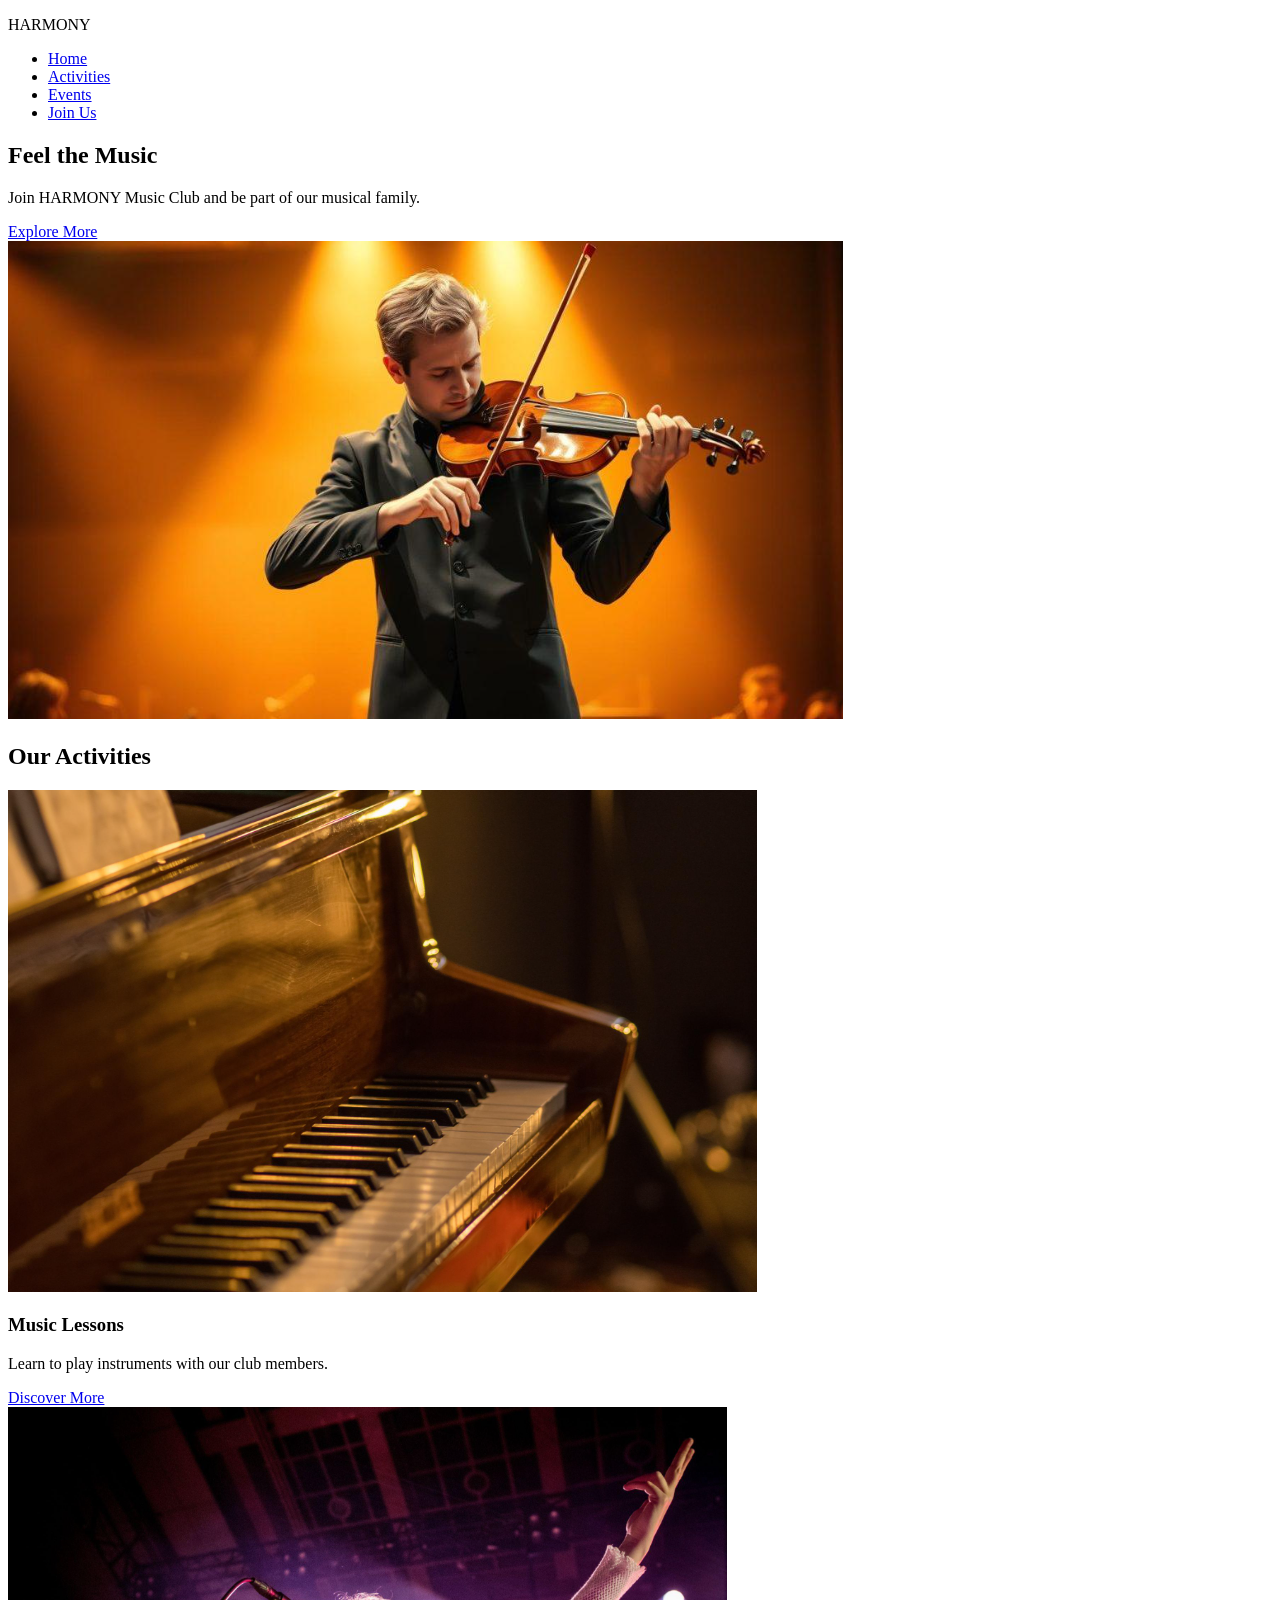
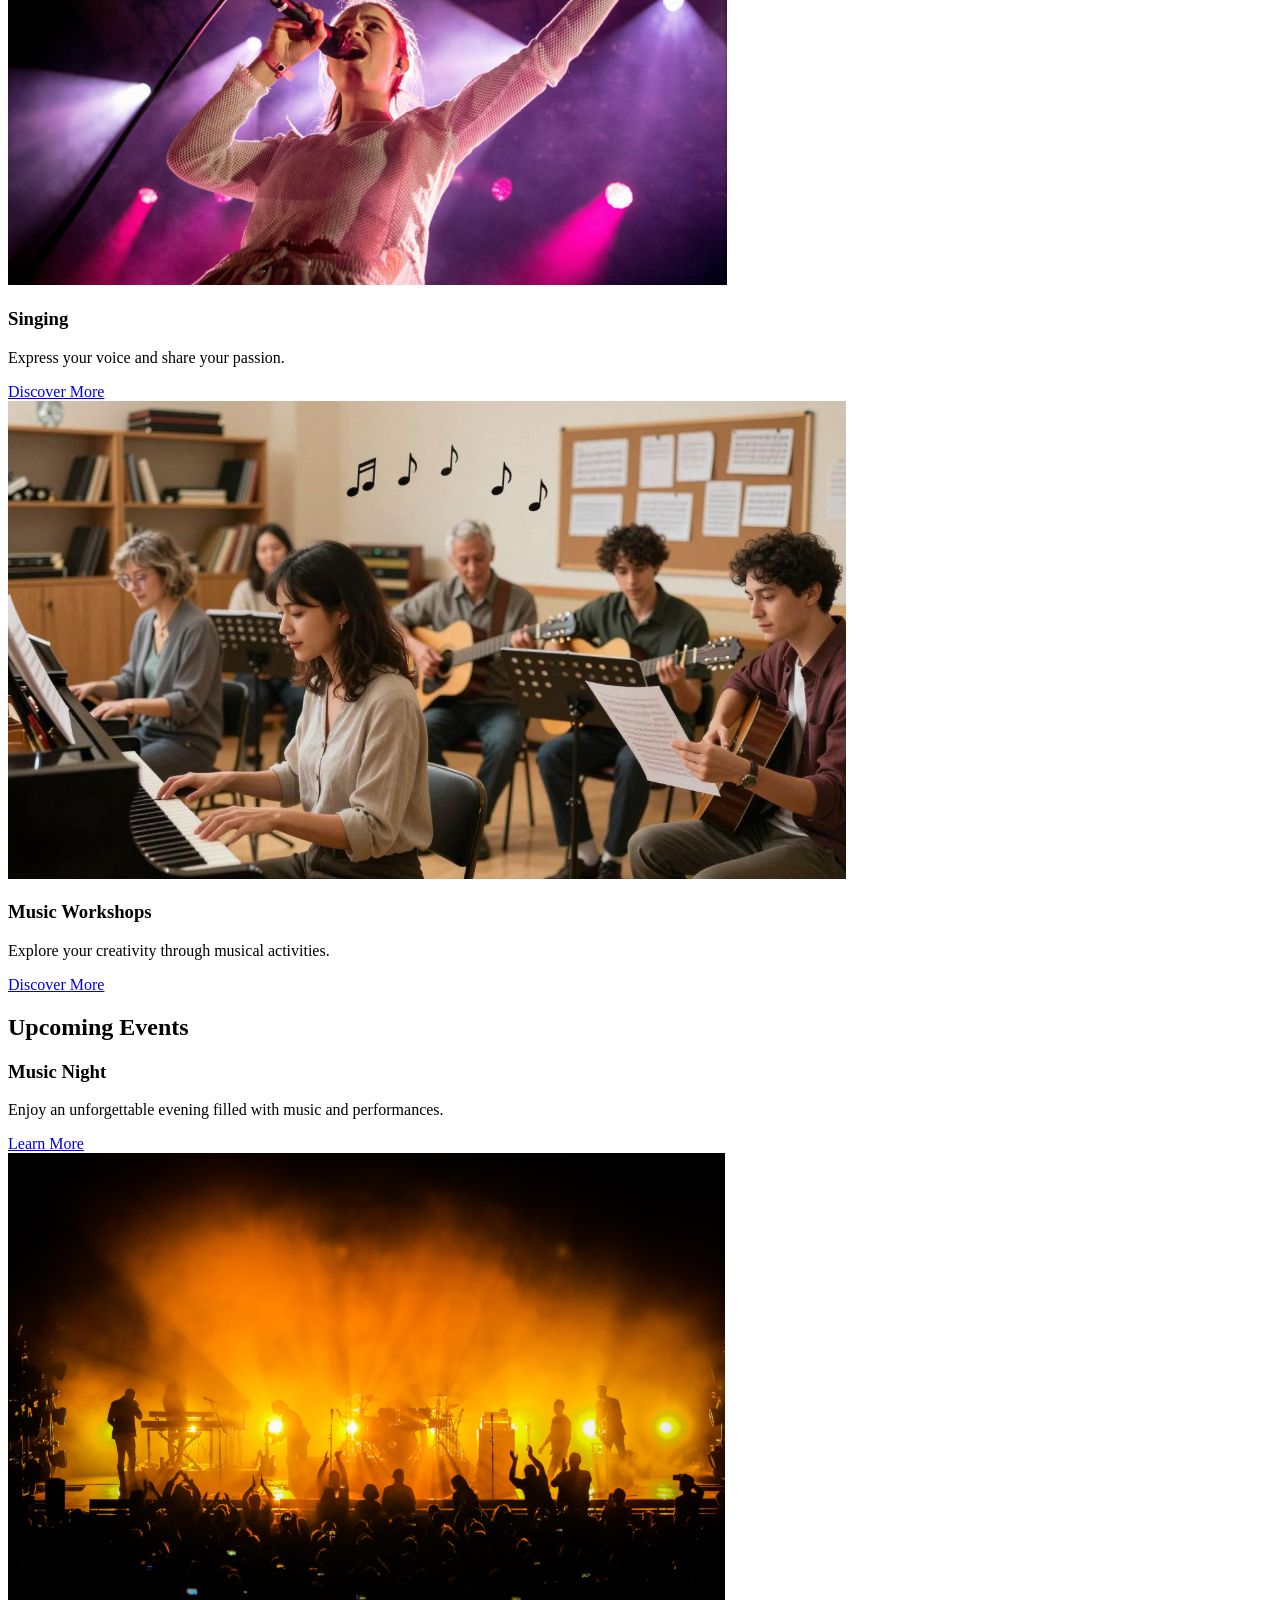
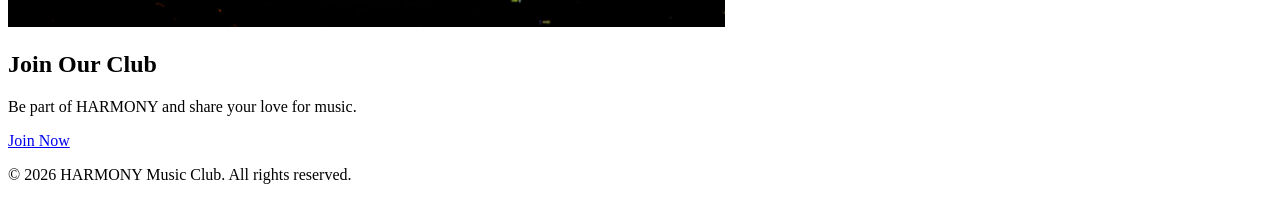
==== index.html @ a4b3fa5c "Add homepage" ====
<!DOCTYPE html>
<html lang="en">
<head>
    <meta charset="UTF-8">
    <meta name="viewport" content="width=device-width, initial-scale=1.0">
    <title>HARMONY - Music Club</title>
    <link rel="stylesheet" href="css/style.css">
</head>
<body>
    <header>
        <p>HARMONY</p>
        <nav>
            <ul>
                <li><a href="index.html">Home</a></li>
                <li><a href="activities.html">Activities</a></li>
                <li><a href="events.html">Events</a></li>
                <li><a href="join.html">Join Us</a></li>
            </ul>
        </nav>
    </header>
    <main>
        <section id="hero">
            <div class="hero-content">
                <h1>Feel the Music</h1>
                <p>
                    Join HARMONY Music Club and be part
                    of our musical family.
                </p>
                <a href="activities.html">Explore More</a>
            </div>
            <img src="images/hero.jpg" alt="Musician playing violin on stage">
        </section>
        <section id="home-activities">
            <h2>Our Activities</h2>
            <div class="activities-container">
                <article>
                    <img src="images/piano.jpg" alt="Piano">
                    <h3>Music Lessons</h3>
                    <p>
                        Learn to play instruments
                        with our club members.
                    </p>
                    <a href="activities.html">Discover More</a>
                </article>
                <article>
                    <img src="images/singing.jpg" alt="Singer performing">
                    <h3>Singing</h3>
                    <p>
                        Express your voice
                        and share your passion.
                    </p>
                    <a href="activities.html">Discover More</a>
                </article>
                <article>
                    <img src="images/workshop.jpg" alt="Music workshop">
                    <h3>Music Workshops</h3>
                    <p>
                        Explore your creativity
                        through musical activities.
                    </p>
                    <a href="activities.html">Discover More</a>
                </article>
            </div>
        </section>
        <section id="home-events">
            <div>
                <h2>Upcoming Events</h2>
                <h3>Music Night</h3>
                <p>
                    Enjoy an unforgettable evening
                    filled with music and performances.
                </p>
                <a href="events.html">Learn More</a>
            </div>
            <img src="images/concert.jpg" alt="Music concert">
        </section>
        <section id="home-join">
            <h2>Join Our Club</h2>
            <p>
                Be part of HARMONY and share
                your love for music.
            </p>
            <a href="join.html">Join Now</a>
        </section>
    </main>
    <footer>
        <p>&copy; 2026 HARMONY Music Club. All rights reserved.</p>
    </footer>
</body>
</html>
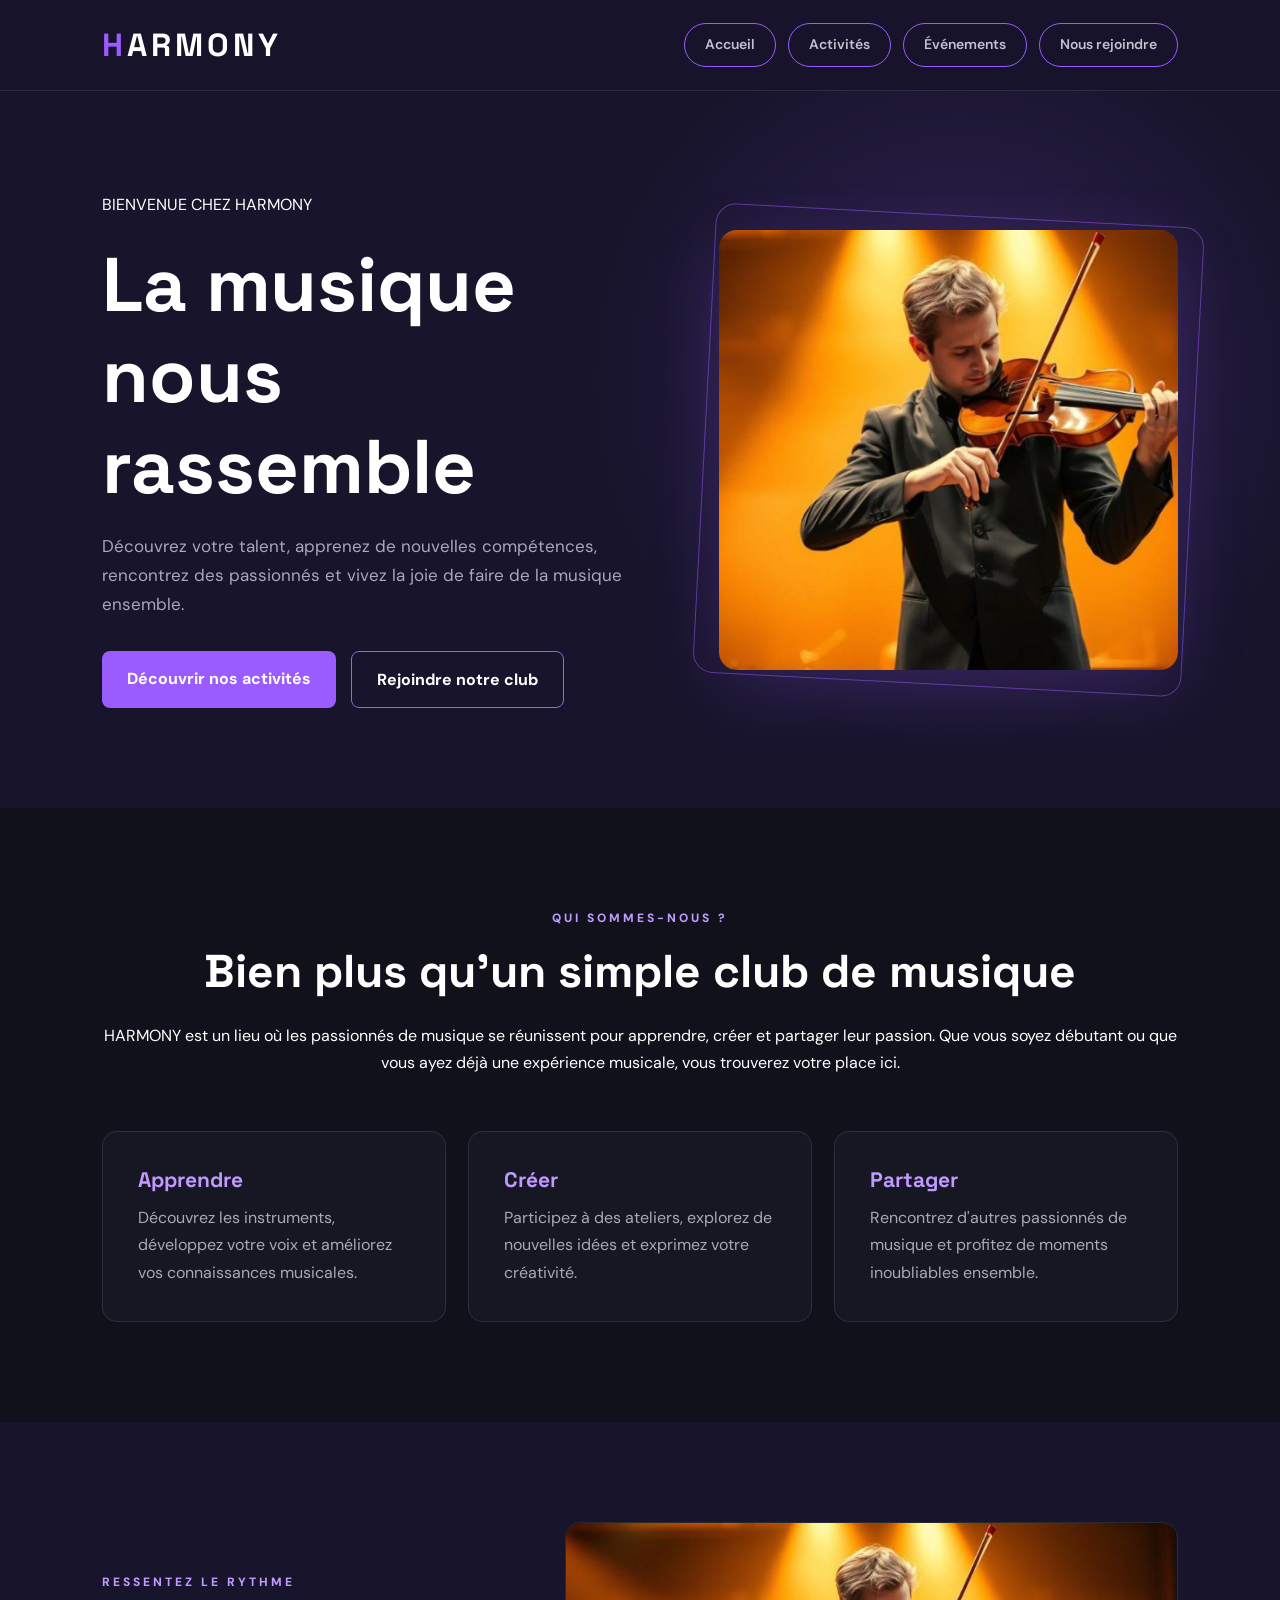
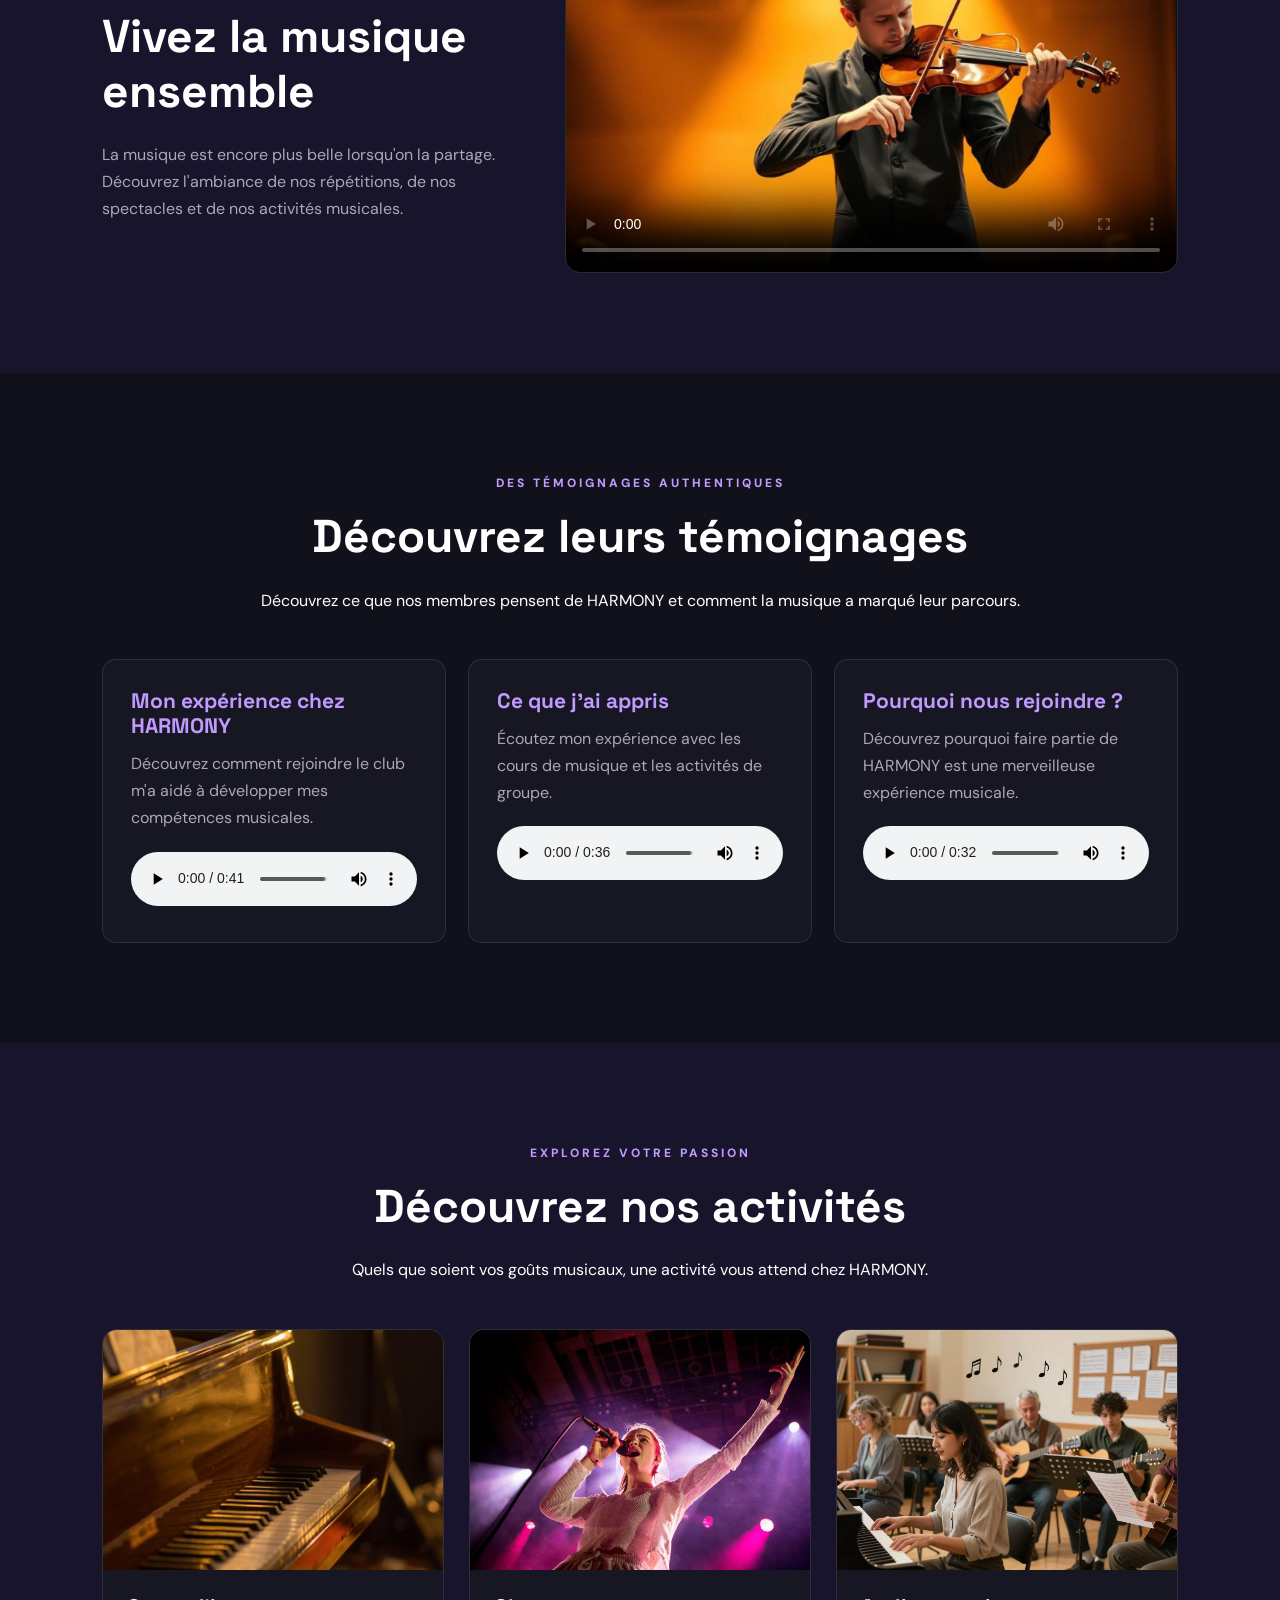
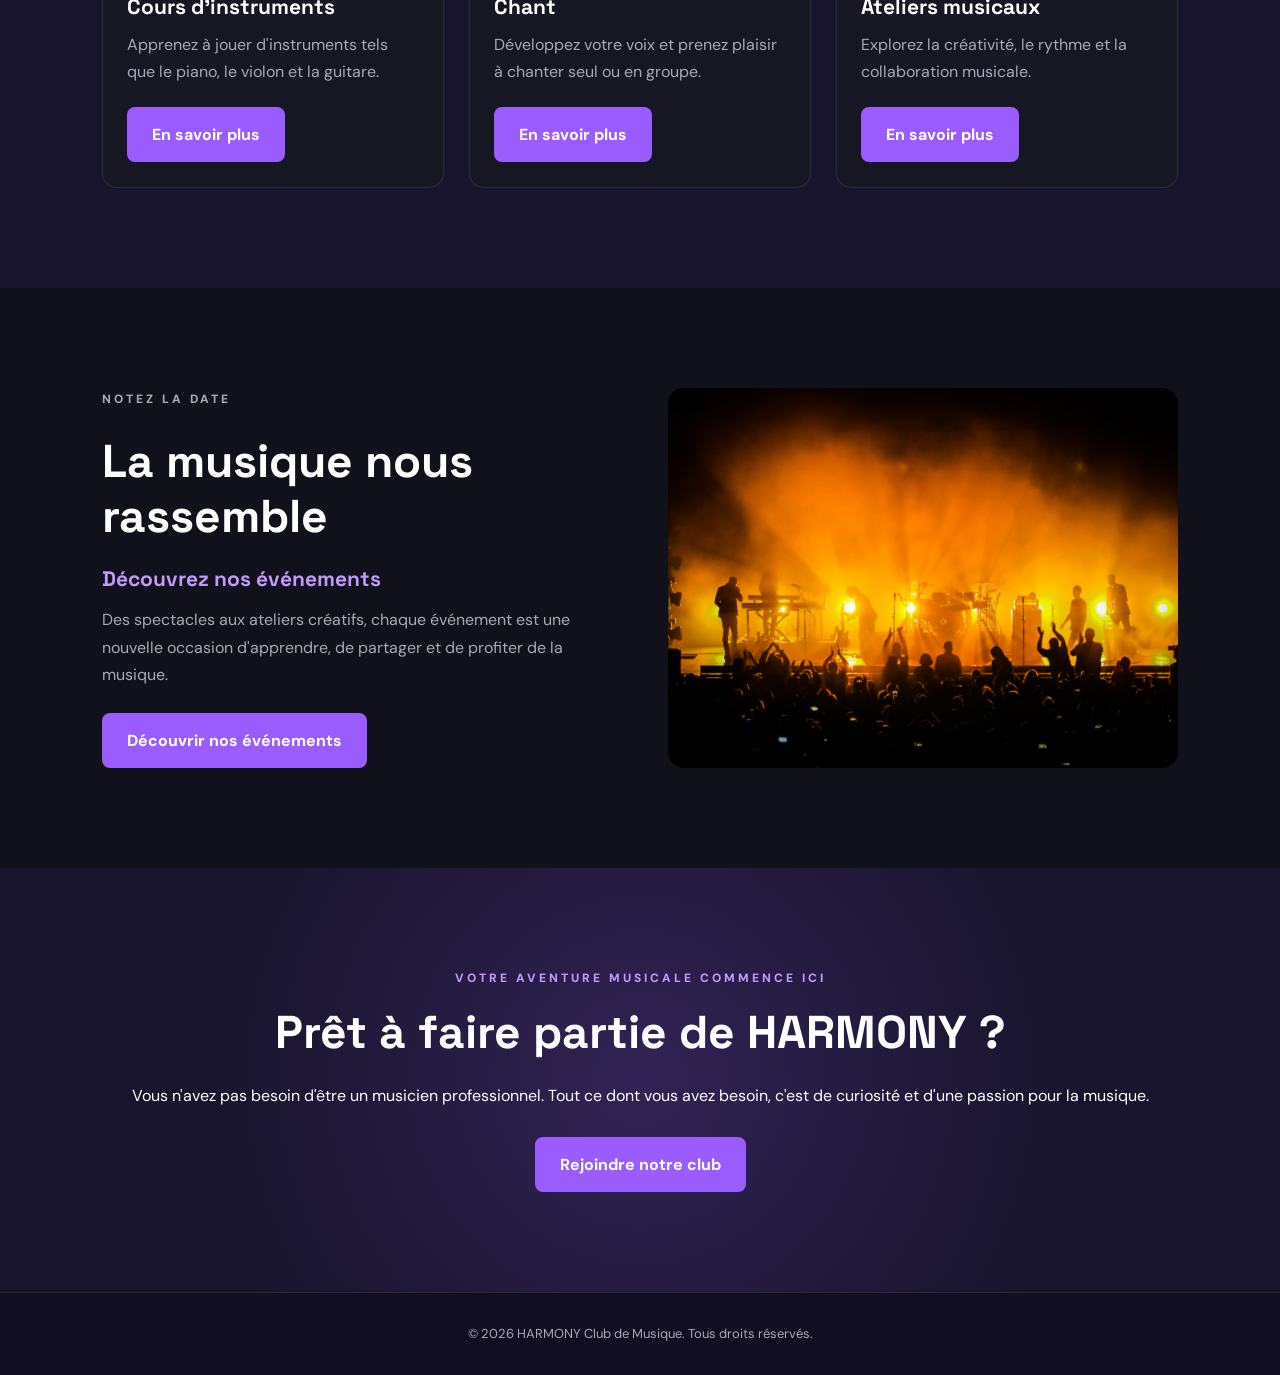
==== commit 99d8d3b8: "Add homepage" ====
--- a/index.html
+++ b/index.html
@@ -1,90 +1,201 @@
 <!DOCTYPE html>
-<html lang="en">
+<html lang="fr">
 <head>
     <meta charset="UTF-8">
     <meta name="viewport" content="width=device-width, initial-scale=1.0">
-    <title>HARMONY - Music Club</title>
+    <title>HARMONY - Club de Musique</title>
     <link rel="stylesheet" href="css/style.css">
 </head>
 <body>
     <header>
-        <p>HARMONY</p>
+        <a href="index.html" class="logo">HARMONY</a>
         <nav>
             <ul>
-                <li><a href="index.html">Home</a></li>
-                <li><a href="activities.html">Activities</a></li>
-                <li><a href="events.html">Events</a></li>
-                <li><a href="join.html">Join Us</a></li>
+                <li><a href="index.html">Accueil</a></li>
+                <li><a href="activities.html">Activités</a></li>
+                <li><a href="events.html">Événements</a></li>
+                <li><a href="join.html">Nous rejoindre</a></li>
             </ul>
         </nav>
     </header>
     <main>
         <section id="hero">
             <div class="hero-content">
-                <h1>Feel the Music</h1>
+                <p class="hero-label">BIENVENUE CHEZ HARMONY</p>
+                <h1>La musique nous rassemble</h1>
                 <p>
-                    Join HARMONY Music Club and be part
-                    of our musical family.
+                    Découvrez votre talent, apprenez de nouvelles compétences,
+                    rencontrez des passionnés et vivez
+                    la joie de faire de la musique ensemble.
                 </p>
-                <a href="activities.html">Explore More</a>
-            </div>
-            <img src="images/hero.jpg" alt="Musician playing violin on stage">
+                <div class="hero-buttons">
+                    <a href="activities.html">Découvrir nos activités</a>
+                    <a href="join.html">Rejoindre notre club</a>
+                </div>
+            </div>
+            <div class="hero-image">
+                <img src="images/hero.jpg"
+                     alt="Musicien jouant du violon sur scène">
+            </div>
+        </section>
+        <section id="about">
+            <p class="section-label">QUI SOMMES-NOUS ?</p>
+            <h2>Bien plus qu'un simple club de musique</h2>
+            <p>
+                HARMONY est un lieu où les passionnés de musique
+                se réunissent pour apprendre, créer et partager leur passion.
+                Que vous soyez débutant ou que vous ayez déjà
+                une expérience musicale, vous trouverez votre place ici.
+            </p>
+            <div class="about-cards">
+                <article>
+                    <h3>Apprendre</h3>
+                    <p>
+                        Découvrez les instruments, développez votre voix
+                        et améliorez vos connaissances musicales.
+                    </p>
+                </article>
+                <article>
+                    <h3>Créer</h3>
+                    <p>
+                        Participez à des ateliers, explorez de nouvelles idées
+                        et exprimez votre créativité.
+                    </p>
+                </article>
+                <article>
+                    <h3>Partager</h3>
+                    <p>
+                        Rencontrez d'autres passionnés de musique
+                        et profitez de moments inoubliables ensemble.
+                    </p>
+                </article>
+            </div>
+        </section>
+        <section id="music-video">
+            <div class="video-content">
+                <p class="section-label">RESSENTEZ LE RYTHME</p>
+                <h2>Vivez la musique ensemble</h2>
+                <p>
+                    La musique est encore plus belle lorsqu'on la partage.
+                    Découvrez l'ambiance de nos répétitions,
+                    de nos spectacles et de nos activités musicales.
+                </p>
+            </div>
+            <video controls poster="images/hero.jpg">
+                <source src="videos/harmony-performance.mp4"
+                        type="video/mp4">
+                Votre navigateur ne prend pas en charge la lecture vidéo.
+            </video>
+        </section>
+        <section id="audio-testimonials">
+            <p class="section-label">DES TÉMOIGNAGES AUTHENTIQUES</p>
+            <h2>Découvrez leurs témoignages</h2>
+            <p>
+                Découvrez ce que nos membres pensent de HARMONY
+                et comment la musique a marqué leur parcours.
+            </p>
+            <div class="audio-container">
+                <article>
+                    <h3>Mon expérience chez HARMONY</h3>
+                    <p>
+                        Découvrez comment rejoindre le club m'a aidé
+                        à développer mes compétences musicales.
+                    </p>
+                    <audio controls>
+                        <source src="audio/member1.mp3" type="audio/mpeg">
+                        Votre navigateur ne prend pas en charge la lecture audio.
+                    </audio>
+                </article>
+                <article>
+                    <h3>Ce que j'ai appris</h3>
+                    <p>
+                        Écoutez mon expérience avec les cours de musique
+                        et les activités de groupe.
+                    </p>
+                    <audio controls>
+                        <source src="audio/member2.mp3" type="audio/mpeg">
+                        Votre navigateur ne prend pas en charge la lecture audio.
+                    </audio>
+                </article>
+                <article>
+                    <h3>Pourquoi nous rejoindre ?</h3>
+                    <p>
+                        Découvrez pourquoi faire partie de HARMONY
+                        est une merveilleuse expérience musicale.
+                    </p>
+                    <audio controls>
+                        <source src="audio/member3.mp3" type="audio/mpeg">
+                        Votre navigateur ne prend pas en charge la lecture audio.
+                    </audio>
+                </article>
+            </div>
         </section>
         <section id="home-activities">
-            <h2>Our Activities</h2>
+            <p class="section-label">EXPLOREZ VOTRE PASSION</p>
+            <h2>Découvrez nos activités</h2>
+            <p>
+                Quels que soient vos goûts musicaux,
+                une activité vous attend chez HARMONY.
+            </p>
             <div class="activities-container">
                 <article>
-                    <img src="images/piano.jpg" alt="Piano">
-                    <h3>Music Lessons</h3>
-                    <p>
-                        Learn to play instruments
-                        with our club members.
-                    </p>
-                    <a href="activities.html">Discover More</a>
-                </article>
-                <article>
-                    <img src="images/singing.jpg" alt="Singer performing">
-                    <h3>Singing</h3>
-                    <p>
-                        Express your voice
-                        and share your passion.
-                    </p>
-                    <a href="activities.html">Discover More</a>
-                </article>
-                <article>
-                    <img src="images/workshop.jpg" alt="Music workshop">
-                    <h3>Music Workshops</h3>
-                    <p>
-                        Explore your creativity
-                        through musical activities.
-                    </p>
-                    <a href="activities.html">Discover More</a>
+                    <img src="images/piano.jpg" alt="Cours de piano">
+                    <h3>Cours d'instruments</h3>
+                    <p>
+                        Apprenez à jouer d'instruments tels que le piano,
+                        le violon et la guitare.
+                    </p>
+                    <a href="activities.html">En savoir plus</a>
+                </article>
+                <article>
+                    <img src="images/singing.jpg" alt="Chanteur en pleine prestation">
+                    <h3>Chant</h3>
+                    <p>
+                        Développez votre voix et prenez plaisir à chanter
+                        seul ou en groupe.
+                    </p>
+                    <a href="activities.html">En savoir plus</a>
+                </article>
+                <article>
+                    <img src="images/workshop.jpg" alt="Atelier de musique">
+                    <h3>Ateliers musicaux</h3>
+                    <p>
+                        Explorez la créativité, le rythme
+                        et la collaboration musicale.
+                    </p>
+                    <a href="activities.html">En savoir plus</a>
                 </article>
             </div>
         </section>
         <section id="home-events">
             <div>
-                <h2>Upcoming Events</h2>
-                <h3>Music Night</h3>
+                <p class="section-label">NOTEZ LA DATE</p>
+                <h2>La musique nous rassemble</h2>
+                <h3>Découvrez nos événements</h3>
                 <p>
-                    Enjoy an unforgettable evening
-                    filled with music and performances.
+                    Des spectacles aux ateliers créatifs,
+                    chaque événement est une nouvelle occasion d'apprendre,
+                    de partager et de profiter de la musique.
                 </p>
-                <a href="events.html">Learn More</a>
-            </div>
-            <img src="images/concert.jpg" alt="Music concert">
+                <a href="events.html">Découvrir nos événements</a>
+            </div>
+            <img src="images/concert.jpg"
+                 alt="Musiciens en concert">
+
         </section>
         <section id="home-join">
-            <h2>Join Our Club</h2>
-            <p>
-                Be part of HARMONY and share
-                your love for music.
-            </p>
-            <a href="join.html">Join Now</a>
+            <p class="section-label">VOTRE AVENTURE MUSICALE COMMENCE ICI</p>
+            <h2>Prêt à faire partie de HARMONY ?</h2>
+            <p>
+                Vous n'avez pas besoin d'être un musicien professionnel.
+                Tout ce dont vous avez besoin, c'est de curiosité
+                et d'une passion pour la musique.
+            </p>
+            <a href="join.html">Rejoindre notre club</a>
         </section>
     </main>
     <footer>
-        <p>&copy; 2026 HARMONY Music Club. All rights reserved.</p>
+        <p>&copy; 2026 HARMONY Club de Musique. Tous droits réservés.</p>
     </footer>
 </body>
 </html>
--- a/css/style.css
+++ b/css/style.css
@@ -0,0 +1,607 @@
+@import url('https://fonts.googleapis.com/css2?family=DM+Sans:wght@400;500;600;700;800&family=Space+Grotesk:wght@400;500;600;700&display=swap');
+:root {
+    --black: #17142B;
+    --dark: #11111b;
+    --card: #171724;
+    --purple: #9b5cff;
+    --purple-light: #c19aff;
+    --white: #ffffff;
+    --gray: #aaa8b8;
+    --border: rgba(255, 255, 255, 0.1);
+}
+* {
+    margin: 0;
+    padding: 0;
+    box-sizing: border-box;
+}
+html {
+    scroll-behavior: smooth;
+}
+body {
+    background: var(--black);
+    color: var(--white);
+    font-family: 'DM Sans', sans-serif;
+    line-height: 1.7;
+}
+a {
+    color: inherit;
+    text-decoration: none;
+}
+img {
+    display: block;
+    max-width: 100%;
+    object-fit: cover;
+}
+button,
+input,
+select,
+textarea {
+    font: inherit;
+}
+header {
+    width: 100%;
+    min-height: 85px;
+    padding: 18px 8%;
+    display: flex;
+    align-items: center;
+    justify-content: space-between;
+    background: rgba(23, 20, 43, 0.92);
+    border-bottom: 1px solid var(--border);
+    position: sticky;
+    top: 0;
+    z-index: 100;
+    backdrop-filter: blur(15px);
+}
+.logo {
+    display: inline-block;
+    font-family: 'Space Grotesk', sans-serif;
+    font-size: 32px;
+    font-weight: 800;
+    letter-spacing: 4px;
+    color: var(--white);
+    transition: 0.3s;
+}
+.logo::first-letter {
+    color: var(--purple);
+}
+.logo:hover {
+    color: var(--purple-light);
+    transform: scale(1.05);
+}
+nav ul {
+    display: flex;
+    align-items: center;
+    gap: 12px;
+    list-style: none;
+}
+nav a {
+    display: inline-block;
+    color: #c4c1d0;
+    font-size: 14px;
+    font-weight: 600;
+    padding: 9px 20px;
+    border: 1px solid var(--purple);
+    border-radius: 30px;
+    transition: 0.3s;
+}
+nav a:hover {
+    background: var(--purple);
+    color: var(--white);
+    transform: translateY(-3px);
+}
+section {
+    padding: 100px 8%;
+}
+.section-label {
+    color: var(--purple-light);
+    font-size: 12px;
+    font-weight: 800;
+    letter-spacing: 3px;
+    text-transform: uppercase;
+    margin-bottom: 16px;
+}
+h1,
+h2,
+h3 {
+    font-family: 'Space Grotesk', sans-serif;
+    line-height: 1.2;
+}
+h1 {
+    font-size: clamp(42px, 6vw, 76px);
+    font-weight: 700;
+}
+h2 {
+    font-size: clamp(30px, 4vw, 46px);
+    margin-bottom: 22px;
+}
+h3 {
+    font-size: 21px;
+    margin-bottom: 12px;
+}
+.hero-buttons a,
+#home-events a,
+#home-join a,
+#join a,
+.events-container article a,
+.activities-container article a {
+    display: inline-block;
+    padding: 14px 25px;
+    background: var(--purple);
+    color: var(--white);
+    border-radius: 8px;
+    font-weight: 700;
+    transition: 0.3s;
+}
+.hero-buttons a:hover,
+#home-events a:hover,
+#home-join a:hover,
+#join a:hover,
+.events-container article a:hover,
+.activities-container article a:hover {
+    background: var(--purple-light);
+    color: var(--black);
+    transform: translateY(-4px);
+}
+#hero {
+    min-height: 680px;
+    display: grid;
+    grid-template-columns: 1.1fr 0.9fr;
+    align-items: center;
+    gap: 55px;
+    background:
+        radial-gradient(circle at 75% 40%, rgba(155, 92, 255, 0.2), transparent 35%),
+        var(--black);
+}
+.hero-content {
+    max-width: 650px;
+}
+.hero-content h1 {
+    margin: 20px 0;
+}
+.hero-content h1 span {
+    color: var(--purple);
+}
+.hero-content > p:not(.hero-label) {
+    color: var(--gray);
+    max-width: 520px;
+    font-size: 17px;
+    margin-bottom: 32px;
+}
+.hero-buttons {
+    display: flex;
+    flex-wrap: wrap;
+    gap: 15px;
+}
+.hero-buttons a:last-child {
+    background: transparent;
+    border: 1px solid var(--purple);
+}
+.hero-buttons a:last-child:hover {
+    background: var(--purple);
+    color: var(--white);
+}
+.hero-image {
+    position: relative;
+}
+.hero-image::before {
+    content: "";
+    position: absolute;
+    inset: -15px;
+    border: 1px solid rgba(155, 92, 255, 0.5);
+    border-radius: 20px;
+    transform: rotate(3deg);
+}
+.hero-image img {
+    width: 100%;
+    height: 440px;
+    border-radius: 18px;
+    position: relative;
+    box-shadow: 0 20px 70px rgba(155, 92, 255, 0.2);
+}
+#about {
+    text-align: center;
+    background: var(--dark);
+}
+#about > p:not(.section-label) {
+    margin: 0 auto;
+}
+.about-cards {
+    display: grid;
+    grid-template-columns: repeat(3, 1fr);
+    gap: 22px;
+    margin-top: 55px;
+    text-align: left;
+}
+.about-cards article {
+    background: var(--card);
+    border: 1px solid var(--border);
+    padding: 35px;
+    border-radius: 15px;
+    transition: 0.3s;
+}
+.about-cards article:hover {
+    transform: translateY(-9px);
+    border-color: var(--purple);
+    box-shadow: 0 15px 40px rgba(155, 92, 255, 0.12);
+}
+.about-cards h3 {
+    color: var(--purple-light);
+}
+.about-cards p {
+    color: var(--gray);
+}
+#music-video {
+    display: grid;
+    grid-template-columns: 0.8fr 1.2fr;
+    gap: 55px;
+    align-items: center;
+}
+.video-content p:not(.section-label) {
+    color: var(--gray);
+}
+#music-video video {
+    width: 100%;
+    max-height: 420px;
+    border-radius: 16px;
+    background: var(--dark);
+    border: 1px solid var(--border);
+}
+#audio-testimonials {
+    background: var(--dark);
+    text-align: center;
+}
+#audio-testimonials > p:not(.section-label) {
+    margin: 0 auto;
+}
+.audio-container {
+    display: grid;
+    grid-template-columns: repeat(3, 1fr);
+    gap: 22px;
+    margin-top: 45px;
+    text-align: left;
+}
+.audio-container article {
+    padding: 28px;
+    background: var(--card);
+    border: 1px solid var(--border);
+    border-radius: 14px;
+}
+.audio-container h3 {
+    color: var(--purple-light);
+}
+.audio-container p {
+    color: var(--gray);
+    margin-bottom: 20px;
+}
+.audio-container audio {
+    width: 100%;
+}
+#home-activities,
+#lessons,
+#singing,
+#workshops {
+    text-align: center;
+}
+#home-activities > p:not(.section-label),
+#lessons > p:not(.section-label),
+#singing > p:not(.section-label),
+#workshops > p:not(.section-label) {
+    margin: 0 auto;
+}
+.activities-container {
+    display: grid;
+    grid-template-columns: repeat(3, 1fr);
+    gap: 25px;
+    margin-top: 45px;
+    text-align: left;
+}
+#lessons .activities-container,
+#singing .activities-container,
+#workshops .activities-container {
+    grid-template-columns: repeat(2, 1fr);
+}
+.activities-container article {
+    overflow: hidden;
+    background: var(--card);
+    border: 1px solid var(--border);
+    border-radius: 15px;
+    transition: 0.35s;
+}
+.activities-container article:hover {
+    transform: translateY(-8px);
+    border-color: var(--purple);
+    box-shadow: 0 15px 35px rgba(155, 92, 255, 0.13);
+}
+.activities-container img {
+    width: 100%;
+    height: 240px;
+    transition: 0.5s;
+}
+.activities-container article:hover img {
+    transform: scale(1.04);
+}
+.activities-container h3,
+.activities-container article p,
+.activities-container article a {
+    margin-left: 24px;
+    margin-right: 24px;
+}
+.activities-container h3 {
+    margin-top: 24px;
+}
+.activities-container article p {
+    color: var(--gray);
+    margin-bottom: 22px;
+}
+.activities-container article a {
+    margin-bottom: 25px;
+}
+#home-events {
+    background: var(--dark);
+    display: grid;
+    grid-template-columns: 1fr 1fr;
+    align-items: center;
+    gap: 55px;
+}
+#home-events p {
+    color: var(--gray);
+    margin-bottom: 25px;
+}
+#home-events img {
+    width: 100%;
+    height: 380px;
+    border-radius: 16px;
+}
+#home-events h3 {
+    color: var(--purple-light);
+    margin-bottom: 15px;
+}
+#upcoming-events {
+    text-align: center;
+}
+.events-container {
+    display: grid;
+    grid-template-columns: repeat(3, 1fr);
+    gap: 25px;
+    margin-top: 45px;
+    text-align: left;
+}
+.events-container article {
+    background: var(--card);
+    border: 1px solid var(--border);
+    border-radius: 15px;
+    overflow: hidden;
+    padding-bottom: 28px;
+    transition: 0.3s;
+}
+.events-container article:hover {
+    transform: translateY(-8px);
+    border-color: var(--purple);
+}
+.events-container img {
+    width: 100%;
+    height: 220px;
+}
+.events-container h3,
+.events-container article p {
+    margin-left: 23px;
+    margin-right: 23px;
+}
+.events-container h3 {
+    margin-top: 23px;
+}
+.events-container article p {
+    color: var(--gray);
+    margin-bottom: 10px;
+}
+.events-container article a {
+    margin: 15px 23px 0;
+}
+#past-events {
+    background: var(--dark);
+    text-align: center;
+}
+#past-events > p:not(.section-label) {
+    margin: 0 auto 35px;
+}
+#past-events img {
+    width: 100%;
+    max-height: 450px;
+    border-radius: 16px;
+}
+#home-join,
+#join {
+    text-align: center;
+    background:
+        radial-gradient(circle at center, rgba(155, 92, 255, 0.2), transparent 65%),
+        var(--black);
+}
+#home-join > p:not(.section-label),
+#join > p:not(.section-label) {
+    margin: 0 auto 28px;
+}
+#intro {
+    text-align: center;
+    padding-top: 110px;
+    padding-bottom: 110px;
+    background:
+        radial-gradient(circle at 50% 0%, rgba(155, 92, 255, 0.2), transparent 60%),
+        var(--dark);
+}
+#intro p:not(.section-label) {
+    margin: 22px auto 0;
+}
+#intro img {
+    width: 100%;
+    max-height: 350px;
+    margin-top: 40px;
+    border: 2px solid rgba(155, 92, 255, 0.7);
+    border-radius: 18px;
+    box-shadow: 0 0 15px rgba(155, 92, 255, 0.15);
+}
+#join-form-section {
+    max-width: 950px;
+    margin: auto;
+}
+#join-form-section > p:not(.section-label) {
+    margin-bottom: 35px;
+}
+#join-form {
+    background: var(--card);
+    border: 1px solid var(--border);
+    border-radius: 18px;
+    padding: 40px;
+}
+#join-form h3 {
+    color: var(--purple-light);
+    margin: 35px 0 22px;
+}
+#join-form > div {
+    margin-bottom: 22px;
+}
+#join-form label {
+    display: block;
+    color: #e7e4f0;
+    font-weight: 600;
+    margin-bottom: 9px;
+}
+#join-form input:not([type="checkbox"]),
+#join-form select,
+#join-form textarea {
+    width: 100%;
+    padding: 14px;
+    border-radius: 8px;
+    border: 1px solid var(--border);
+    background: var(--dark);
+    color: var(--white);
+    outline: none;
+}
+#join-form input:focus,
+#join-form select:focus,
+#join-form textarea:focus {
+    border-color: var(--purple);
+    box-shadow: 0 0 0 3px rgba(155, 92, 255, 0.12);
+}
+#join-form textarea {
+    resize: vertical;
+}
+#join-form .choice-group {
+    display: grid;
+    grid-template-columns: repeat(2, 1fr);
+    gap: 15px;
+}
+#join-form .choice-group label,
+#join-form .agreement label {
+    display: flex;
+    align-items: center;
+    gap: 10px;
+    font-weight: 400;
+}
+#join-form input[type="checkbox"] {
+    accent-color: var(--purple);
+    width: 17px;
+    height: 17px;
+}
+#join-form button {
+    width: 100%;
+    padding: 16px;
+    border: none;
+    border-radius: 8px;
+    background: var(--purple);
+    color: var(--white);
+    font-weight: 800;
+    cursor: pointer;
+    transition: 0.3s;
+}
+#join-form button:hover {
+    background: var(--purple-light);
+    color: var(--black);
+}
+#form-message {
+    margin-top: 18px;
+    color: var(--purple-light);
+}
+footer {
+    padding: 30px 8%;
+    background: #100e20;
+    border-top: 1px solid var(--border);
+    text-align: center;
+    color: var(--gray);
+    font-size: 13px;
+}
+@keyframes fadeUp {
+    from {
+        opacity: 0;
+        transform: translateY(25px);
+    }
+
+    to {
+        opacity: 1;
+        transform: translateY(0);
+    }
+}
+.hero-content,
+.hero-image {
+    animation: fadeUp 0.9s ease both;
+}
+.hero-image {
+    animation-delay: 0.2s;
+}
+@media (max-width: 900px) {
+    #hero,
+    #music-video,
+    #home-events {
+        grid-template-columns: 1fr;
+    }
+    .hero-image img {
+        height: 350px;
+    }
+    .about-cards,
+    .audio-container,
+    .events-container {
+        grid-template-columns: repeat(2, 1fr);
+    }
+    .activities-container {
+        grid-template-columns: repeat(2, 1fr);
+    }
+}
+@media (max-width: 600px) {
+    header {
+        padding: 18px 5%;
+        flex-direction: column;
+        gap: 15px;
+    }
+    nav ul {
+        gap: 10px;
+        flex-wrap: wrap;
+        justify-content: center;
+    }
+    nav a {
+        font-size: 12px;
+        padding: 7px 14px;
+    }
+    section {
+        padding: 65px 6%;
+    }
+    .about-cards,
+    .audio-container,
+    .activities-container,
+    .events-container,
+    #lessons .activities-container,
+    #singing .activities-container,
+    #workshops .activities-container {
+        grid-template-columns: 1fr;
+    }
+    #join-form {
+        padding: 22px;
+    }
+    #join-form .choice-group {
+        grid-template-columns: 1fr;
+    }
+    .hero-buttons {
+        flex-direction: column;
+    }
+    .hero-buttons a {
+        text-align: center;
+    }
+}
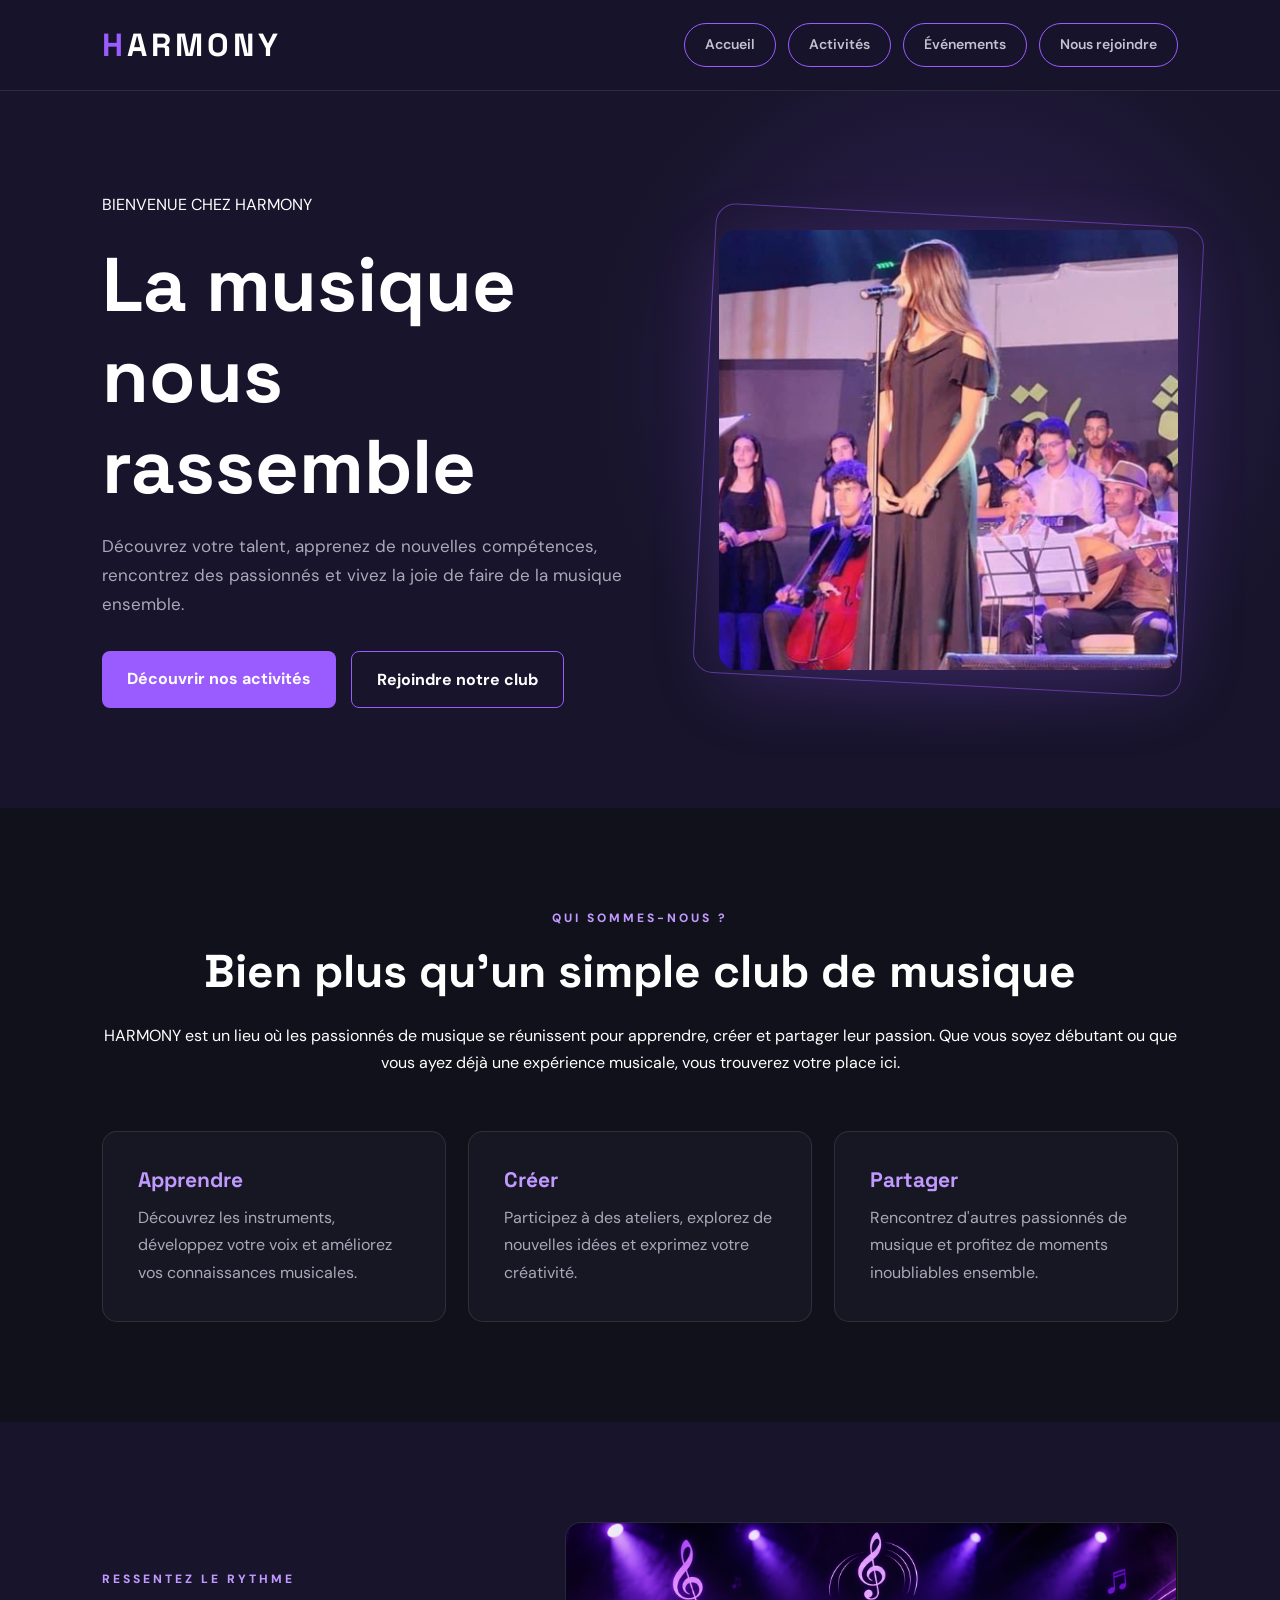
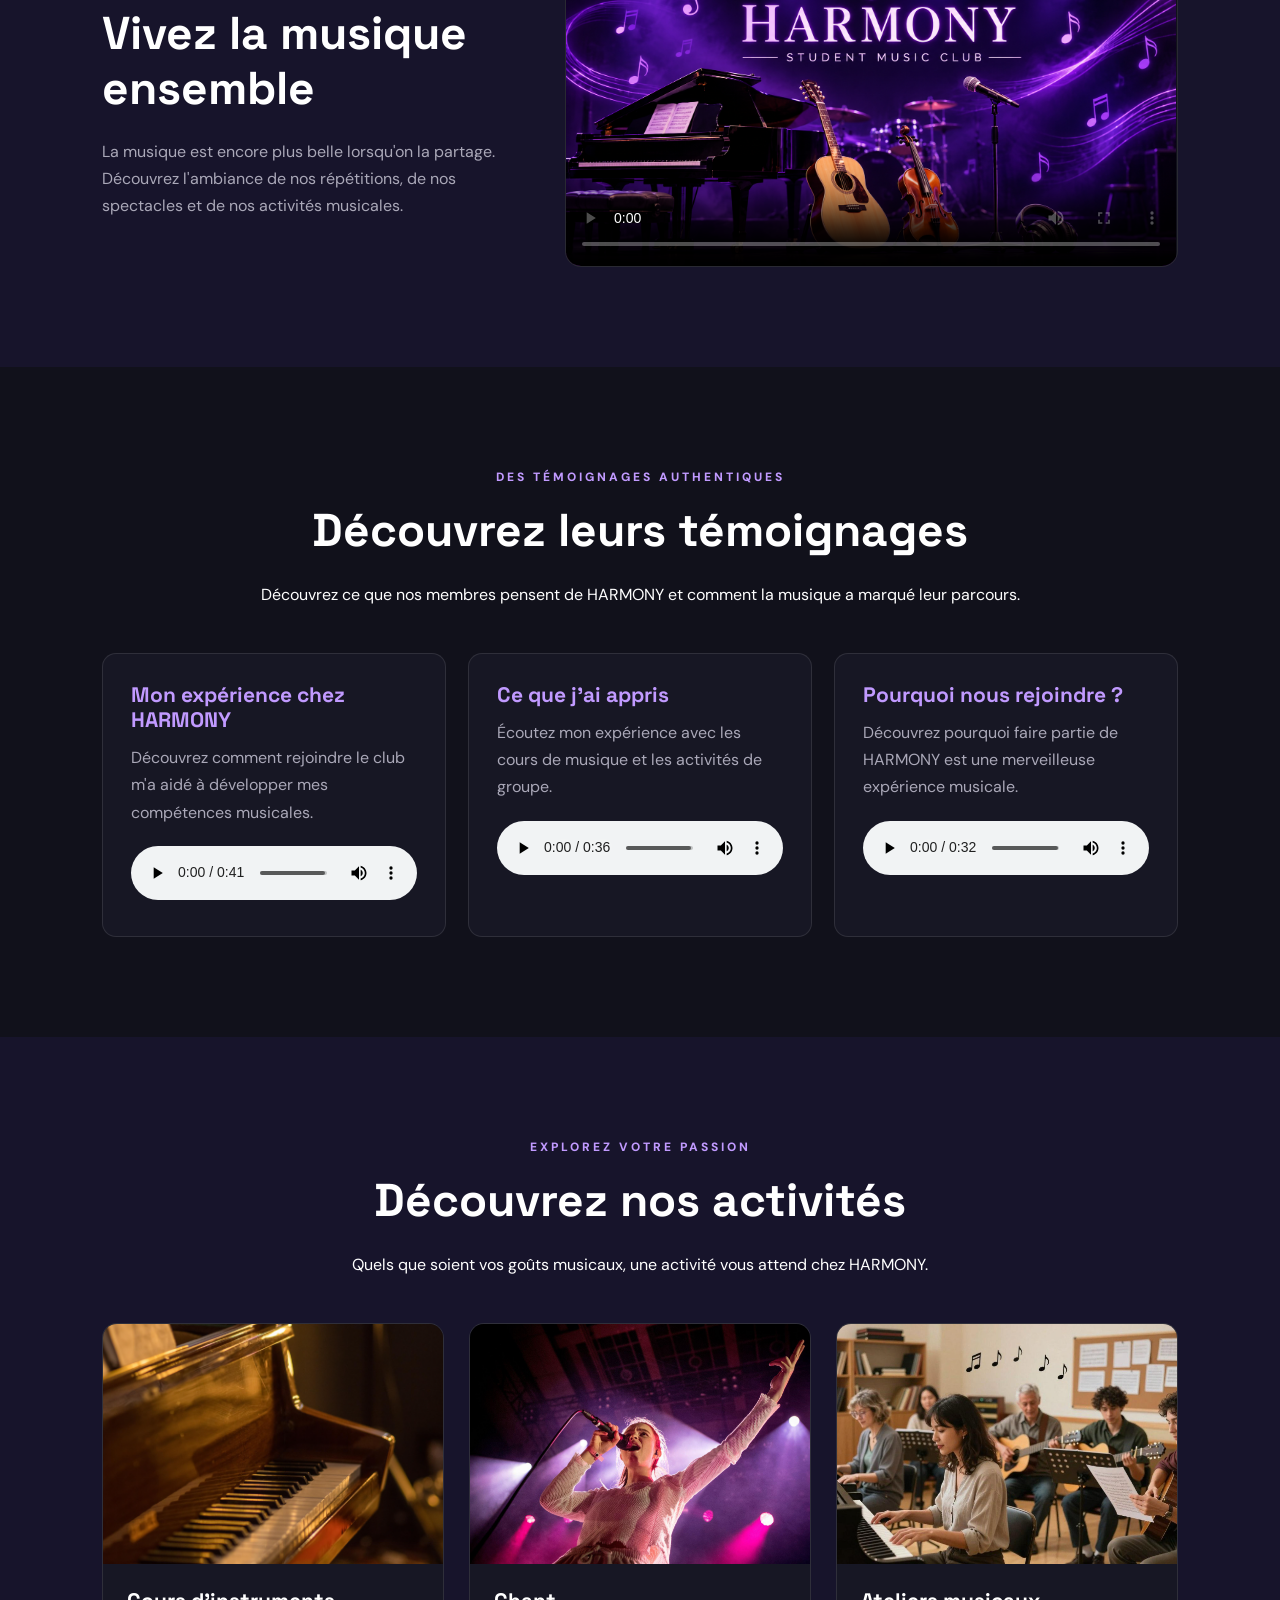
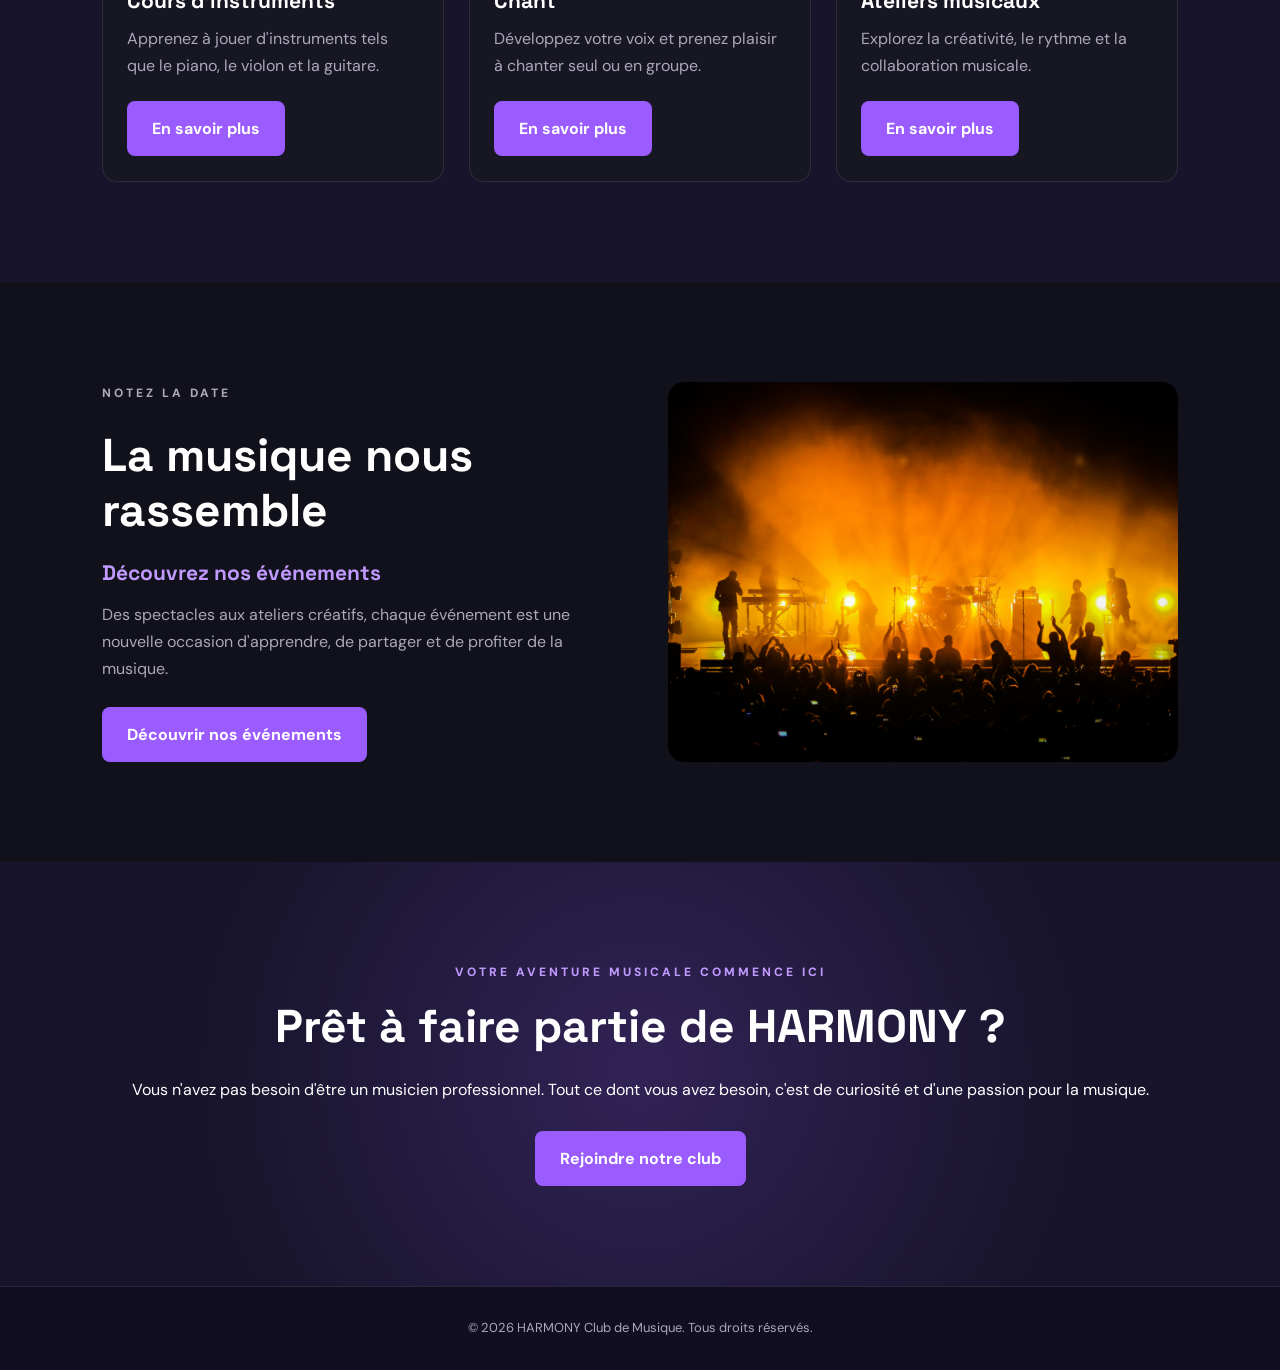
==== commit 3a03710a: "Update HARMONY website" ====
--- a/index.html
+++ b/index.html
@@ -35,7 +35,7 @@
             </div>
             <div class="hero-image">
                 <img src="images/hero.jpg"
-                     alt="Musicien jouant du violon sur scène">
+                     alt="Une chanteuse interprétant une chanson sur scène">
             </div>
         </section>
         <section id="about">
@@ -81,7 +81,7 @@
                     de nos spectacles et de nos activités musicales.
                 </p>
             </div>
-            <video controls poster="images/hero.jpg">
+            <video controls poster="images/harmony-music.jpg">
                 <source src="videos/harmony-performance.mp4"
                         type="video/mp4">
                 Votre navigateur ne prend pas en charge la lecture vidéo.
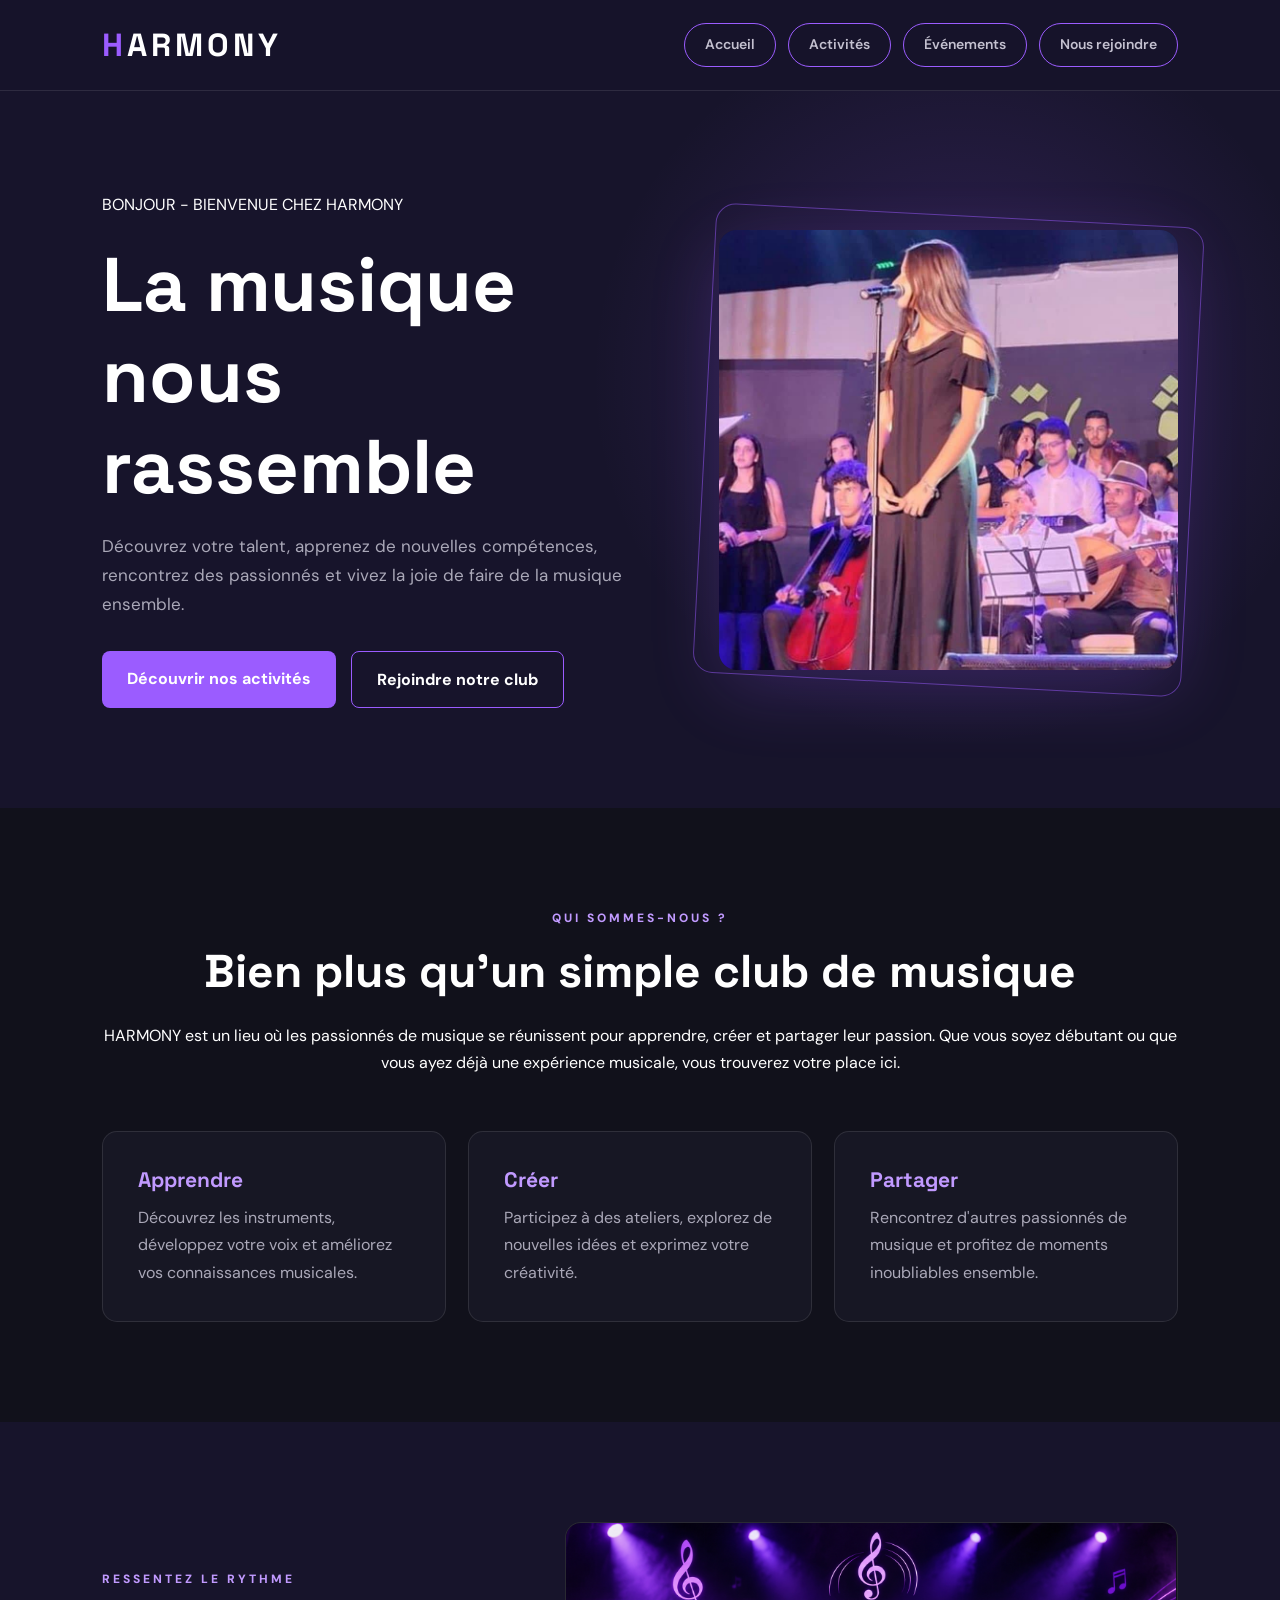
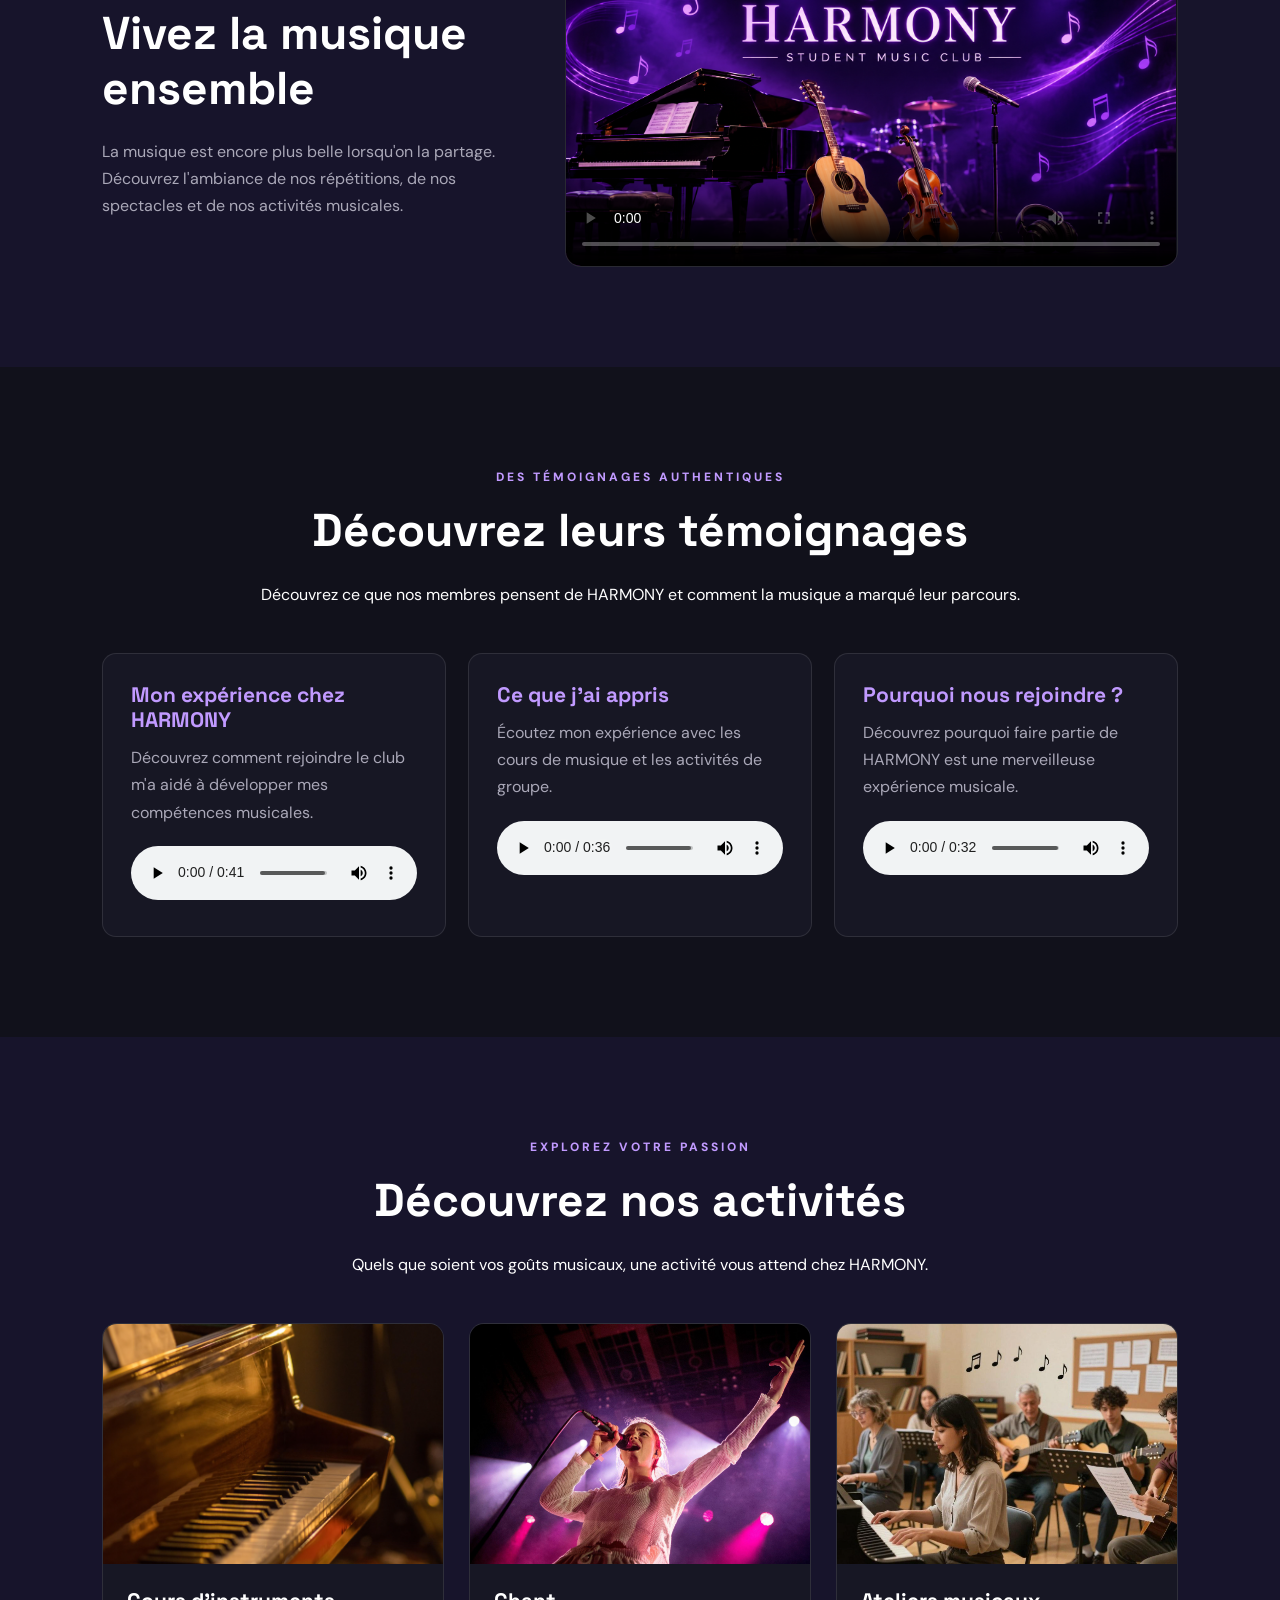
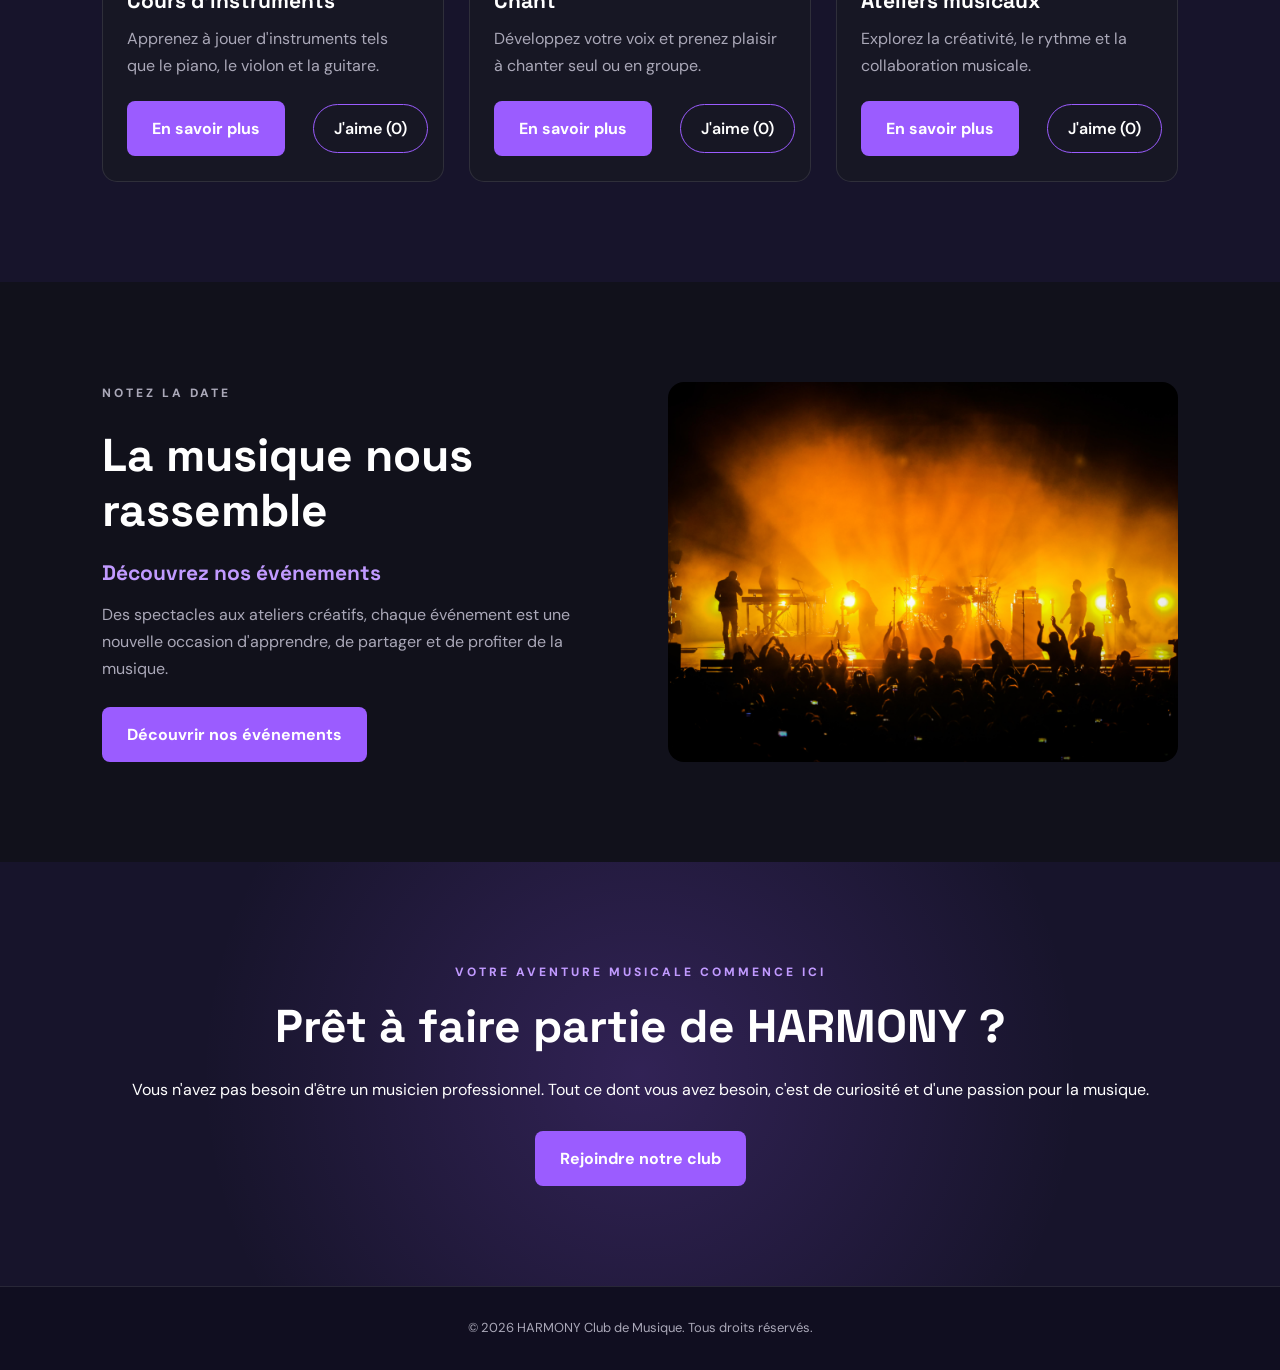
==== commit c80484d5: "Premiere version de HARMONY" ====
--- a/index.html
+++ b/index.html
@@ -146,6 +146,7 @@
                         le violon et la guitare.
                     </p>
                     <a href="activities.html">En savoir plus</a>
+                    <button class="btn-jaime" type="button">J'aime (0)</button>
                 </article>
                 <article>
                     <img src="images/singing.jpg" alt="Chanteur en pleine prestation">
@@ -155,6 +156,7 @@
                         seul ou en groupe.
                     </p>
                     <a href="activities.html">En savoir plus</a>
+                    <button class="btn-jaime" type="button">J'aime (0)</button>
                 </article>
                 <article>
                     <img src="images/workshop.jpg" alt="Atelier de musique">
@@ -164,6 +166,7 @@
                         et la collaboration musicale.
                     </p>
                     <a href="activities.html">En savoir plus</a>
+                    <button class="btn-jaime" type="button">J'aime (0)</button>
                 </article>
             </div>
         </section>
@@ -197,5 +200,6 @@
     <footer>
         <p>&copy; 2026 HARMONY Club de Musique. Tous droits réservés.</p>
     </footer>
+    <script src="js/script.js" defer></script>
 </body>
 </html>
--- a/css/style.css
+++ b/css/style.css
@@ -605,3 +605,45 @@
         text-align: center;
     }
 }
+.filtres {
+    margin: 20px 0;
+    display: flex;
+    gap: 10px;
+    justify-content: center;
+    flex-wrap: wrap;
+}
+
+#countdown {
+    color: var(--purple-light);
+    font-weight: 700;
+    margin-top: 10px;
+}
+
+.filtre-btn,
+.btn-jaime {
+    padding: 10px 20px;
+    border: 1px solid var(--purple);
+    background: transparent;
+    color: white;
+    border-radius: 30px;
+    cursor: pointer;
+    font-weight: 600;
+}
+
+.filtre-btn.actif,
+.btn-jaime.actif {
+    background: var(--purple);
+    color: white;
+}
+#join-form input.invalide,
+#join-form select.invalide,
+#join-form textarea.invalide {
+    border: 2px solid #ff6b6b;
+    background: rgba(255, 107, 107, 0.08);
+}
+
+#join-form input.valide,
+#join-form select.valide,
+#join-form textarea.valide {
+    border: 2px solid #4ecb71;
+}
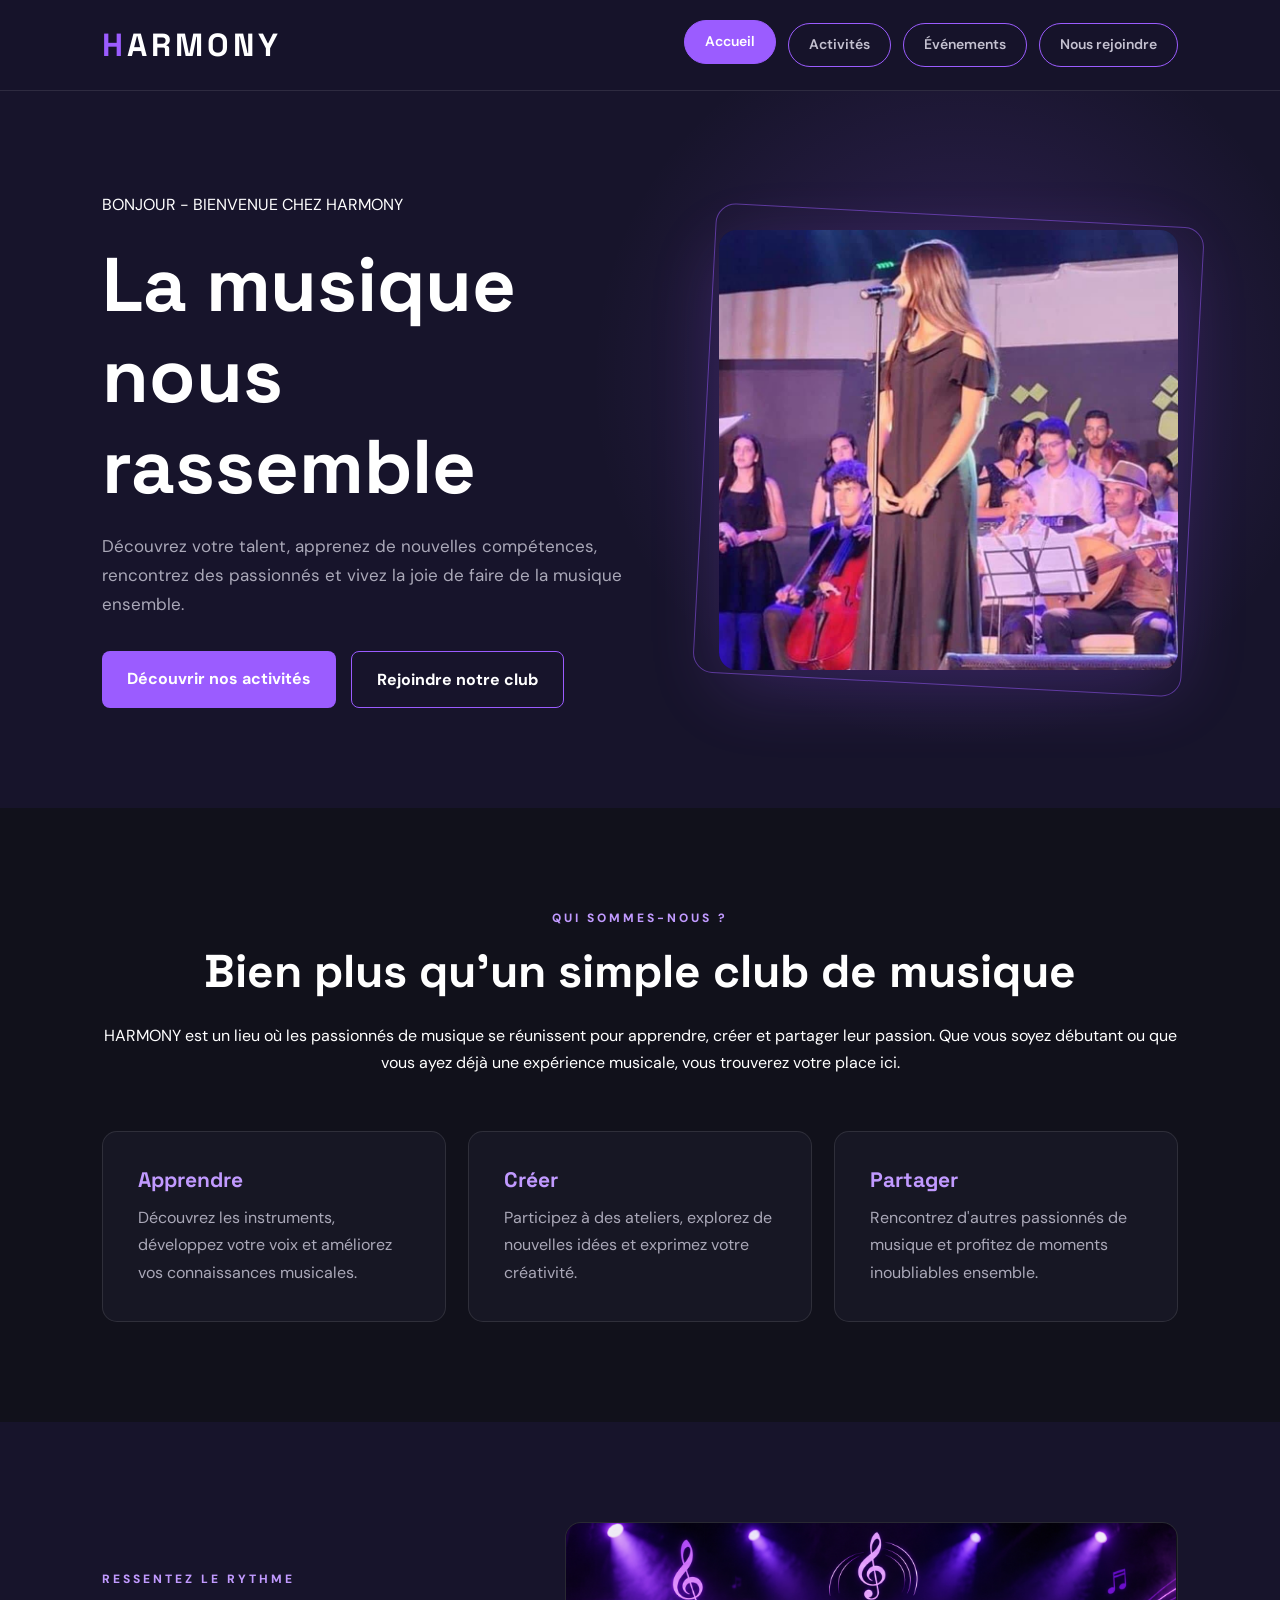
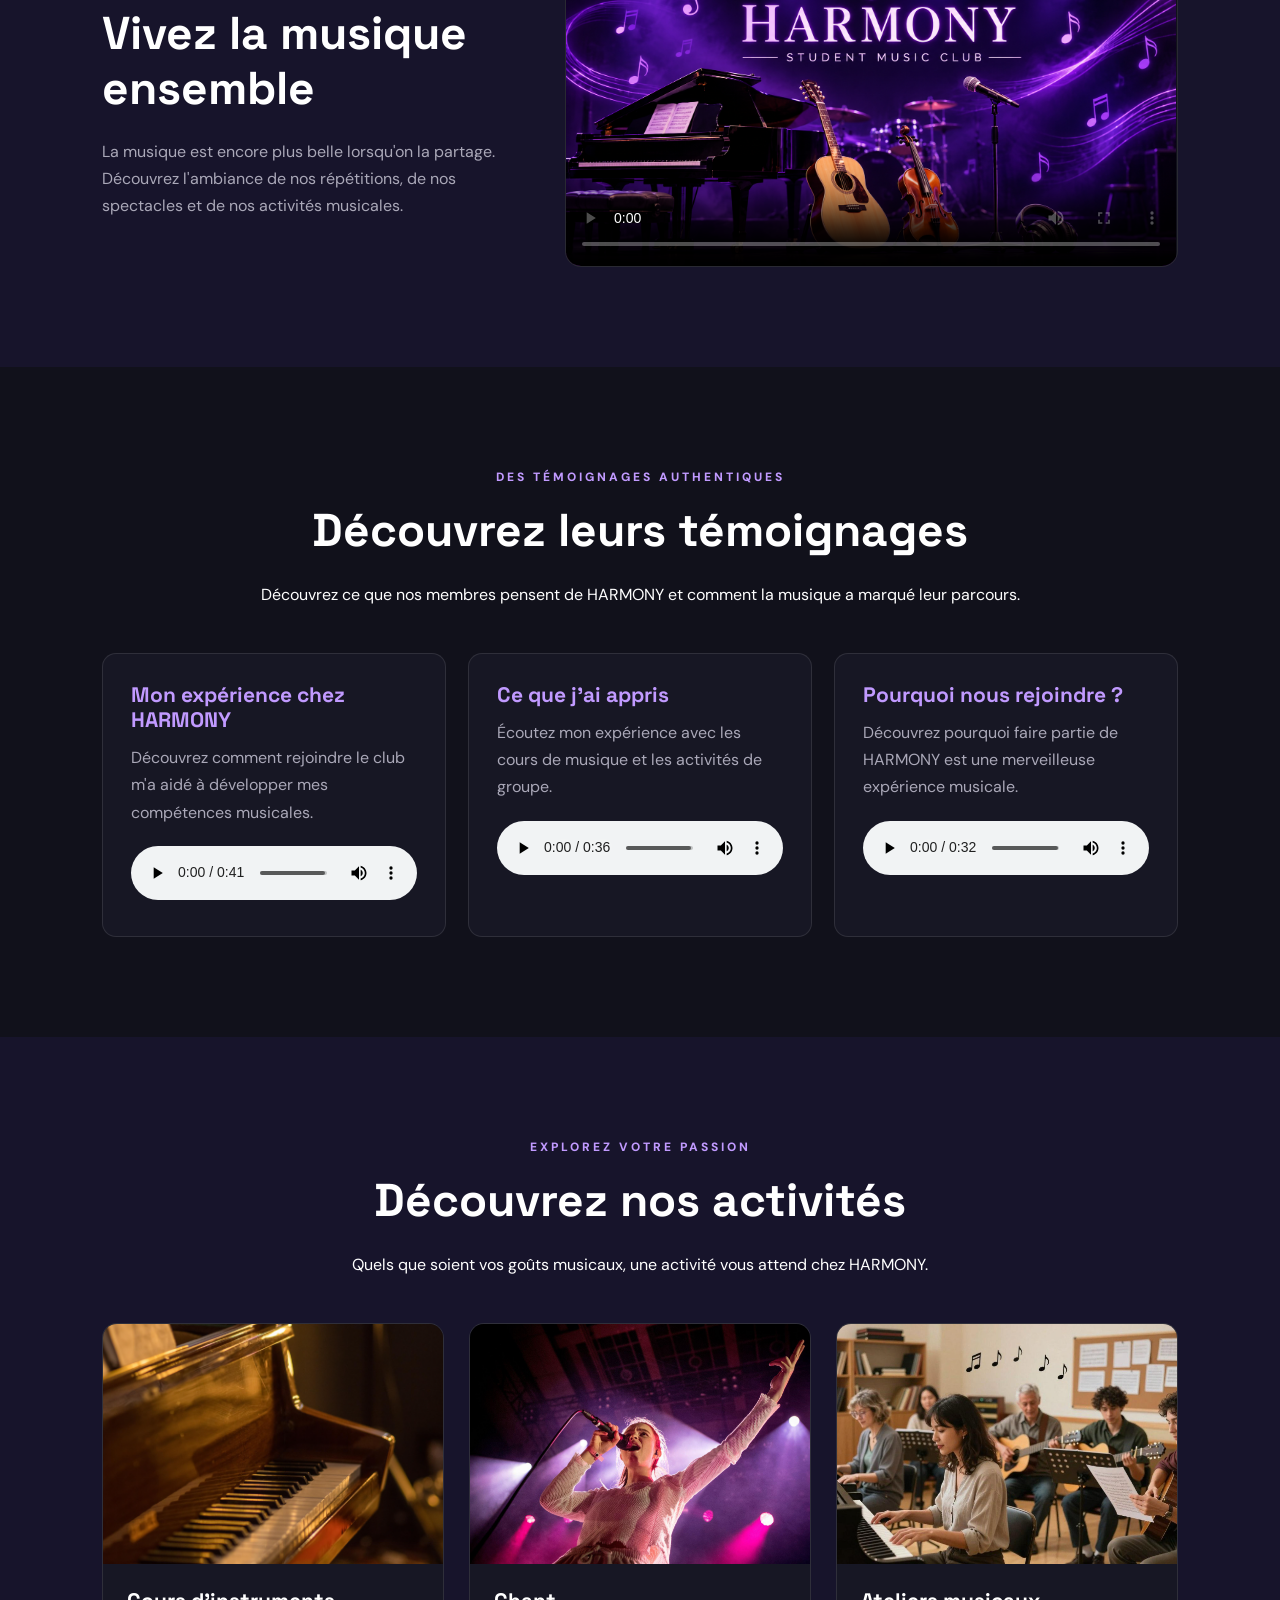
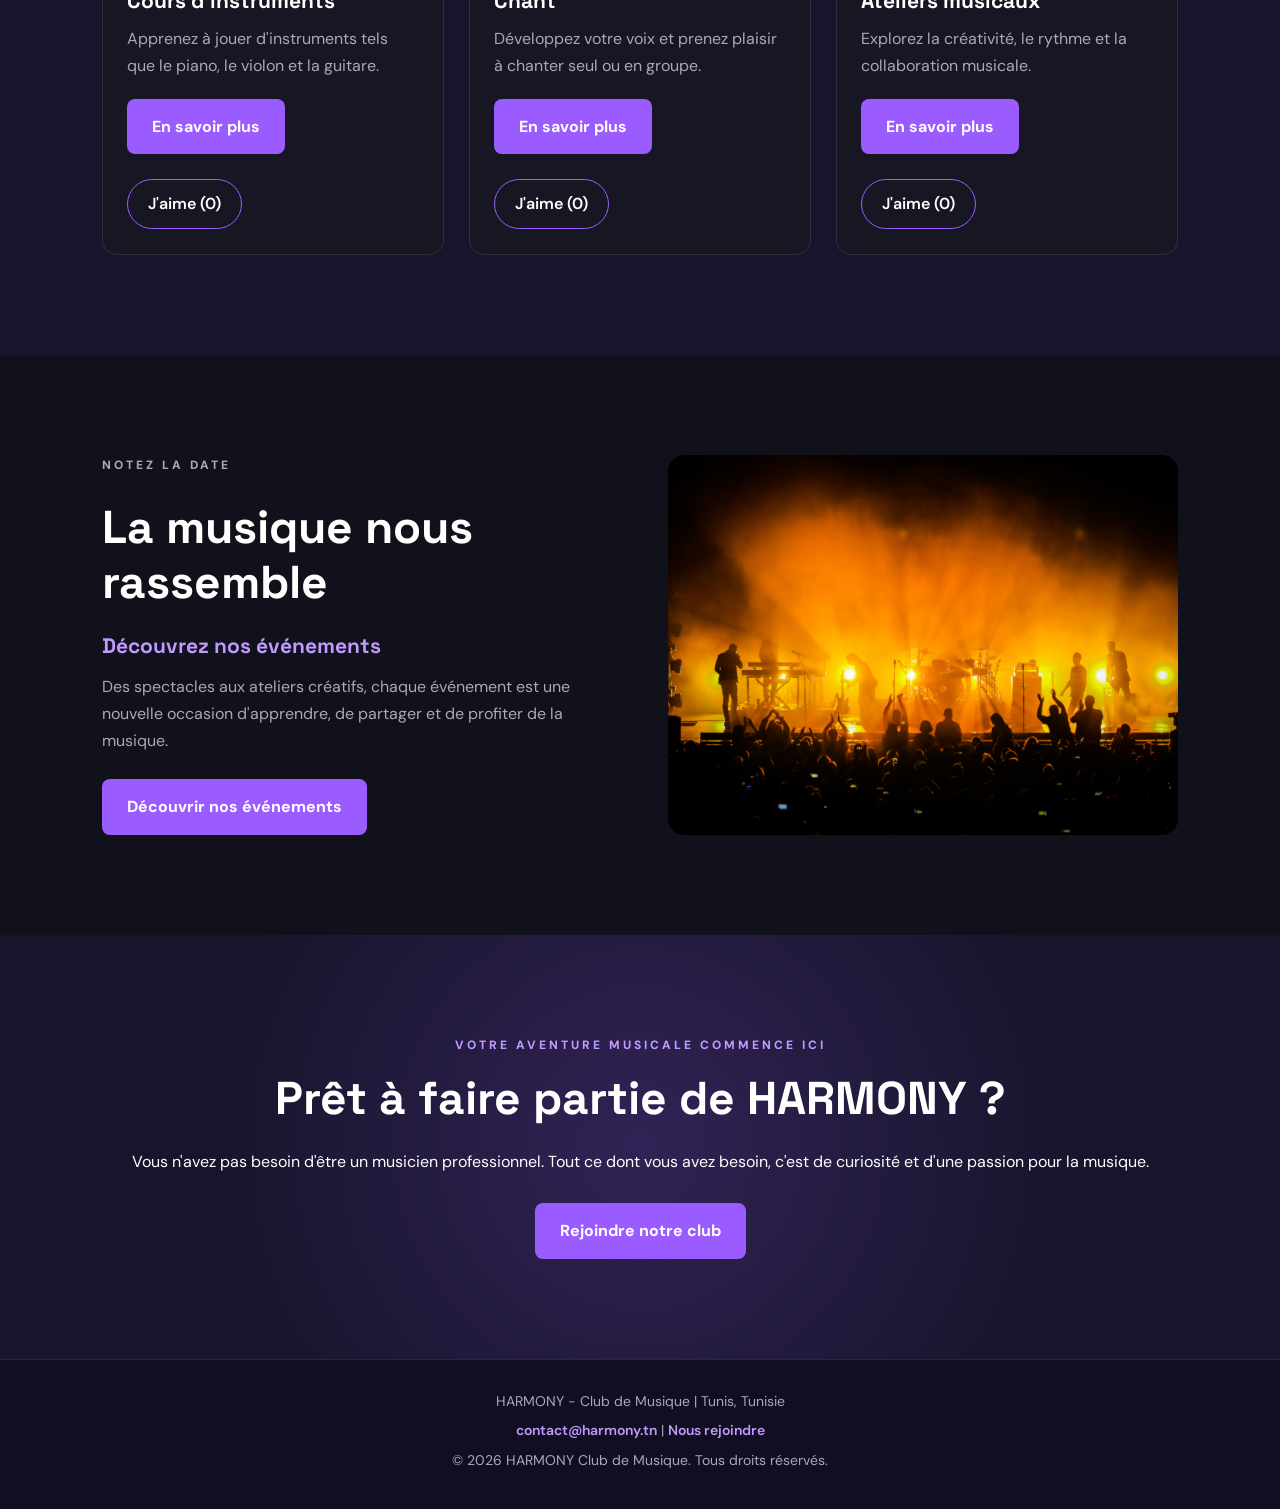
==== commit 3ef1e565: "Ajout structure HTML" ====
--- a/index.html
+++ b/index.html
@@ -1,205 +1,97 @@
 <!DOCTYPE html>
 <html lang="fr">
 <head>
-    <meta charset="UTF-8">
-    <meta name="viewport" content="width=device-width, initial-scale=1.0">
-    <title>HARMONY - Club de Musique</title>
-    <link rel="stylesheet" href="css/style.css">
+<meta charset="UTF-8">
+<meta name="viewport" content="width=device-width, initial-scale=1.0">
+<meta name="description" content="HARMONY - Club de Musique pour apprendre, créer et partager la musique ensemble.">
+<link rel="icon" href="data:image/svg+xml,[STRIPPED]">
+<title>HARMONY - Club de Musique</title>
+<link rel="stylesheet" href="css/style.css">
 </head>
 <body>
-    <header>
-        <a href="index.html" class="logo">HARMONY</a>
-        <nav>
-            <ul>
-                <li><a href="index.html">Accueil</a></li>
-                <li><a href="activities.html">Activités</a></li>
-                <li><a href="events.html">Événements</a></li>
-                <li><a href="join.html">Nous rejoindre</a></li>
-            </ul>
-        </nav>
-    </header>
-    <main>
-        <section id="hero">
-            <div class="hero-content">
-                <p class="hero-label">BIENVENUE CHEZ HARMONY</p>
-                <h1>La musique nous rassemble</h1>
-                <p>
-                    Découvrez votre talent, apprenez de nouvelles compétences,
-                    rencontrez des passionnés et vivez
-                    la joie de faire de la musique ensemble.
-                </p>
-                <div class="hero-buttons">
-                    <a href="activities.html">Découvrir nos activités</a>
-                    <a href="join.html">Rejoindre notre club</a>
-                </div>
-            </div>
-            <div class="hero-image">
-                <img src="images/hero.jpg"
-                     alt="Une chanteuse interprétant une chanson sur scène">
-            </div>
-        </section>
-        <section id="about">
-            <p class="section-label">QUI SOMMES-NOUS ?</p>
-            <h2>Bien plus qu'un simple club de musique</h2>
-            <p>
-                HARMONY est un lieu où les passionnés de musique
-                se réunissent pour apprendre, créer et partager leur passion.
-                Que vous soyez débutant ou que vous ayez déjà
-                une expérience musicale, vous trouverez votre place ici.
-            </p>
-            <div class="about-cards">
-                <article>
-                    <h3>Apprendre</h3>
-                    <p>
-                        Découvrez les instruments, développez votre voix
-                        et améliorez vos connaissances musicales.
-                    </p>
-                </article>
-                <article>
-                    <h3>Créer</h3>
-                    <p>
-                        Participez à des ateliers, explorez de nouvelles idées
-                        et exprimez votre créativité.
-                    </p>
-                </article>
-                <article>
-                    <h3>Partager</h3>
-                    <p>
-                        Rencontrez d'autres passionnés de musique
-                        et profitez de moments inoubliables ensemble.
-                    </p>
-                </article>
-            </div>
-        </section>
-        <section id="music-video">
-            <div class="video-content">
-                <p class="section-label">RESSENTEZ LE RYTHME</p>
-                <h2>Vivez la musique ensemble</h2>
-                <p>
-                    La musique est encore plus belle lorsqu'on la partage.
-                    Découvrez l'ambiance de nos répétitions,
-                    de nos spectacles et de nos activités musicales.
-                </p>
-            </div>
-            <video controls poster="images/harmony-music.jpg">
-                <source src="videos/harmony-performance.mp4"
-                        type="video/mp4">
-                Votre navigateur ne prend pas en charge la lecture vidéo.
-            </video>
-        </section>
-        <section id="audio-testimonials">
-            <p class="section-label">DES TÉMOIGNAGES AUTHENTIQUES</p>
-            <h2>Découvrez leurs témoignages</h2>
-            <p>
-                Découvrez ce que nos membres pensent de HARMONY
-                et comment la musique a marqué leur parcours.
-            </p>
-            <div class="audio-container">
-                <article>
-                    <h3>Mon expérience chez HARMONY</h3>
-                    <p>
-                        Découvrez comment rejoindre le club m'a aidé
-                        à développer mes compétences musicales.
-                    </p>
-                    <audio controls>
-                        <source src="audio/member1.mp3" type="audio/mpeg">
-                        Votre navigateur ne prend pas en charge la lecture audio.
-                    </audio>
-                </article>
-                <article>
-                    <h3>Ce que j'ai appris</h3>
-                    <p>
-                        Écoutez mon expérience avec les cours de musique
-                        et les activités de groupe.
-                    </p>
-                    <audio controls>
-                        <source src="audio/member2.mp3" type="audio/mpeg">
-                        Votre navigateur ne prend pas en charge la lecture audio.
-                    </audio>
-                </article>
-                <article>
-                    <h3>Pourquoi nous rejoindre ?</h3>
-                    <p>
-                        Découvrez pourquoi faire partie de HARMONY
-                        est une merveilleuse expérience musicale.
-                    </p>
-                    <audio controls>
-                        <source src="audio/member3.mp3" type="audio/mpeg">
-                        Votre navigateur ne prend pas en charge la lecture audio.
-                    </audio>
-                </article>
-            </div>
-        </section>
-        <section id="home-activities">
-            <p class="section-label">EXPLOREZ VOTRE PASSION</p>
-            <h2>Découvrez nos activités</h2>
-            <p>
-                Quels que soient vos goûts musicaux,
-                une activité vous attend chez HARMONY.
-            </p>
-            <div class="activities-container">
-                <article>
-                    <img src="images/piano.jpg" alt="Cours de piano">
-                    <h3>Cours d'instruments</h3>
-                    <p>
-                        Apprenez à jouer d'instruments tels que le piano,
-                        le violon et la guitare.
-                    </p>
-                    <a href="activities.html">En savoir plus</a>
-                    <button class="btn-jaime" type="button">J'aime (0)</button>
-                </article>
-                <article>
-                    <img src="images/singing.jpg" alt="Chanteur en pleine prestation">
-                    <h3>Chant</h3>
-                    <p>
-                        Développez votre voix et prenez plaisir à chanter
-                        seul ou en groupe.
-                    </p>
-                    <a href="activities.html">En savoir plus</a>
-                    <button class="btn-jaime" type="button">J'aime (0)</button>
-                </article>
-                <article>
-                    <img src="images/workshop.jpg" alt="Atelier de musique">
-                    <h3>Ateliers musicaux</h3>
-                    <p>
-                        Explorez la créativité, le rythme
-                        et la collaboration musicale.
-                    </p>
-                    <a href="activities.html">En savoir plus</a>
-                    <button class="btn-jaime" type="button">J'aime (0)</button>
-                </article>
-            </div>
-        </section>
-        <section id="home-events">
-            <div>
-                <p class="section-label">NOTEZ LA DATE</p>
-                <h2>La musique nous rassemble</h2>
-                <h3>Découvrez nos événements</h3>
-                <p>
-                    Des spectacles aux ateliers créatifs,
-                    chaque événement est une nouvelle occasion d'apprendre,
-                    de partager et de profiter de la musique.
-                </p>
-                <a href="events.html">Découvrir nos événements</a>
-            </div>
-            <img src="images/concert.jpg"
-                 alt="Musiciens en concert">
-
-        </section>
-        <section id="home-join">
-            <p class="section-label">VOTRE AVENTURE MUSICALE COMMENCE ICI</p>
-            <h2>Prêt à faire partie de HARMONY ?</h2>
-            <p>
-                Vous n'avez pas besoin d'être un musicien professionnel.
-                Tout ce dont vous avez besoin, c'est de curiosité
-                et d'une passion pour la musique.
-            </p>
-            <a href="join.html">Rejoindre notre club</a>
-        </section>
-    </main>
-    <footer>
-        <p>&copy; 2026 HARMONY Club de Musique. Tous droits réservés.</p>
-    </footer>
-    <script src="js/script.js" defer></script>
+<header>
+<a href="index.html" class="logo">HARMONY</a>
+<button class="burger" type="button" aria-label="Ouvrir le menu" aria-expanded="false" aria-controls="main-nav">☰</button>
+<nav id="main-nav"><ul>
+<li><a href="index.html" class="active">Accueil</a></li>
+<li><a href="activities.html">Activités</a></li>
+<li><a href="events.html">Événements</a></li>
+<li><a href="join.html">Nous rejoindre</a></li>
+</ul></nav>
+</header>
+<main>
+<section id="hero">
+<div class="hero-content">
+<p class="hero-label">BIENVENUE CHEZ HARMONY</p>
+<h1>La musique nous rassemble</h1>
+<p>Découvrez votre talent, apprenez de nouvelles compétences, rencontrez des passionnés et vivez la joie de faire de la musique ensemble.</p>
+<div class="hero-buttons">
+<a href="activities.html">Découvrir nos activités</a>
+<a href="join.html">Rejoindre notre club</a>
+</div>
+</div>
+<div class="hero-image"><img src="images/hero.jpg" alt="Une chanteuse interprétant une chanson sur scène"></div>
+</section>
+<section id="about">
+<p class="section-label">QUI SOMMES-NOUS ?</p>
+<h2>Bien plus qu'un simple club de musique</h2>
+<p>HARMONY est un lieu où les passionnés de musique se réunissent pour apprendre, créer et partager leur passion. Que vous soyez débutant ou que vous ayez déjà une expérience musicale, vous trouverez votre place ici.</p>
+<div class="about-cards">
+<article><h3>Apprendre</h3><p>Découvrez les instruments, développez votre voix et améliorez vos connaissances musicales.</p></article>
+<article><h3>Créer</h3><p>Participez à des ateliers, explorez de nouvelles idées et exprimez votre créativité.</p></article>
+<article><h3>Partager</h3><p>Rencontrez d'autres passionnés de musique et profitez de moments inoubliables ensemble.</p></article>
+</div>
+</section>
+<section id="music-video">
+<div class="video-content">
+<p class="section-label">RESSENTEZ LE RYTHME</p>
+<h2>Vivez la musique ensemble</h2>
+<p>La musique est encore plus belle lorsqu'on la partage. Découvrez l'ambiance de nos répétitions, de nos spectacles et de nos activités musicales.</p>
+</div>
+<video controls poster="images/harmony-music.jpg"><source src="videos/harmony-performance.mp4" type="video/mp4">Votre navigateur ne prend pas en charge la lecture vidéo.</video>
+</section>
+<section id="audio-testimonials">
+<p class="section-label">DES TÉMOIGNAGES AUTHENTIQUES</p>
+<h2>Découvrez leurs témoignages</h2>
+<p>Découvrez ce que nos membres pensent de HARMONY et comment la musique a marqué leur parcours.</p>
+<div class="audio-container">
+<article><h3>Mon expérience chez HARMONY</h3><p>Découvrez comment rejoindre le club m'a aidé à développer mes compétences musicales.</p><audio controls><source src="audio/member1.mp3" type="audio/mpeg">Votre navigateur ne prend pas en charge la lecture audio.</audio></article>
+<article><h3>Ce que j'ai appris</h3><p>Écoutez mon expérience avec les cours de musique et les activités de groupe.</p><audio controls><source src="audio/member2.mp3" type="audio/mpeg">Votre navigateur ne prend pas en charge la lecture audio.</audio></article>
+<article><h3>Pourquoi nous rejoindre ?</h3><p>Découvrez pourquoi faire partie de HARMONY est une merveilleuse expérience musicale.</p><audio controls><source src="audio/member3.mp3" type="audio/mpeg">Votre navigateur ne prend pas en charge la lecture audio.</audio></article>
+</div>
+</section>
+<section id="home-activities">
+<p class="section-label">EXPLOREZ VOTRE PASSION</p>
+<h2>Découvrez nos activités</h2>
+<p>Quels que soient vos goûts musicaux, une activité vous attend chez HARMONY.</p>
+<div class="activities-container">
+<article><img src="images/piano.jpg" alt="Cours de piano" loading="lazy"><h3>Cours d'instruments</h3><p>Apprenez à jouer d'instruments tels que le piano, le violon et la guitare.</p><a href="activities.html">En savoir plus</a><button class="btn-jaime" type="button">J'aime (0)</button></article>
+<article><img src="images/singing.jpg" alt="Chanteur en pleine prestation" loading="lazy"><h3>Chant</h3><p>Développez votre voix et prenez plaisir à chanter seul ou en groupe.</p><a href="activities.html">En savoir plus</a><button class="btn-jaime" type="button">J'aime (0)</button></article>
+<article><img src="images/workshop.jpg" alt="Atelier de musique" loading="lazy"><h3>Ateliers musicaux</h3><p>Explorez la créativité, le rythme et la collaboration musicale.</p><a href="activities.html">En savoir plus</a><button class="btn-jaime" type="button">J'aime (0)</button></article>
+</div>
+</section>
+<section id="home-events">
+<div>
+<p class="section-label">NOTEZ LA DATE</p>
+<h2>La musique nous rassemble</h2>
+<h3>Découvrez nos événements</h3>
+<p>Des spectacles aux ateliers créatifs, chaque événement est une nouvelle occasion d'apprendre, de partager et de profiter de la musique.</p>
+<a href="events.html">Découvrir nos événements</a>
+</div>
+<img src="images/concert.jpg" alt="Musiciens en concert" loading="lazy">
+</section>
+<section id="home-join">
+<p class="section-label">VOTRE AVENTURE MUSICALE COMMENCE ICI</p>
+<h2>Prêt à faire partie de HARMONY ?</h2>
+<p>Vous n'avez pas besoin d'être un musicien professionnel. Tout ce dont vous avez besoin, c'est de curiosité et d'une passion pour la musique.</p>
+<a href="join.html">Rejoindre notre club</a>
+</section>
+</main>
+<footer>
+<p>HARMONY - Club de Musique | Tunis, Tunisie</p>
+<p><a href="mailto:contact@harmony.tn">contact@harmony.tn</a> | <a href="join.html">Nous rejoindre</a></p>
+<p>&copy; 2026 HARMONY Club de Musique. Tous droits réservés.</p>
+</footer>
+<script src="js/script.js" defer></script>
 </body>
-</html>
+</html>
--- a/css/style.css
+++ b/css/style.css
@@ -1,649 +1,131 @@
 @import url('https://fonts.googleapis.com/css2?family=DM+Sans:wght@400;500;600;700;800&family=Space+Grotesk:wght@400;500;600;700&display=swap');
-:root {
-    --black: #17142B;
-    --dark: #11111b;
-    --card: #171724;
-    --purple: #9b5cff;
-    --purple-light: #c19aff;
-    --white: #ffffff;
-    --gray: #aaa8b8;
-    --border: rgba(255, 255, 255, 0.1);
+:root{--black:#17142B;--dark:#11111b;--card:#171724;--purple:#9b5cff;--purple-light:#c19aff;--white:#fff;--gray:#aaa8b8;--border:rgba(255,255,255,.1)}
+*{margin:0;padding:0;box-sizing:border-box}
+html{scroll-behavior:smooth}
+body{background:var(--black);color:var(--white);font-family:'DM Sans',sans-serif;line-height:1.7;font-size:16px}
+a{color:inherit;text-decoration:none}
+img{display:block;max-width:100%;object-fit:cover}
+button,input,select,textarea{font:inherit}
+/* Accessibilité : focus visible au clavier */
+a:focus-visible,button:focus-visible,input:focus-visible,select:focus-visible,textarea:focus-visible{outline:3px solid var(--purple-light);outline-offset:3px}
+header{width:100%;min-height:85px;padding:18px 8%;display:flex;align-items:center;justify-content:space-between;background:rgba(23,20,43,.92);border-bottom:1px solid var(--border);position:sticky;top:0;z-index:100;-webkit-backdrop-filter:blur(15px);backdrop-filter:blur(15px)}
+.logo{display:inline-block;font-family:'Space Grotesk',sans-serif;font-size:32px;font-weight:800;letter-spacing:4px;transition:.3s}
+.logo::first-letter{color:var(--purple)}
+.logo:hover{color:var(--purple-light);transform:scale(1.05)}
+nav ul{display:flex;align-items:center;gap:12px;list-style:none}
+nav a{display:inline-block;color:#c4c1d0;font-size:14px;font-weight:600;padding:9px 20px;border:1px solid var(--purple);border-radius:30px;transition:.3s}
+nav a:hover,nav a.active{background:var(--purple);color:var(--white);transform:translateY(-3px)}
+.burger{display:none;background:transparent;border:1px solid var(--purple);color:#fff;font-size:24px;line-height:1;padding:6px 12px;border-radius:8px;cursor:pointer}
+section{padding:100px 8%}
+.section-label{color:var(--purple-light);font-size:12px;font-weight:800;letter-spacing:3px;text-transform:uppercase;margin-bottom:16px}
+h1,h2,h3{font-family:'Space Grotesk',sans-serif;line-height:1.2}
+h1{font-size:clamp(42px,6vw,76px);font-weight:700}
+h2{font-size:clamp(30px,4vw,46px);margin-bottom:22px}
+h3{font-size:21px;margin-bottom:12px}
+.hero-buttons a,#home-events a,#home-join a,#join a,.events-container article a,.activities-container article a{display:inline-block;padding:14px 25px;background:var(--purple);color:var(--white);border-radius:8px;font-weight:700;transition:.3s}
+.hero-buttons a:hover,#home-events a:hover,#home-join a:hover,#join a:hover,.events-container article a:hover,.activities-container article a:hover{background:var(--purple-light);color:var(--black);transform:translateY(-4px)}
+.filtre-btn,.btn-jaime{padding:10px 20px;border:1px solid var(--purple);background:transparent;color:#fff;border-radius:30px;cursor:pointer;font-weight:600}
+.filtre-btn.actif,.btn-jaime.actif{background:var(--purple)}
+#hero{min-height:680px;display:grid;grid-template-columns:1.1fr .9fr;align-items:center;gap:55px;background:radial-gradient(circle at 75% 40%,rgba(155,92,255,.2),transparent 35%),var(--black)}
+.hero-content{max-width:650px}
+.hero-content h1{margin:20px 0}
+.hero-content>p:not(.hero-label){color:var(--gray);max-width:520px;font-size:17px;margin-bottom:32px}
+.hero-buttons{display:flex;flex-wrap:wrap;gap:15px}
+.hero-buttons a:last-child{background:transparent;border:1px solid var(--purple)}
+.hero-buttons a:last-child:hover{background:var(--purple);color:var(--white)}
+.hero-image{position:relative}
+.hero-image::before{content:"";position:absolute;inset:-15px;border:1px solid rgba(155,92,255,.5);border-radius:20px;transform:rotate(3deg)}
+.hero-image img{width:100%;height:440px;border-radius:18px;position:relative;box-shadow:0 20px 70px rgba(155,92,255,.2)}
+#about,#audio-testimonials,#home-activities,#lessons,#singing,#workshops,#upcoming-events,#past-events,#home-join,#join{text-align:center}
+#about,#audio-testimonials,#past-events,#home-events,#home-join,#join{background:var(--dark)}
+#about>p:not(.section-label),#audio-testimonials>p:not(.section-label),#home-activities>p:not(.section-label),#lessons>p:not(.section-label),#singing>p:not(.section-label),#workshops>p:not(.section-label),#past-events>p:not(.section-label),#home-join>p:not(.section-label),#join>p:not(.section-label){margin:0 auto}
+#home-join,#join{background:radial-gradient(circle at center,rgba(155,92,255,.2),transparent 65%),var(--black)}
+#home-join>p:not(.section-label),#join>p:not(.section-label){margin-bottom:28px}
+.about-cards,.audio-container,.activities-container,.events-container{display:grid;gap:22px;margin-top:45px;text-align:left}
+.about-cards{grid-template-columns:repeat(3,1fr);margin-top:55px}
+.audio-container{grid-template-columns:repeat(3,1fr)}
+.activities-container{grid-template-columns:repeat(3,1fr);gap:25px}
+.events-container{grid-template-columns:repeat(3,1fr);gap:25px}
+#lessons .activities-container,#singing .activities-container,#workshops .activities-container{grid-template-columns:repeat(2,1fr)}
+.about-cards article,.audio-container article,.activities-container article,.events-container article{background:var(--card);border:1px solid var(--border);border-radius:15px;transition:.3s}
+.about-cards article{padding:35px}
+.audio-container article{padding:28px;border-radius:14px}
+.activities-container article,.events-container article{overflow:hidden}
+.events-container article{padding-bottom:28px}
+.about-cards article:hover,.activities-container article:hover,.events-container article:hover{transform:translateY(-8px);border-color:var(--purple);box-shadow:0 15px 35px rgba(155,92,255,.13)}
+.about-cards article:hover{transform:translateY(-9px)}
+.about-cards h3,.audio-container h3{color:var(--purple-light)}
+.about-cards p,.audio-container p,.activities-container article p,.events-container article p{color:var(--gray)}
+.audio-container p,.activities-container article p{margin-bottom:20px}
+.activities-container img{width:100%;height:240px;transition:.5s}
+.activities-container article:hover img{transform:scale(1.04)}
+.activities-container h3,.activities-container article p,.activities-container article a{margin-left:24px;margin-right:24px}
+.activities-container h3{margin-top:24px}
+.activities-container article a{margin-bottom:25px}
+.audio-container audio{width:100%}
+.events-container img{width:100%;height:220px}
+.events-container h3,.events-container article p{margin-left:23px;margin-right:23px}
+.events-container h3{margin-top:23px}
+.events-container article p{margin-bottom:10px}
+.events-container article a{margin:15px 23px 0}
+#music-video{display:grid;grid-template-columns:.8fr 1.2fr;gap:55px;align-items:center}
+.video-content p:not(.section-label){color:var(--gray)}
+#music-video video{width:100%;max-height:420px;border-radius:16px;background:var(--dark);border:1px solid var(--border)}
+#home-events{background:var(--dark);display:grid;grid-template-columns:1fr 1fr;align-items:center;gap:55px}
+#home-events p{color:var(--gray);margin-bottom:25px}
+#home-events img{width:100%;height:380px;border-radius:16px}
+#home-events h3{color:var(--purple-light);margin-bottom:15px}
+#past-events>p:not(.section-label){margin-bottom:35px}
+#past-events img{width:100%;max-height:450px;border-radius:16px}
+#countdown{color:var(--purple-light);font-weight:700;margin-top:10px}
+.filtres{margin:20px 0;display:flex;gap:10px;justify-content:center;flex-wrap:wrap}
+.btn-jaime{margin:0 24px 25px}
+#intro{text-align:center;padding:110px 8%;background:radial-gradient(circle at 50% 0%,rgba(155,92,255,.2),transparent 60%),var(--dark)}
+#intro p:not(.section-label){margin:22px auto 0}
+#intro img{width:100%;max-height:350px;margin-top:40px;border:2px solid rgba(155,92,255,.7);border-radius:18px;box-shadow:0 0 15px rgba(155,92,255,.15)}
+#join-form-section{max-width:950px;margin:auto}
+#join-form-section>p:not(.section-label){margin-bottom:35px}
+#join-form{background:var(--card);border:1px solid var(--border);border-radius:18px;padding:40px}
+#join-form h3{color:var(--purple-light);margin:35px 0 22px}
+#join-form>div{margin-bottom:22px}
+#join-form label{display:block;color:#e7e4f0;font-weight:600;margin-bottom:9px}
+#join-form input:not([type="checkbox"]),#join-form select,#join-form textarea{width:100%;padding:14px;border-radius:8px;border:1px solid var(--border);background:var(--dark);color:var(--white);outline:none}
+#join-form input:focus,#join-form select:focus,#join-form textarea:focus{border-color:var(--purple);box-shadow:0 0 0 3px rgba(155,92,255,.12)}
+#join-form textarea{resize:vertical}
+#join-form .choice-group{display:grid;grid-template-columns:repeat(2,1fr);gap:15px}
+#join-form .choice-group label,#join-form .agreement label{display:flex;align-items:center;gap:10px;font-weight:400}
+#join-form input[type="checkbox"]{accent-color:var(--purple);width:17px;height:17px}
+#join-form button{width:100%;padding:16px;border:none;border-radius:8px;background:var(--purple);color:var(--white);font-weight:800;cursor:pointer;transition:.3s}
+#join-form button:hover{background:var(--purple-light);color:var(--black)}
+#form-message{margin-top:18px;color:var(--purple-light)}
+#join-form input.invalide,#join-form select.invalide,#join-form textarea.invalide{border:2px solid #ff6b6b;background:rgba(255,107,107,.08)}
+#join-form input.valide,#join-form select.valide,#join-form textarea.valide{border:2px solid #4ecb71}
+footer{padding:30px 8%;background:#100e20;border-top:1px solid var(--border);text-align:center;color:var(--gray);font-size:14px}
+footer a{color:var(--purple-light);font-weight:600}
+footer a:hover{text-decoration:underline}
+footer p{margin-bottom:6px}
+@keyframes fadeUp{from{opacity:0;transform:translateY(25px)}to{opacity:1;transform:translateY(0)}}
+.hero-content,.hero-image{animation:fadeUp .9s ease both}
+.hero-image{animation-delay:.2s}
+@media (max-width:900px){
+#hero,#music-video,#home-events{grid-template-columns:1fr}
+.hero-image img{height:350px}
+.about-cards,.audio-container,.events-container,.activities-container{grid-template-columns:repeat(2,1fr)}
 }
-* {
-    margin: 0;
-    padding: 0;
-    box-sizing: border-box;
+@media (max-width:768px){
+.burger{display:block}
+header{flex-wrap:wrap}
+nav{width:100%;display:none}
+nav.open{display:block}
+nav ul{flex-direction:column;align-items:stretch;gap:10px;padding-top:15px}
+nav a{display:block;text-align:center}
 }
-html {
-    scroll-behavior: smooth;
-}
-body {
-    background: var(--black);
-    color: var(--white);
-    font-family: 'DM Sans', sans-serif;
-    line-height: 1.7;
-}
-a {
-    color: inherit;
-    text-decoration: none;
-}
-img {
-    display: block;
-    max-width: 100%;
-    object-fit: cover;
-}
-button,
-input,
-select,
-textarea {
-    font: inherit;
-}
-header {
-    width: 100%;
-    min-height: 85px;
-    padding: 18px 8%;
-    display: flex;
-    align-items: center;
-    justify-content: space-between;
-    background: rgba(23, 20, 43, 0.92);
-    border-bottom: 1px solid var(--border);
-    position: sticky;
-    top: 0;
-    z-index: 100;
-    backdrop-filter: blur(15px);
-}
-.logo {
-    display: inline-block;
-    font-family: 'Space Grotesk', sans-serif;
-    font-size: 32px;
-    font-weight: 800;
-    letter-spacing: 4px;
-    color: var(--white);
-    transition: 0.3s;
-}
-.logo::first-letter {
-    color: var(--purple);
-}
-.logo:hover {
-    color: var(--purple-light);
-    transform: scale(1.05);
-}
-nav ul {
-    display: flex;
-    align-items: center;
-    gap: 12px;
-    list-style: none;
-}
-nav a {
-    display: inline-block;
-    color: #c4c1d0;
-    font-size: 14px;
-    font-weight: 600;
-    padding: 9px 20px;
-    border: 1px solid var(--purple);
-    border-radius: 30px;
-    transition: 0.3s;
-}
-nav a:hover {
-    background: var(--purple);
-    color: var(--white);
-    transform: translateY(-3px);
-}
-section {
-    padding: 100px 8%;
-}
-.section-label {
-    color: var(--purple-light);
-    font-size: 12px;
-    font-weight: 800;
-    letter-spacing: 3px;
-    text-transform: uppercase;
-    margin-bottom: 16px;
-}
-h1,
-h2,
-h3 {
-    font-family: 'Space Grotesk', sans-serif;
-    line-height: 1.2;
-}
-h1 {
-    font-size: clamp(42px, 6vw, 76px);
-    font-weight: 700;
-}
-h2 {
-    font-size: clamp(30px, 4vw, 46px);
-    margin-bottom: 22px;
-}
-h3 {
-    font-size: 21px;
-    margin-bottom: 12px;
-}
-.hero-buttons a,
-#home-events a,
-#home-join a,
-#join a,
-.events-container article a,
-.activities-container article a {
-    display: inline-block;
-    padding: 14px 25px;
-    background: var(--purple);
-    color: var(--white);
-    border-radius: 8px;
-    font-weight: 700;
-    transition: 0.3s;
-}
-.hero-buttons a:hover,
-#home-events a:hover,
-#home-join a:hover,
-#join a:hover,
-.events-container article a:hover,
-.activities-container article a:hover {
-    background: var(--purple-light);
-    color: var(--black);
-    transform: translateY(-4px);
-}
-#hero {
-    min-height: 680px;
-    display: grid;
-    grid-template-columns: 1.1fr 0.9fr;
-    align-items: center;
-    gap: 55px;
-    background:
-        radial-gradient(circle at 75% 40%, rgba(155, 92, 255, 0.2), transparent 35%),
-        var(--black);
-}
-.hero-content {
-    max-width: 650px;
-}
-.hero-content h1 {
-    margin: 20px 0;
-}
-.hero-content h1 span {
-    color: var(--purple);
-}
-.hero-content > p:not(.hero-label) {
-    color: var(--gray);
-    max-width: 520px;
-    font-size: 17px;
-    margin-bottom: 32px;
-}
-.hero-buttons {
-    display: flex;
-    flex-wrap: wrap;
-    gap: 15px;
-}
-.hero-buttons a:last-child {
-    background: transparent;
-    border: 1px solid var(--purple);
-}
-.hero-buttons a:last-child:hover {
-    background: var(--purple);
-    color: var(--white);
-}
-.hero-image {
-    position: relative;
-}
-.hero-image::before {
-    content: "";
-    position: absolute;
-    inset: -15px;
-    border: 1px solid rgba(155, 92, 255, 0.5);
-    border-radius: 20px;
-    transform: rotate(3deg);
-}
-.hero-image img {
-    width: 100%;
-    height: 440px;
-    border-radius: 18px;
-    position: relative;
-    box-shadow: 0 20px 70px rgba(155, 92, 255, 0.2);
-}
-#about {
-    text-align: center;
-    background: var(--dark);
-}
-#about > p:not(.section-label) {
-    margin: 0 auto;
-}
-.about-cards {
-    display: grid;
-    grid-template-columns: repeat(3, 1fr);
-    gap: 22px;
-    margin-top: 55px;
-    text-align: left;
-}
-.about-cards article {
-    background: var(--card);
-    border: 1px solid var(--border);
-    padding: 35px;
-    border-radius: 15px;
-    transition: 0.3s;
-}
-.about-cards article:hover {
-    transform: translateY(-9px);
-    border-color: var(--purple);
-    box-shadow: 0 15px 40px rgba(155, 92, 255, 0.12);
-}
-.about-cards h3 {
-    color: var(--purple-light);
-}
-.about-cards p {
-    color: var(--gray);
-}
-#music-video {
-    display: grid;
-    grid-template-columns: 0.8fr 1.2fr;
-    gap: 55px;
-    align-items: center;
-}
-.video-content p:not(.section-label) {
-    color: var(--gray);
-}
-#music-video video {
-    width: 100%;
-    max-height: 420px;
-    border-radius: 16px;
-    background: var(--dark);
-    border: 1px solid var(--border);
-}
-#audio-testimonials {
-    background: var(--dark);
-    text-align: center;
-}
-#audio-testimonials > p:not(.section-label) {
-    margin: 0 auto;
-}
-.audio-container {
-    display: grid;
-    grid-template-columns: repeat(3, 1fr);
-    gap: 22px;
-    margin-top: 45px;
-    text-align: left;
-}
-.audio-container article {
-    padding: 28px;
-    background: var(--card);
-    border: 1px solid var(--border);
-    border-radius: 14px;
-}
-.audio-container h3 {
-    color: var(--purple-light);
-}
-.audio-container p {
-    color: var(--gray);
-    margin-bottom: 20px;
-}
-.audio-container audio {
-    width: 100%;
-}
-#home-activities,
-#lessons,
-#singing,
-#workshops {
-    text-align: center;
-}
-#home-activities > p:not(.section-label),
-#lessons > p:not(.section-label),
-#singing > p:not(.section-label),
-#workshops > p:not(.section-label) {
-    margin: 0 auto;
-}
-.activities-container {
-    display: grid;
-    grid-template-columns: repeat(3, 1fr);
-    gap: 25px;
-    margin-top: 45px;
-    text-align: left;
-}
-#lessons .activities-container,
-#singing .activities-container,
-#workshops .activities-container {
-    grid-template-columns: repeat(2, 1fr);
-}
-.activities-container article {
-    overflow: hidden;
-    background: var(--card);
-    border: 1px solid var(--border);
-    border-radius: 15px;
-    transition: 0.35s;
-}
-.activities-container article:hover {
-    transform: translateY(-8px);
-    border-color: var(--purple);
-    box-shadow: 0 15px 35px rgba(155, 92, 255, 0.13);
-}
-.activities-container img {
-    width: 100%;
-    height: 240px;
-    transition: 0.5s;
-}
-.activities-container article:hover img {
-    transform: scale(1.04);
-}
-.activities-container h3,
-.activities-container article p,
-.activities-container article a {
-    margin-left: 24px;
-    margin-right: 24px;
-}
-.activities-container h3 {
-    margin-top: 24px;
-}
-.activities-container article p {
-    color: var(--gray);
-    margin-bottom: 22px;
-}
-.activities-container article a {
-    margin-bottom: 25px;
-}
-#home-events {
-    background: var(--dark);
-    display: grid;
-    grid-template-columns: 1fr 1fr;
-    align-items: center;
-    gap: 55px;
-}
-#home-events p {
-    color: var(--gray);
-    margin-bottom: 25px;
-}
-#home-events img {
-    width: 100%;
-    height: 380px;
-    border-radius: 16px;
-}
-#home-events h3 {
-    color: var(--purple-light);
-    margin-bottom: 15px;
-}
-#upcoming-events {
-    text-align: center;
-}
-.events-container {
-    display: grid;
-    grid-template-columns: repeat(3, 1fr);
-    gap: 25px;
-    margin-top: 45px;
-    text-align: left;
-}
-.events-container article {
-    background: var(--card);
-    border: 1px solid var(--border);
-    border-radius: 15px;
-    overflow: hidden;
-    padding-bottom: 28px;
-    transition: 0.3s;
-}
-.events-container article:hover {
-    transform: translateY(-8px);
-    border-color: var(--purple);
-}
-.events-container img {
-    width: 100%;
-    height: 220px;
-}
-.events-container h3,
-.events-container article p {
-    margin-left: 23px;
-    margin-right: 23px;
-}
-.events-container h3 {
-    margin-top: 23px;
-}
-.events-container article p {
-    color: var(--gray);
-    margin-bottom: 10px;
-}
-.events-container article a {
-    margin: 15px 23px 0;
-}
-#past-events {
-    background: var(--dark);
-    text-align: center;
-}
-#past-events > p:not(.section-label) {
-    margin: 0 auto 35px;
-}
-#past-events img {
-    width: 100%;
-    max-height: 450px;
-    border-radius: 16px;
-}
-#home-join,
-#join {
-    text-align: center;
-    background:
-        radial-gradient(circle at center, rgba(155, 92, 255, 0.2), transparent 65%),
-        var(--black);
-}
-#home-join > p:not(.section-label),
-#join > p:not(.section-label) {
-    margin: 0 auto 28px;
-}
-#intro {
-    text-align: center;
-    padding-top: 110px;
-    padding-bottom: 110px;
-    background:
-        radial-gradient(circle at 50% 0%, rgba(155, 92, 255, 0.2), transparent 60%),
-        var(--dark);
-}
-#intro p:not(.section-label) {
-    margin: 22px auto 0;
-}
-#intro img {
-    width: 100%;
-    max-height: 350px;
-    margin-top: 40px;
-    border: 2px solid rgba(155, 92, 255, 0.7);
-    border-radius: 18px;
-    box-shadow: 0 0 15px rgba(155, 92, 255, 0.15);
-}
-#join-form-section {
-    max-width: 950px;
-    margin: auto;
-}
-#join-form-section > p:not(.section-label) {
-    margin-bottom: 35px;
-}
-#join-form {
-    background: var(--card);
-    border: 1px solid var(--border);
-    border-radius: 18px;
-    padding: 40px;
-}
-#join-form h3 {
-    color: var(--purple-light);
-    margin: 35px 0 22px;
-}
-#join-form > div {
-    margin-bottom: 22px;
-}
-#join-form label {
-    display: block;
-    color: #e7e4f0;
-    font-weight: 600;
-    margin-bottom: 9px;
-}
-#join-form input:not([type="checkbox"]),
-#join-form select,
-#join-form textarea {
-    width: 100%;
-    padding: 14px;
-    border-radius: 8px;
-    border: 1px solid var(--border);
-    background: var(--dark);
-    color: var(--white);
-    outline: none;
-}
-#join-form input:focus,
-#join-form select:focus,
-#join-form textarea:focus {
-    border-color: var(--purple);
-    box-shadow: 0 0 0 3px rgba(155, 92, 255, 0.12);
-}
-#join-form textarea {
-    resize: vertical;
-}
-#join-form .choice-group {
-    display: grid;
-    grid-template-columns: repeat(2, 1fr);
-    gap: 15px;
-}
-#join-form .choice-group label,
-#join-form .agreement label {
-    display: flex;
-    align-items: center;
-    gap: 10px;
-    font-weight: 400;
-}
-#join-form input[type="checkbox"] {
-    accent-color: var(--purple);
-    width: 17px;
-    height: 17px;
-}
-#join-form button {
-    width: 100%;
-    padding: 16px;
-    border: none;
-    border-radius: 8px;
-    background: var(--purple);
-    color: var(--white);
-    font-weight: 800;
-    cursor: pointer;
-    transition: 0.3s;
-}
-#join-form button:hover {
-    background: var(--purple-light);
-    color: var(--black);
-}
-#form-message {
-    margin-top: 18px;
-    color: var(--purple-light);
-}
-footer {
-    padding: 30px 8%;
-    background: #100e20;
-    border-top: 1px solid var(--border);
-    text-align: center;
-    color: var(--gray);
-    font-size: 13px;
-}
-@keyframes fadeUp {
-    from {
-        opacity: 0;
-        transform: translateY(25px);
-    }
-
-    to {
-        opacity: 1;
-        transform: translateY(0);
-    }
-}
-.hero-content,
-.hero-image {
-    animation: fadeUp 0.9s ease both;
-}
-.hero-image {
-    animation-delay: 0.2s;
-}
-@media (max-width: 900px) {
-    #hero,
-    #music-video,
-    #home-events {
-        grid-template-columns: 1fr;
-    }
-    .hero-image img {
-        height: 350px;
-    }
-    .about-cards,
-    .audio-container,
-    .events-container {
-        grid-template-columns: repeat(2, 1fr);
-    }
-    .activities-container {
-        grid-template-columns: repeat(2, 1fr);
-    }
-}
-@media (max-width: 600px) {
-    header {
-        padding: 18px 5%;
-        flex-direction: column;
-        gap: 15px;
-    }
-    nav ul {
-        gap: 10px;
-        flex-wrap: wrap;
-        justify-content: center;
-    }
-    nav a {
-        font-size: 12px;
-        padding: 7px 14px;
-    }
-    section {
-        padding: 65px 6%;
-    }
-    .about-cards,
-    .audio-container,
-    .activities-container,
-    .events-container,
-    #lessons .activities-container,
-    #singing .activities-container,
-    #workshops .activities-container {
-        grid-template-columns: 1fr;
-    }
-    #join-form {
-        padding: 22px;
-    }
-    #join-form .choice-group {
-        grid-template-columns: 1fr;
-    }
-    .hero-buttons {
-        flex-direction: column;
-    }
-    .hero-buttons a {
-        text-align: center;
-    }
-}
-.filtres {
-    margin: 20px 0;
-    display: flex;
-    gap: 10px;
-    justify-content: center;
-    flex-wrap: wrap;
-}
-
-#countdown {
-    color: var(--purple-light);
-    font-weight: 700;
-    margin-top: 10px;
-}
-
-.filtre-btn,
-.btn-jaime {
-    padding: 10px 20px;
-    border: 1px solid var(--purple);
-    background: transparent;
-    color: white;
-    border-radius: 30px;
-    cursor: pointer;
-    font-weight: 600;
-}
-
-.filtre-btn.actif,
-.btn-jaime.actif {
-    background: var(--purple);
-    color: white;
-}
-#join-form input.invalide,
-#join-form select.invalide,
-#join-form textarea.invalide {
-    border: 2px solid #ff6b6b;
-    background: rgba(255, 107, 107, 0.08);
-}
-
-#join-form input.valide,
-#join-form select.valide,
-#join-form textarea.valide {
-    border: 2px solid #4ecb71;
+@media (max-width:600px){
+header{padding:18px 5%}
+section{padding:65px 6%}
+.about-cards,.audio-container,.activities-container,.events-container,#lessons .activities-container,#singing .activities-container,#workshops .activities-container{grid-template-columns:1fr}
+#join-form{padding:22px}
+#join-form .choice-group{grid-template-columns:1fr}
+.hero-buttons{flex-direction:column}
+.hero-buttons a{text-align:center}
 }
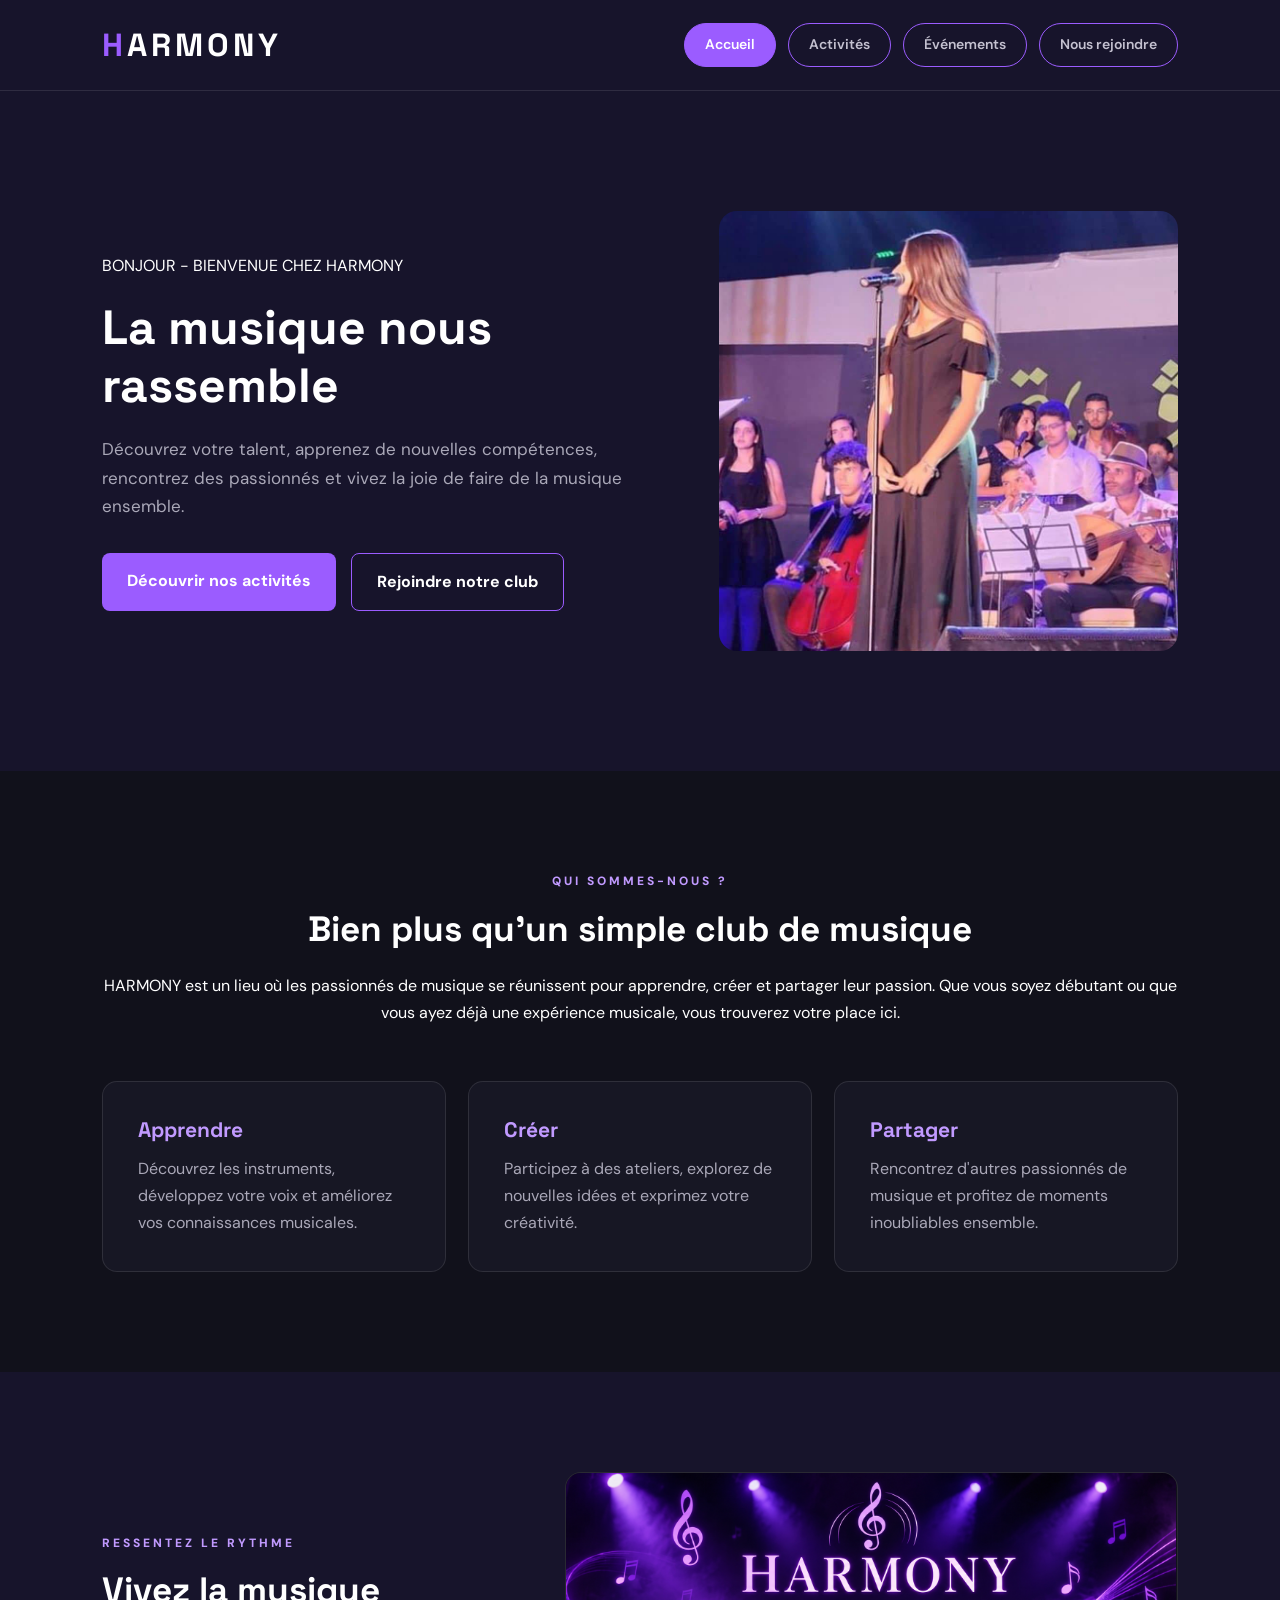
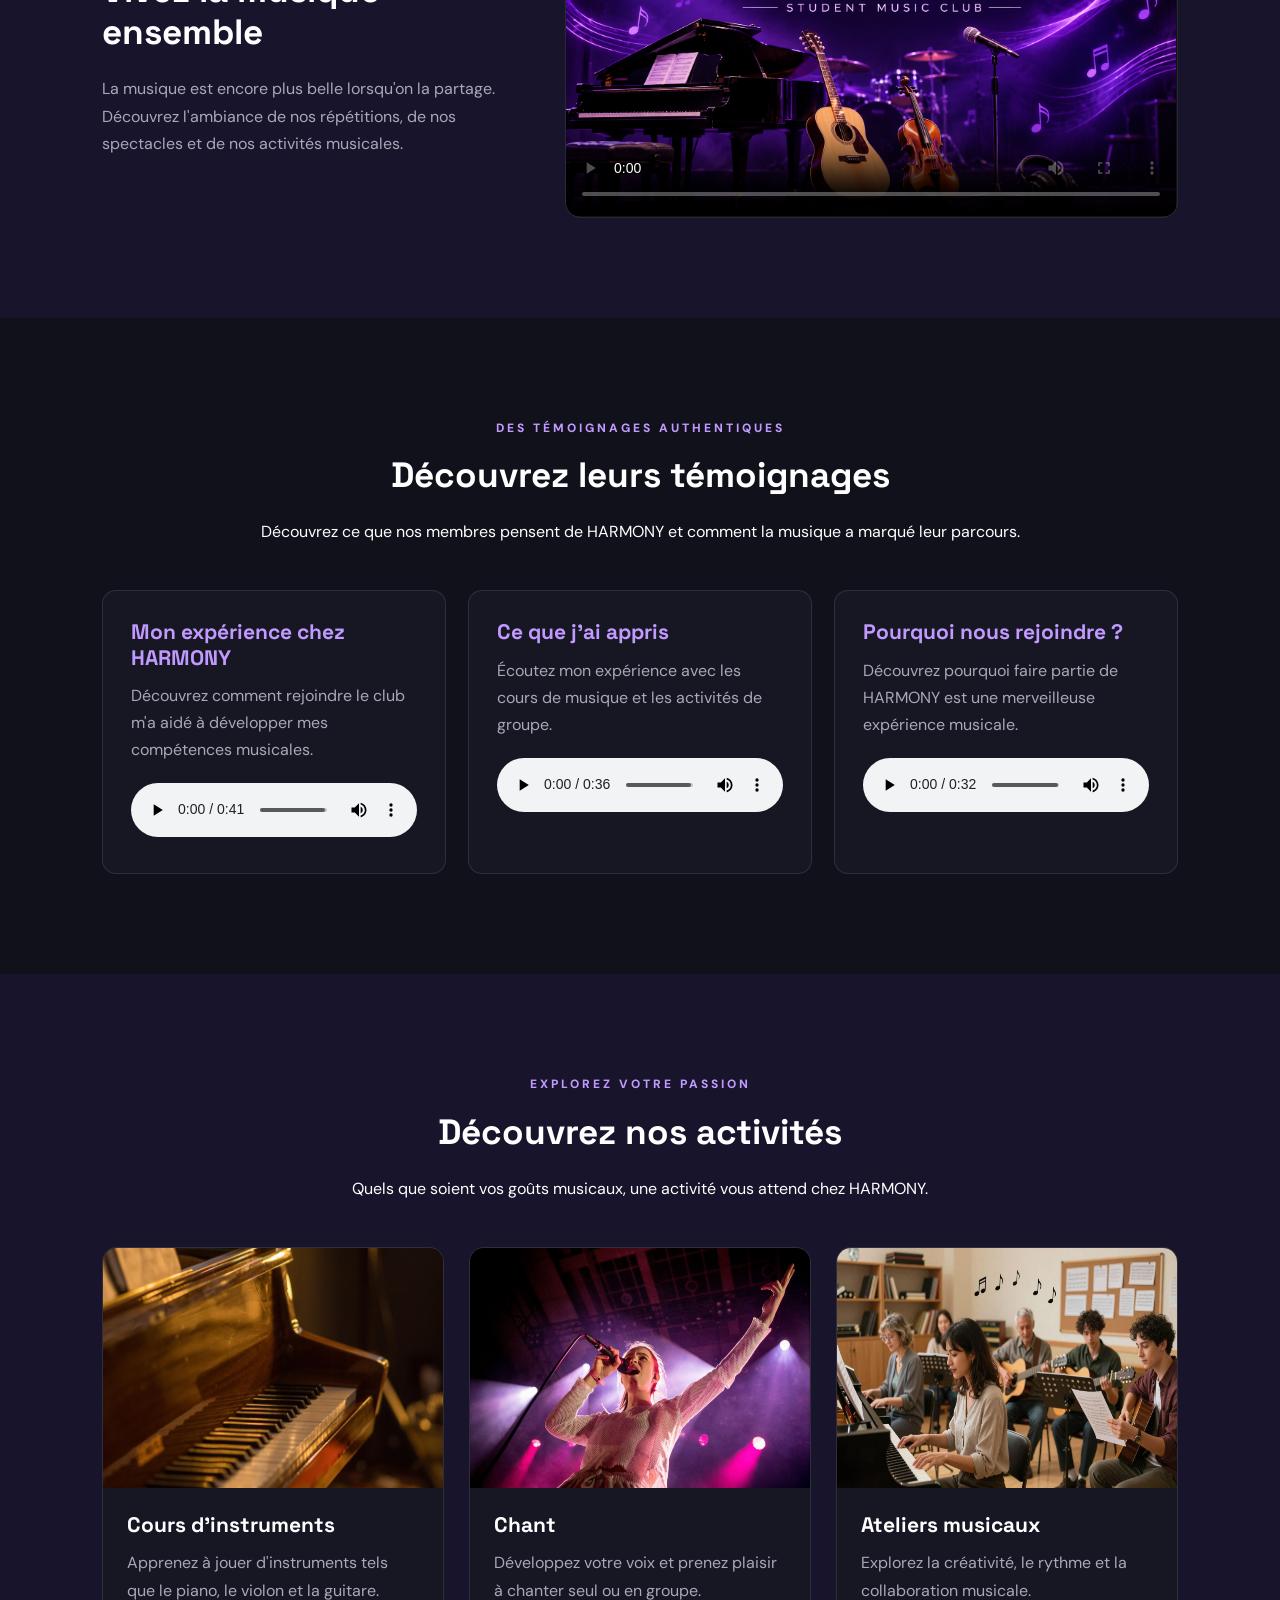
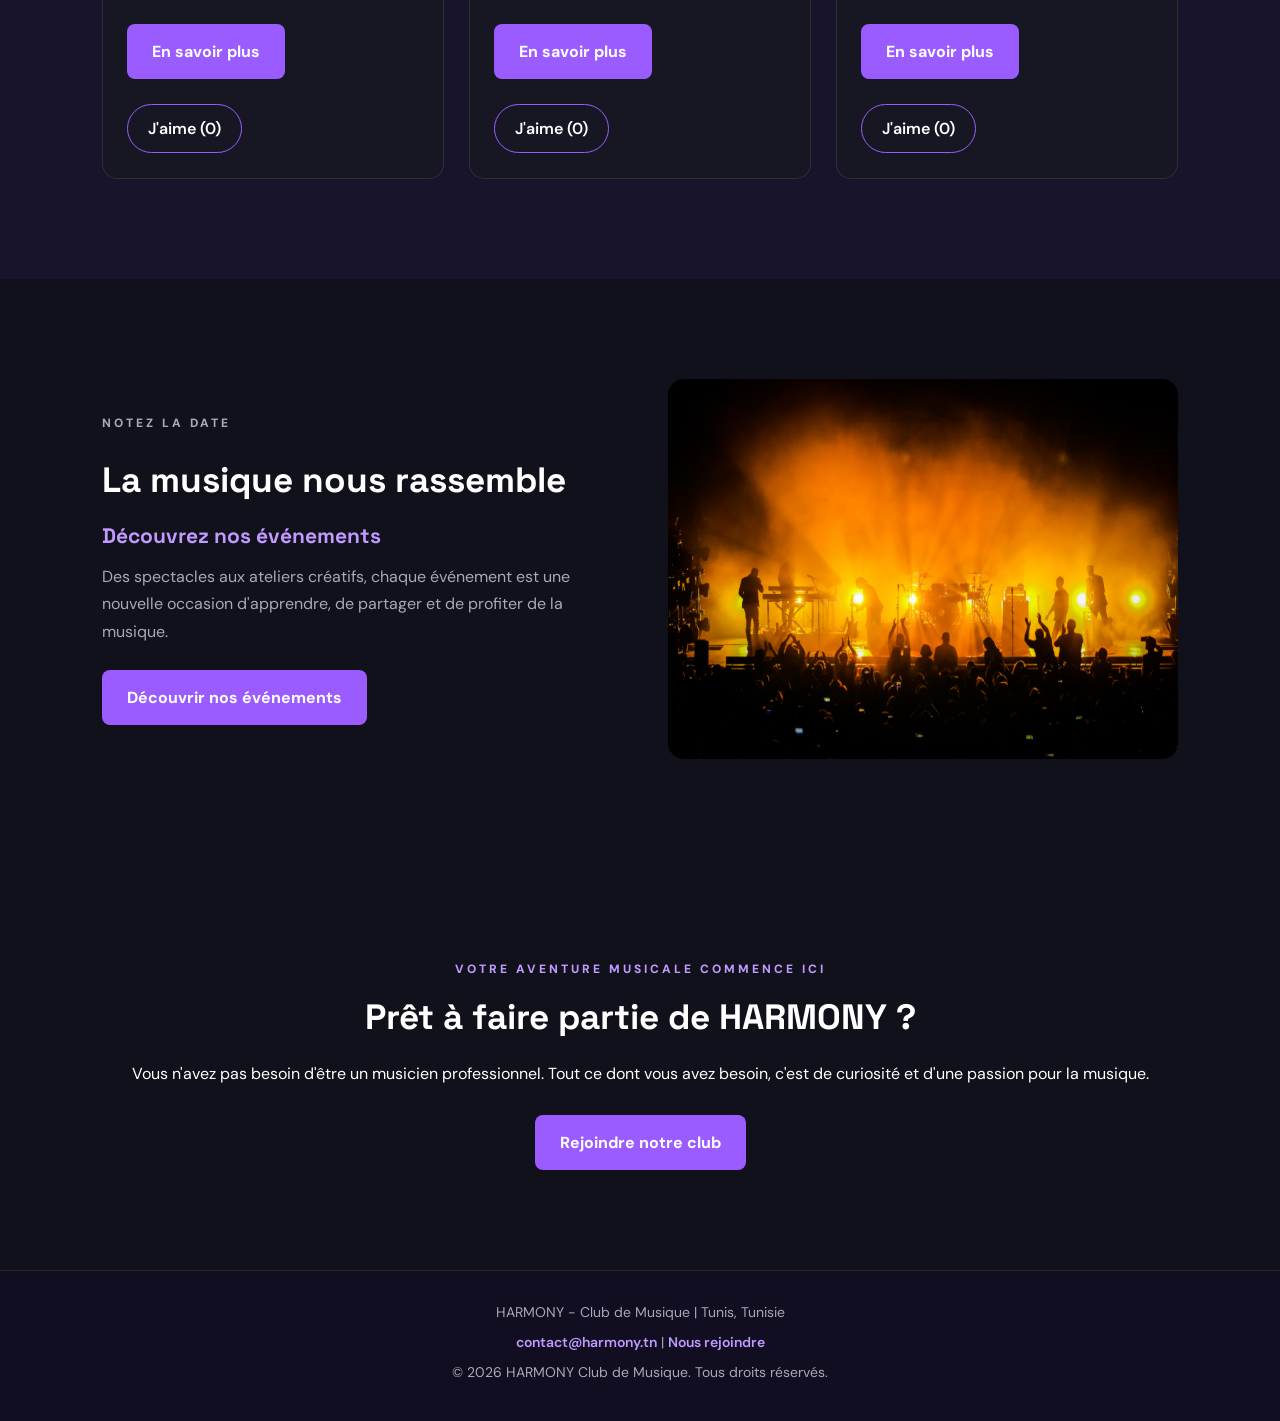
==== commit fe14fd4e: "Ajout structure HTML" ====
--- a/index.html
+++ b/index.html
@@ -3,15 +3,14 @@
 <head>
 <meta charset="UTF-8">
 <meta name="viewport" content="width=device-width, initial-scale=1.0">
-<meta name="description" content="HARMONY - Club de Musique pour apprendre, créer et partager la musique ensemble.">
-<link rel="icon" href="data:image/svg+xml,[STRIPPED]">
+<meta name="description" content="HARMONY - Club de Musique pour apprendre, creer et partager la musique ensemble.">
 <title>HARMONY - Club de Musique</title>
 <link rel="stylesheet" href="css/style.css">
 </head>
 <body>
 <header>
 <a href="index.html" class="logo">HARMONY</a>
-<button class="burger" type="button" aria-label="Ouvrir le menu" aria-expanded="false" aria-controls="main-nav">☰</button>
+<button class="burger" type="button">☰</button>
 <nav id="main-nav"><ul>
 <li><a href="index.html" class="active">Accueil</a></li>
 <li><a href="activities.html">Activités</a></li>
--- a/css/style.css
+++ b/css/style.css
@@ -1,45 +1,38 @@
 @import url('https://fonts.googleapis.com/css2?family=DM+Sans:wght@400;500;600;700;800&family=Space+Grotesk:wght@400;500;600;700&display=swap');
 :root{--black:#17142B;--dark:#11111b;--card:#171724;--purple:#9b5cff;--purple-light:#c19aff;--white:#fff;--gray:#aaa8b8;--border:rgba(255,255,255,.1)}
 *{margin:0;padding:0;box-sizing:border-box}
-html{scroll-behavior:smooth}
-body{background:var(--black);color:var(--white);font-family:'DM Sans',sans-serif;line-height:1.7;font-size:16px}
+body{background-color:var(--black);color:var(--white);font-family:'DM Sans',sans-serif;line-height:1.7;font-size:16px}
 a{color:inherit;text-decoration:none}
-img{display:block;max-width:100%;object-fit:cover}
+img{display:block;max-width:100%}
 button,input,select,textarea{font:inherit}
-/* Accessibilité : focus visible au clavier */
 a:focus-visible,button:focus-visible,input:focus-visible,select:focus-visible,textarea:focus-visible{outline:3px solid var(--purple-light);outline-offset:3px}
-header{width:100%;min-height:85px;padding:18px 8%;display:flex;align-items:center;justify-content:space-between;background:rgba(23,20,43,.92);border-bottom:1px solid var(--border);position:sticky;top:0;z-index:100;-webkit-backdrop-filter:blur(15px);backdrop-filter:blur(15px)}
-.logo{display:inline-block;font-family:'Space Grotesk',sans-serif;font-size:32px;font-weight:800;letter-spacing:4px;transition:.3s}
+header{width:100%;min-height:85px;padding:18px 8%;display:flex;align-items:center;justify-content:space-between;background-color:#17142b;border-bottom:1px solid var(--border);position:sticky;top:0;z-index:100}
+.logo{display:inline-block;font-family:'Space Grotesk',sans-serif;font-size:32px;font-weight:800;letter-spacing:4px}
 .logo::first-letter{color:var(--purple)}
-.logo:hover{color:var(--purple-light);transform:scale(1.05)}
 nav ul{display:flex;align-items:center;gap:12px;list-style:none}
-nav a{display:inline-block;color:#c4c1d0;font-size:14px;font-weight:600;padding:9px 20px;border:1px solid var(--purple);border-radius:30px;transition:.3s}
-nav a:hover,nav a.active{background:var(--purple);color:var(--white);transform:translateY(-3px)}
-.burger{display:none;background:transparent;border:1px solid var(--purple);color:#fff;font-size:24px;line-height:1;padding:6px 12px;border-radius:8px;cursor:pointer}
+nav a{display:inline-block;color:#c4c1d0;font-size:14px;font-weight:600;padding:9px 20px;border:1px solid var(--purple);border-radius:30px}
+nav a:hover,nav a.active{background-color:var(--purple);color:var(--white)}
+.burger{display:none;background-color:transparent;border:1px solid var(--purple);color:#fff;font-size:24px;line-height:1;padding:6px 12px;border-radius:8px;cursor:pointer}
 section{padding:100px 8%}
 .section-label{color:var(--purple-light);font-size:12px;font-weight:800;letter-spacing:3px;text-transform:uppercase;margin-bottom:16px}
 h1,h2,h3{font-family:'Space Grotesk',sans-serif;line-height:1.2}
-h1{font-size:clamp(42px,6vw,76px);font-weight:700}
-h2{font-size:clamp(30px,4vw,46px);margin-bottom:22px}
+h1{font-size:3rem;font-weight:700}
+h2{font-size:2.2rem;margin-bottom:22px}
 h3{font-size:21px;margin-bottom:12px}
-.hero-buttons a,#home-events a,#home-join a,#join a,.events-container article a,.activities-container article a{display:inline-block;padding:14px 25px;background:var(--purple);color:var(--white);border-radius:8px;font-weight:700;transition:.3s}
-.hero-buttons a:hover,#home-events a:hover,#home-join a:hover,#join a:hover,.events-container article a:hover,.activities-container article a:hover{background:var(--purple-light);color:var(--black);transform:translateY(-4px)}
-.filtre-btn,.btn-jaime{padding:10px 20px;border:1px solid var(--purple);background:transparent;color:#fff;border-radius:30px;cursor:pointer;font-weight:600}
-.filtre-btn.actif,.btn-jaime.actif{background:var(--purple)}
-#hero{min-height:680px;display:grid;grid-template-columns:1.1fr .9fr;align-items:center;gap:55px;background:radial-gradient(circle at 75% 40%,rgba(155,92,255,.2),transparent 35%),var(--black)}
+.hero-buttons a,#home-events a,#home-join a,#join a,.events-container article a,.activities-container article a{display:inline-block;padding:14px 25px;background-color:var(--purple);color:var(--white);border-radius:8px;font-weight:700}
+.filtre-btn,.btn-jaime{padding:10px 20px;border:1px solid var(--purple);background-color:transparent;color:#fff;border-radius:30px;cursor:pointer;font-weight:600}
+.filtre-btn.actif,.btn-jaime.actif{background-color:var(--purple)}
+#hero{min-height:680px;display:grid;grid-template-columns:1.1fr .9fr;align-items:center;gap:55px;background-color:var(--black)}
 .hero-content{max-width:650px}
 .hero-content h1{margin:20px 0}
 .hero-content>p:not(.hero-label){color:var(--gray);max-width:520px;font-size:17px;margin-bottom:32px}
 .hero-buttons{display:flex;flex-wrap:wrap;gap:15px}
-.hero-buttons a:last-child{background:transparent;border:1px solid var(--purple)}
-.hero-buttons a:last-child:hover{background:var(--purple);color:var(--white)}
+.hero-buttons a:last-child{background-color:transparent;border:1px solid var(--purple)}
 .hero-image{position:relative}
-.hero-image::before{content:"";position:absolute;inset:-15px;border:1px solid rgba(155,92,255,.5);border-radius:20px;transform:rotate(3deg)}
-.hero-image img{width:100%;height:440px;border-radius:18px;position:relative;box-shadow:0 20px 70px rgba(155,92,255,.2)}
+.hero-image img{width:100%;height:440px;border-radius:18px;position:relative}
 #about,#audio-testimonials,#home-activities,#lessons,#singing,#workshops,#upcoming-events,#past-events,#home-join,#join{text-align:center}
-#about,#audio-testimonials,#past-events,#home-events,#home-join,#join{background:var(--dark)}
+#about,#audio-testimonials,#past-events,#home-events,#home-join,#join{background-color:var(--dark)}
 #about>p:not(.section-label),#audio-testimonials>p:not(.section-label),#home-activities>p:not(.section-label),#lessons>p:not(.section-label),#singing>p:not(.section-label),#workshops>p:not(.section-label),#past-events>p:not(.section-label),#home-join>p:not(.section-label),#join>p:not(.section-label){margin:0 auto}
-#home-join,#join{background:radial-gradient(circle at center,rgba(155,92,255,.2),transparent 65%),var(--black)}
 #home-join>p:not(.section-label),#join>p:not(.section-label){margin-bottom:28px}
 .about-cards,.audio-container,.activities-container,.events-container{display:grid;gap:22px;margin-top:45px;text-align:left}
 .about-cards{grid-template-columns:repeat(3,1fr);margin-top:55px}
@@ -47,18 +40,15 @@
 .activities-container{grid-template-columns:repeat(3,1fr);gap:25px}
 .events-container{grid-template-columns:repeat(3,1fr);gap:25px}
 #lessons .activities-container,#singing .activities-container,#workshops .activities-container{grid-template-columns:repeat(2,1fr)}
-.about-cards article,.audio-container article,.activities-container article,.events-container article{background:var(--card);border:1px solid var(--border);border-radius:15px;transition:.3s}
+.about-cards article,.audio-container article,.activities-container article,.events-container article{background-color:var(--card);border:1px solid var(--border);border-radius:15px}
 .about-cards article{padding:35px}
 .audio-container article{padding:28px;border-radius:14px}
 .activities-container article,.events-container article{overflow:hidden}
 .events-container article{padding-bottom:28px}
-.about-cards article:hover,.activities-container article:hover,.events-container article:hover{transform:translateY(-8px);border-color:var(--purple);box-shadow:0 15px 35px rgba(155,92,255,.13)}
-.about-cards article:hover{transform:translateY(-9px)}
 .about-cards h3,.audio-container h3{color:var(--purple-light)}
 .about-cards p,.audio-container p,.activities-container article p,.events-container article p{color:var(--gray)}
 .audio-container p,.activities-container article p{margin-bottom:20px}
-.activities-container img{width:100%;height:240px;transition:.5s}
-.activities-container article:hover img{transform:scale(1.04)}
+.activities-container img{width:100%;height:240px}
 .activities-container h3,.activities-container article p,.activities-container article a{margin-left:24px;margin-right:24px}
 .activities-container h3{margin-top:24px}
 .activities-container article a{margin-bottom:25px}
@@ -70,8 +60,8 @@
 .events-container article a{margin:15px 23px 0}
 #music-video{display:grid;grid-template-columns:.8fr 1.2fr;gap:55px;align-items:center}
 .video-content p:not(.section-label){color:var(--gray)}
-#music-video video{width:100%;max-height:420px;border-radius:16px;background:var(--dark);border:1px solid var(--border)}
-#home-events{background:var(--dark);display:grid;grid-template-columns:1fr 1fr;align-items:center;gap:55px}
+#music-video video{width:100%;max-height:420px;border-radius:16px;background-color:var(--dark);border:1px solid var(--border)}
+#home-events{background-color:var(--dark);display:grid;grid-template-columns:1fr 1fr;align-items:center;gap:55px}
 #home-events p{color:var(--gray);margin-bottom:25px}
 #home-events img{width:100%;height:380px;border-radius:16px}
 #home-events h3{color:var(--purple-light);margin-bottom:15px}
@@ -80,33 +70,28 @@
 #countdown{color:var(--purple-light);font-weight:700;margin-top:10px}
 .filtres{margin:20px 0;display:flex;gap:10px;justify-content:center;flex-wrap:wrap}
 .btn-jaime{margin:0 24px 25px}
-#intro{text-align:center;padding:110px 8%;background:radial-gradient(circle at 50% 0%,rgba(155,92,255,.2),transparent 60%),var(--dark)}
+#intro{text-align:center;padding:110px 8%;background-color:var(--dark)}
 #intro p:not(.section-label){margin:22px auto 0}
-#intro img{width:100%;max-height:350px;margin-top:40px;border:2px solid rgba(155,92,255,.7);border-radius:18px;box-shadow:0 0 15px rgba(155,92,255,.15)}
+#intro img{width:100%;max-height:350px;margin-top:40px;border:2px solid var(--purple);border-radius:18px}
 #join-form-section{max-width:950px;margin:auto}
 #join-form-section>p:not(.section-label){margin-bottom:35px}
-#join-form{background:var(--card);border:1px solid var(--border);border-radius:18px;padding:40px}
+#join-form{background-color:var(--card);border:1px solid var(--border);border-radius:18px;padding:40px}
 #join-form h3{color:var(--purple-light);margin:35px 0 22px}
 #join-form>div{margin-bottom:22px}
 #join-form label{display:block;color:#e7e4f0;font-weight:600;margin-bottom:9px}
-#join-form input:not([type="checkbox"]),#join-form select,#join-form textarea{width:100%;padding:14px;border-radius:8px;border:1px solid var(--border);background:var(--dark);color:var(--white);outline:none}
-#join-form input:focus,#join-form select:focus,#join-form textarea:focus{border-color:var(--purple);box-shadow:0 0 0 3px rgba(155,92,255,.12)}
+#join-form input:not([type="checkbox"]),#join-form select,#join-form textarea{width:100%;padding:14px;border-radius:8px;border:1px solid var(--border);background-color:var(--dark);color:var(--white);outline:none}
+#join-form input:focus,#join-form select:focus,#join-form textarea:focus{border-color:var(--purple)}
 #join-form textarea{resize:vertical}
 #join-form .choice-group{display:grid;grid-template-columns:repeat(2,1fr);gap:15px}
 #join-form .choice-group label,#join-form .agreement label{display:flex;align-items:center;gap:10px;font-weight:400}
-#join-form input[type="checkbox"]{accent-color:var(--purple);width:17px;height:17px}
-#join-form button{width:100%;padding:16px;border:none;border-radius:8px;background:var(--purple);color:var(--white);font-weight:800;cursor:pointer;transition:.3s}
-#join-form button:hover{background:var(--purple-light);color:var(--black)}
+#join-form input[type="checkbox"]{width:17px;height:17px}
+#join-form button{width:100%;padding:16px;border:none;border-radius:8px;background-color:var(--purple);color:var(--white);font-weight:800;cursor:pointer}
 #form-message{margin-top:18px;color:var(--purple-light)}
-#join-form input.invalide,#join-form select.invalide,#join-form textarea.invalide{border:2px solid #ff6b6b;background:rgba(255,107,107,.08)}
+#join-form input.invalide,#join-form select.invalide,#join-form textarea.invalide{border:2px solid #ff6b6b}
 #join-form input.valide,#join-form select.valide,#join-form textarea.valide{border:2px solid #4ecb71}
-footer{padding:30px 8%;background:#100e20;border-top:1px solid var(--border);text-align:center;color:var(--gray);font-size:14px}
+footer{padding:30px 8%;background-color:#100e20;border-top:1px solid var(--border);text-align:center;color:var(--gray);font-size:14px}
 footer a{color:var(--purple-light);font-weight:600}
-footer a:hover{text-decoration:underline}
 footer p{margin-bottom:6px}
-@keyframes fadeUp{from{opacity:0;transform:translateY(25px)}to{opacity:1;transform:translateY(0)}}
-.hero-content,.hero-image{animation:fadeUp .9s ease both}
-.hero-image{animation-delay:.2s}
 @media (max-width:900px){
 #hero,#music-video,#home-events{grid-template-columns:1fr}
 .hero-image img{height:350px}
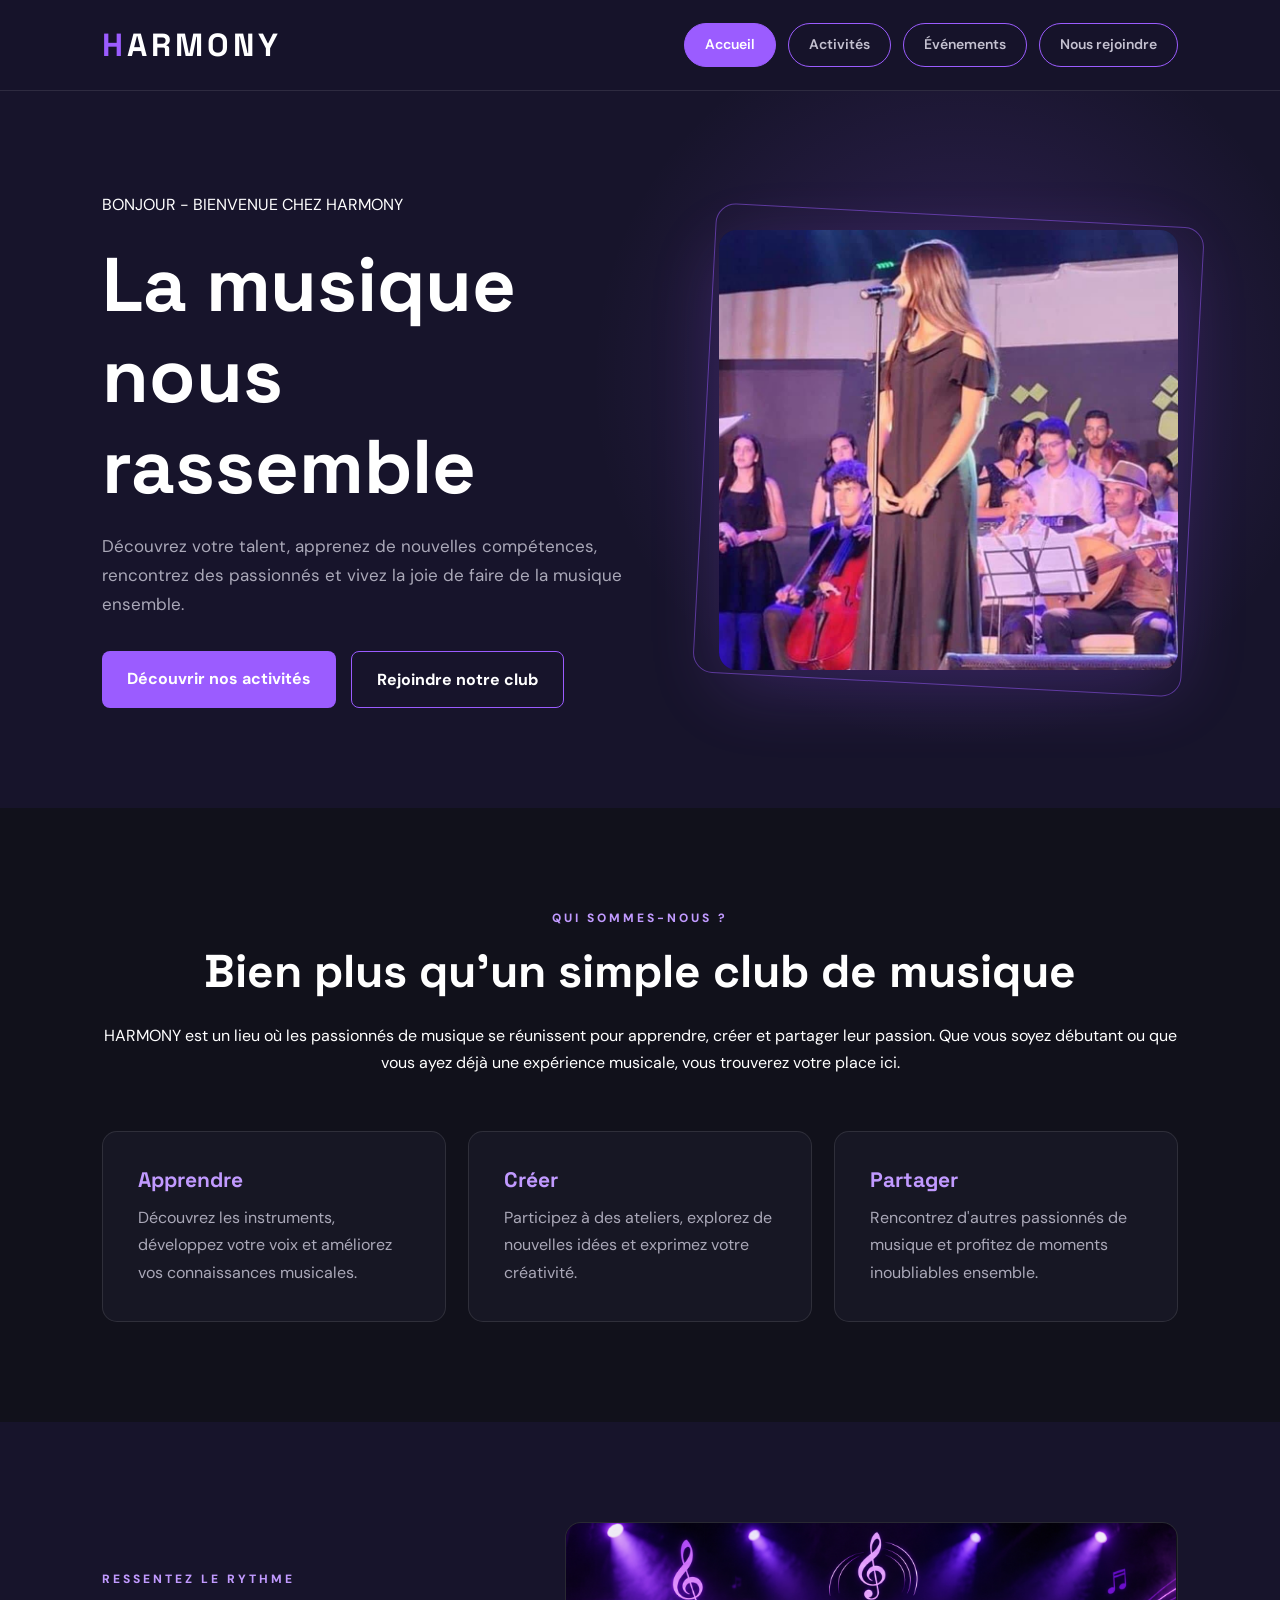
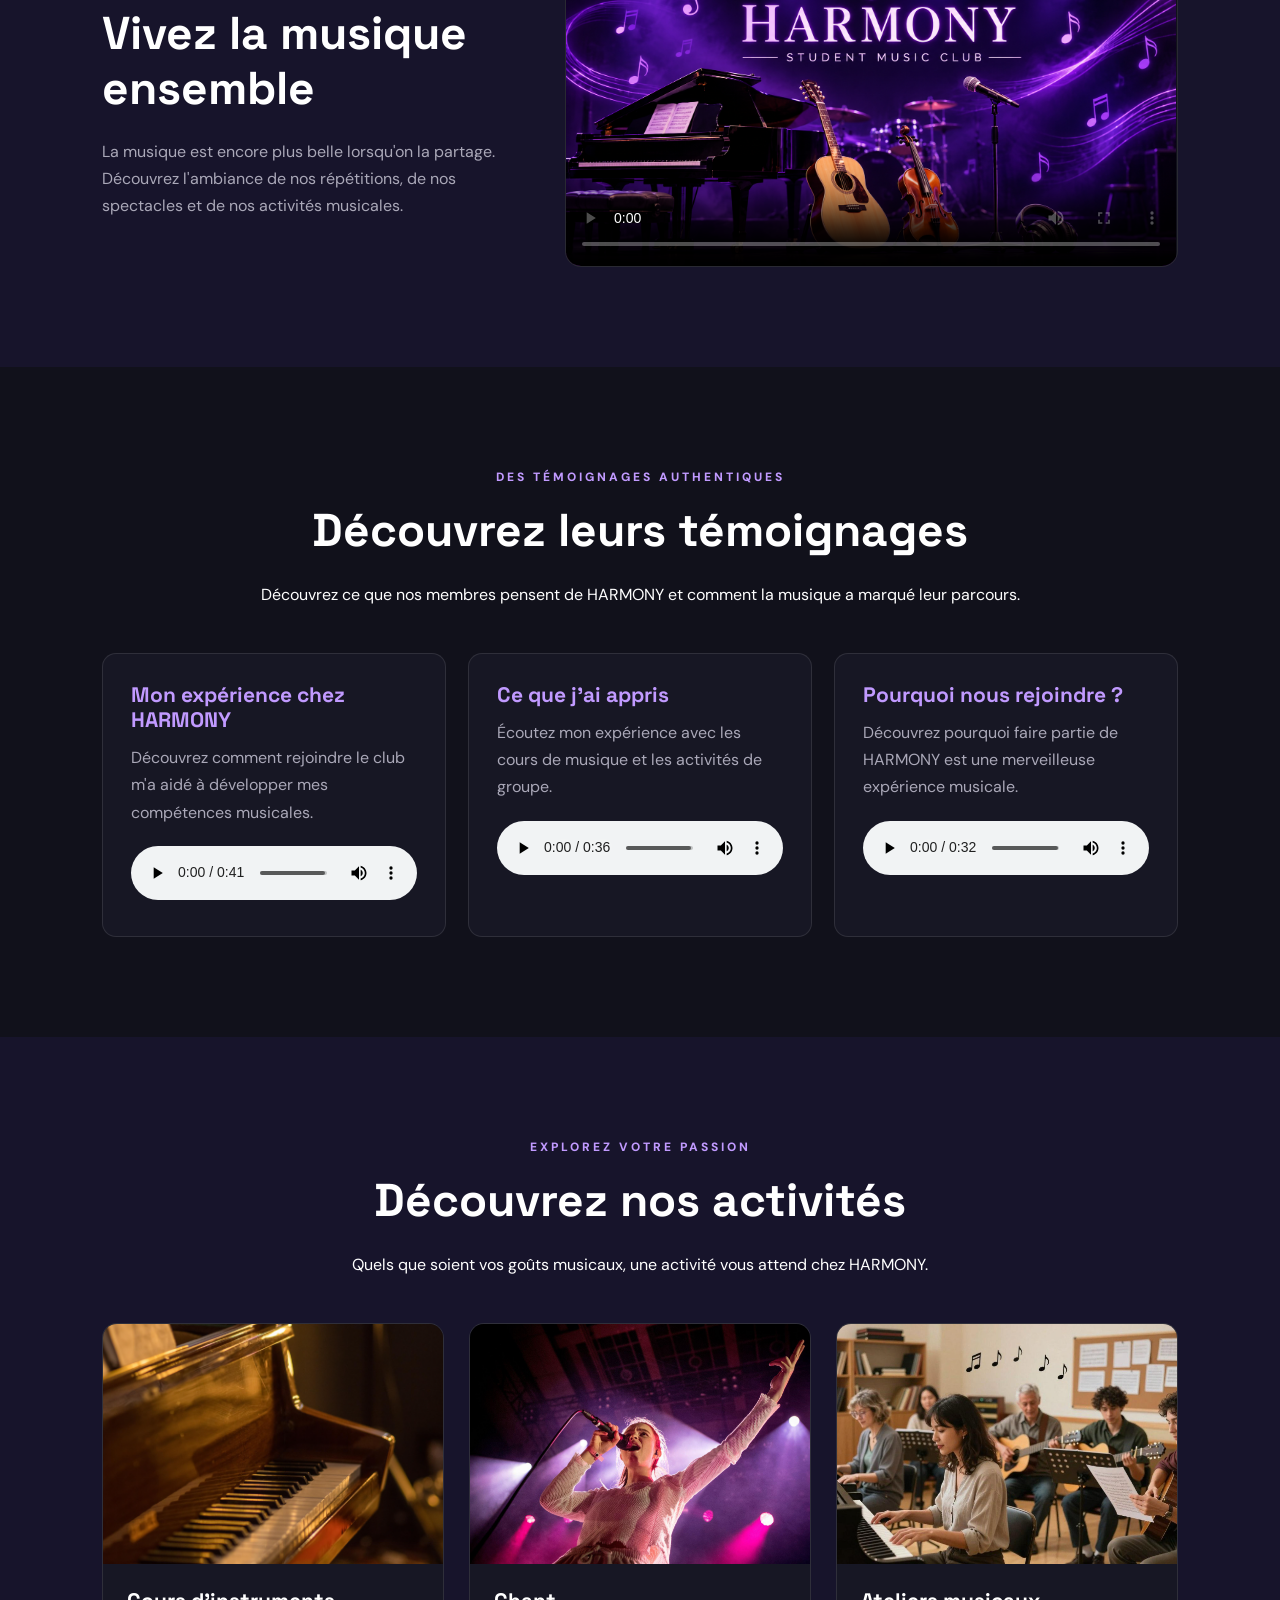
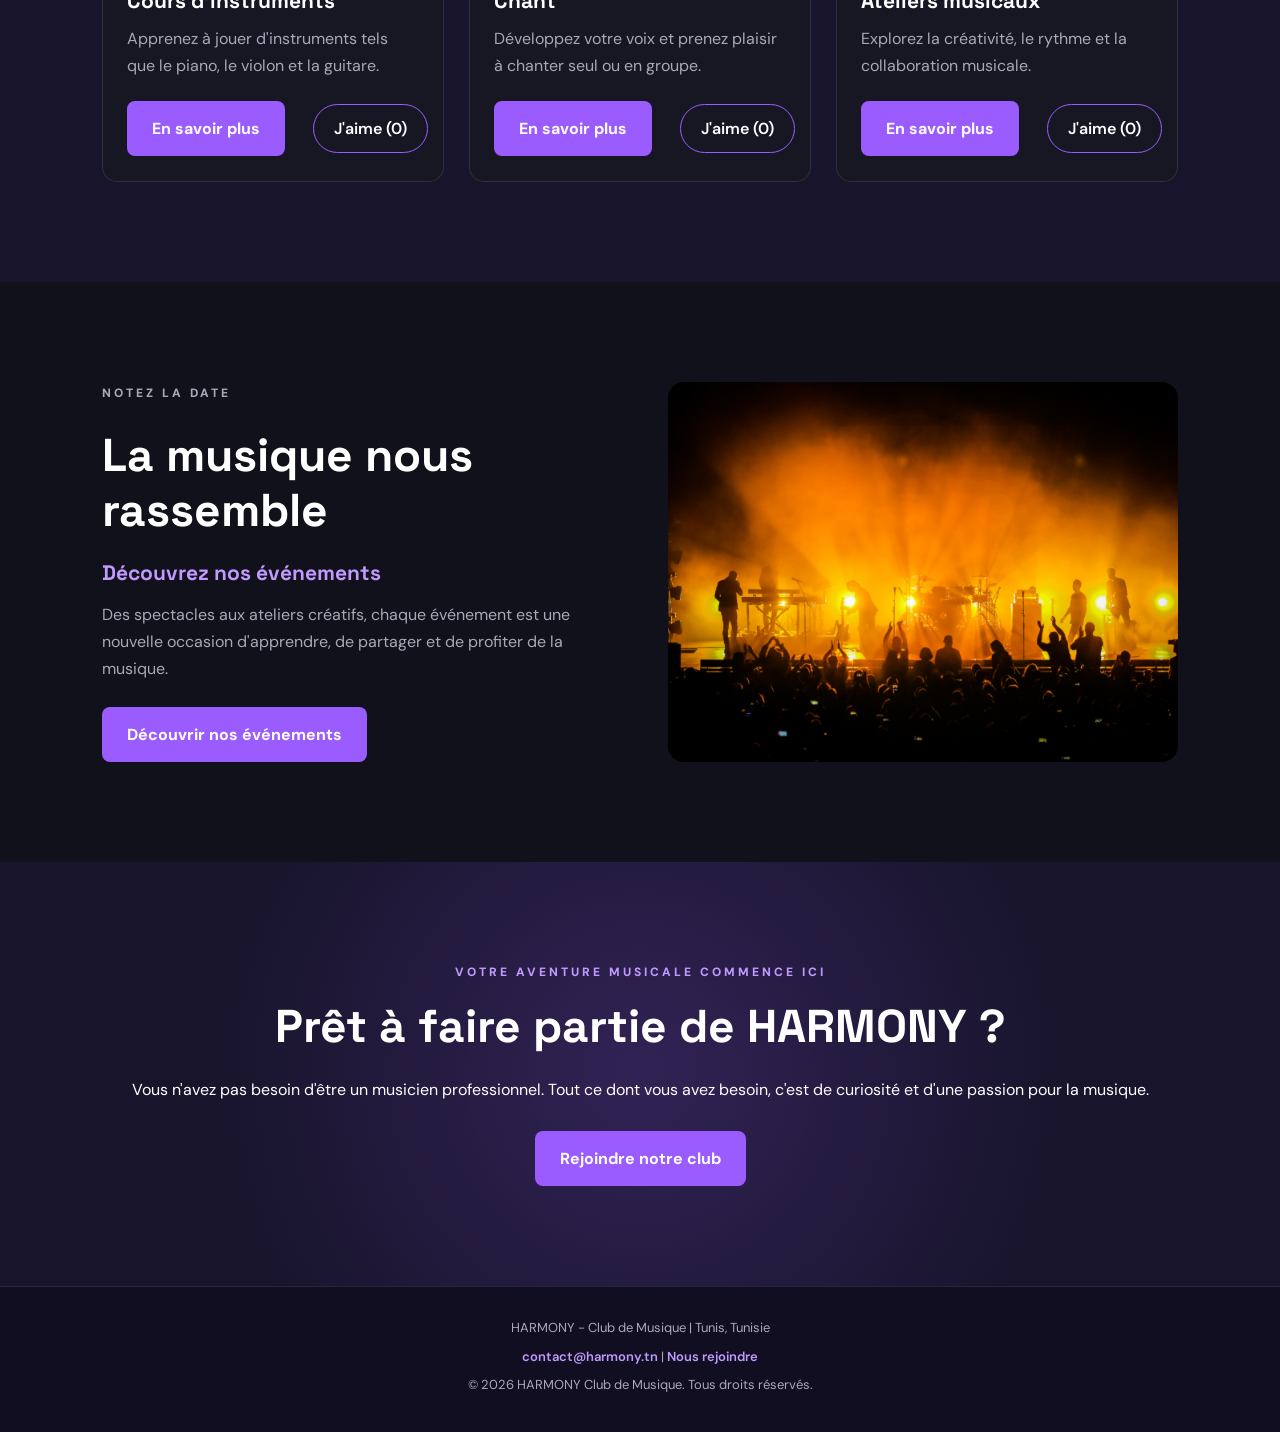
==== commit 2c74b3e0: "Ajout meta description, lien actif et footer contact" ====
--- a/index.html
+++ b/index.html
@@ -1,96 +1,121 @@
 <!DOCTYPE html>
 <html lang="fr">
 <head>
-<meta charset="UTF-8">
-<meta name="viewport" content="width=device-width, initial-scale=1.0">
-<meta name="description" content="HARMONY - Club de Musique pour apprendre, creer et partager la musique ensemble.">
-<title>HARMONY - Club de Musique</title>
-<link rel="stylesheet" href="css/style.css">
+    <meta charset="UTF-8">
+    <meta name="viewport" content="width=device-width, initial-scale=1.0">
+    <meta name="description" content="HARMONY - Club de Musique pour apprendre, creer et partager la musique ensemble.">
+    <title>HARMONY - Club de Musique</title>
+    <link rel="stylesheet" href="css/style.css">
 </head>
 <body>
-<header>
-<a href="index.html" class="logo">HARMONY</a>
-<button class="burger" type="button">☰</button>
-<nav id="main-nav"><ul>
-<li><a href="index.html" class="active">Accueil</a></li>
-<li><a href="activities.html">Activités</a></li>
-<li><a href="events.html">Événements</a></li>
-<li><a href="join.html">Nous rejoindre</a></li>
-</ul></nav>
-</header>
-<main>
-<section id="hero">
-<div class="hero-content">
-<p class="hero-label">BIENVENUE CHEZ HARMONY</p>
-<h1>La musique nous rassemble</h1>
-<p>Découvrez votre talent, apprenez de nouvelles compétences, rencontrez des passionnés et vivez la joie de faire de la musique ensemble.</p>
-<div class="hero-buttons">
-<a href="activities.html">Découvrir nos activités</a>
-<a href="join.html">Rejoindre notre club</a>
-</div>
-</div>
-<div class="hero-image"><img src="images/hero.jpg" alt="Une chanteuse interprétant une chanson sur scène"></div>
-</section>
-<section id="about">
-<p class="section-label">QUI SOMMES-NOUS ?</p>
-<h2>Bien plus qu'un simple club de musique</h2>
-<p>HARMONY est un lieu où les passionnés de musique se réunissent pour apprendre, créer et partager leur passion. Que vous soyez débutant ou que vous ayez déjà une expérience musicale, vous trouverez votre place ici.</p>
-<div class="about-cards">
-<article><h3>Apprendre</h3><p>Découvrez les instruments, développez votre voix et améliorez vos connaissances musicales.</p></article>
-<article><h3>Créer</h3><p>Participez à des ateliers, explorez de nouvelles idées et exprimez votre créativité.</p></article>
-<article><h3>Partager</h3><p>Rencontrez d'autres passionnés de musique et profitez de moments inoubliables ensemble.</p></article>
-</div>
-</section>
-<section id="music-video">
-<div class="video-content">
-<p class="section-label">RESSENTEZ LE RYTHME</p>
-<h2>Vivez la musique ensemble</h2>
-<p>La musique est encore plus belle lorsqu'on la partage. Découvrez l'ambiance de nos répétitions, de nos spectacles et de nos activités musicales.</p>
-</div>
-<video controls poster="images/harmony-music.jpg"><source src="videos/harmony-performance.mp4" type="video/mp4">Votre navigateur ne prend pas en charge la lecture vidéo.</video>
-</section>
-<section id="audio-testimonials">
-<p class="section-label">DES TÉMOIGNAGES AUTHENTIQUES</p>
-<h2>Découvrez leurs témoignages</h2>
-<p>Découvrez ce que nos membres pensent de HARMONY et comment la musique a marqué leur parcours.</p>
-<div class="audio-container">
-<article><h3>Mon expérience chez HARMONY</h3><p>Découvrez comment rejoindre le club m'a aidé à développer mes compétences musicales.</p><audio controls><source src="audio/member1.mp3" type="audio/mpeg">Votre navigateur ne prend pas en charge la lecture audio.</audio></article>
-<article><h3>Ce que j'ai appris</h3><p>Écoutez mon expérience avec les cours de musique et les activités de groupe.</p><audio controls><source src="audio/member2.mp3" type="audio/mpeg">Votre navigateur ne prend pas en charge la lecture audio.</audio></article>
-<article><h3>Pourquoi nous rejoindre ?</h3><p>Découvrez pourquoi faire partie de HARMONY est une merveilleuse expérience musicale.</p><audio controls><source src="audio/member3.mp3" type="audio/mpeg">Votre navigateur ne prend pas en charge la lecture audio.</audio></article>
-</div>
-</section>
-<section id="home-activities">
-<p class="section-label">EXPLOREZ VOTRE PASSION</p>
-<h2>Découvrez nos activités</h2>
-<p>Quels que soient vos goûts musicaux, une activité vous attend chez HARMONY.</p>
-<div class="activities-container">
-<article><img src="images/piano.jpg" alt="Cours de piano" loading="lazy"><h3>Cours d'instruments</h3><p>Apprenez à jouer d'instruments tels que le piano, le violon et la guitare.</p><a href="activities.html">En savoir plus</a><button class="btn-jaime" type="button">J'aime (0)</button></article>
-<article><img src="images/singing.jpg" alt="Chanteur en pleine prestation" loading="lazy"><h3>Chant</h3><p>Développez votre voix et prenez plaisir à chanter seul ou en groupe.</p><a href="activities.html">En savoir plus</a><button class="btn-jaime" type="button">J'aime (0)</button></article>
-<article><img src="images/workshop.jpg" alt="Atelier de musique" loading="lazy"><h3>Ateliers musicaux</h3><p>Explorez la créativité, le rythme et la collaboration musicale.</p><a href="activities.html">En savoir plus</a><button class="btn-jaime" type="button">J'aime (0)</button></article>
-</div>
-</section>
-<section id="home-events">
-<div>
-<p class="section-label">NOTEZ LA DATE</p>
-<h2>La musique nous rassemble</h2>
-<h3>Découvrez nos événements</h3>
-<p>Des spectacles aux ateliers créatifs, chaque événement est une nouvelle occasion d'apprendre, de partager et de profiter de la musique.</p>
-<a href="events.html">Découvrir nos événements</a>
-</div>
-<img src="images/concert.jpg" alt="Musiciens en concert" loading="lazy">
-</section>
-<section id="home-join">
-<p class="section-label">VOTRE AVENTURE MUSICALE COMMENCE ICI</p>
-<h2>Prêt à faire partie de HARMONY ?</h2>
-<p>Vous n'avez pas besoin d'être un musicien professionnel. Tout ce dont vous avez besoin, c'est de curiosité et d'une passion pour la musique.</p>
-<a href="join.html">Rejoindre notre club</a>
-</section>
-</main>
-<footer>
-<p>HARMONY - Club de Musique | Tunis, Tunisie</p>
-<p><a href="mailto:contact@harmony.tn">contact@harmony.tn</a> | <a href="join.html">Nous rejoindre</a></p>
-<p>&copy; 2026 HARMONY Club de Musique. Tous droits réservés.</p>
-</footer>
-<script src="js/script.js" defer></script>
+    <header>
+        <a href="index.html" class="logo">HARMONY</a>
+        <button class="burger" type="button">☰</button>
+        <nav id="main-nav">
+            <ul>
+                <li><a href="index.html" class="active">Accueil</a></li>
+                <li><a href="activities.html">Activités</a></li>
+                <li><a href="events.html">Événements</a></li>
+                <li><a href="join.html">Nous rejoindre</a></li>
+            </ul>
+        </nav>
+    </header>
+    <main>
+        <section id="hero">
+            <div class="hero-content">
+                <p class="hero-label">BIENVENUE CHEZ HARMONY</p>
+                <h1>La musique nous rassemble</h1>
+                <p>Découvrez votre talent, apprenez de nouvelles compétences, rencontrez des passionnés et vivez la joie de faire de la musique ensemble.</p>
+                <div class="hero-buttons">
+                    <a href="activities.html">Découvrir nos activités</a>
+                    <a href="join.html">Rejoindre notre club</a>
+                </div>
+            </div>
+            <div class="hero-image">
+                <img src="images/hero.jpg" alt="Une chanteuse interprétant une chanson sur scène">
+            </div>
+        </section>
+        <section id="about">
+            <p class="section-label">QUI SOMMES-NOUS ?</p>
+            <h2>Bien plus qu'un simple club de musique</h2>
+            <p>HARMONY est un lieu où les passionnés de musique se réunissent pour apprendre, créer et partager leur passion. Que vous soyez débutant ou que vous ayez déjà une expérience musicale, vous trouverez votre place ici.</p>
+            <div class="about-cards">
+                <article><h3>Apprendre</h3><p>Découvrez les instruments, développez votre voix et améliorez vos connaissances musicales.</p></article>
+                <article><h3>Créer</h3><p>Participez à des ateliers, explorez de nouvelles idées et exprimez votre créativité.</p></article>
+                <article><h3>Partager</h3><p>Rencontrez d'autres passionnés de musique et profitez de moments inoubliables ensemble.</p></article>
+            </div>
+        </section>
+        <section id="music-video">
+            <div class="video-content">
+                <p class="section-label">RESSENTEZ LE RYTHME</p>
+                <h2>Vivez la musique ensemble</h2>
+                <p>La musique est encore plus belle lorsqu'on la partage. Découvrez l'ambiance de nos répétitions, de nos spectacles et de nos activités musicales.</p>
+            </div>
+            <video controls poster="images/harmony-music.jpg">
+                <source src="videos/harmony-performance.mp4" type="video/mp4">
+                Votre navigateur ne prend pas en charge la lecture vidéo.
+            </video>
+        </section>
+        <section id="audio-testimonials">
+            <p class="section-label">DES TÉMOIGNAGES AUTHENTIQUES</p>
+            <h2>Découvrez leurs témoignages</h2>
+            <p>Découvrez ce que nos membres pensent de HARMONY et comment la musique a marqué leur parcours.</p>
+            <div class="audio-container">
+                <article><h3>Mon expérience chez HARMONY</h3><p>Découvrez comment rejoindre le club m'a aidé à développer mes compétences musicales.</p><audio controls><source src="audio/member1.mp3" type="audio/mpeg">Votre navigateur ne prend pas en charge la lecture audio.</audio></article>
+                <article><h3>Ce que j'ai appris</h3><p>Écoutez mon expérience avec les cours de musique et les activités de groupe.</p><audio controls><source src="audio/member2.mp3" type="audio/mpeg">Votre navigateur ne prend pas en charge la lecture audio.</audio></article>
+                <article><h3>Pourquoi nous rejoindre ?</h3><p>Découvrez pourquoi faire partie de HARMONY est une merveilleuse expérience musicale.</p><audio controls><source src="audio/member3.mp3" type="audio/mpeg">Votre navigateur ne prend pas en charge la lecture audio.</audio></article>
+            </div>
+        </section>
+        <section id="home-activities">
+            <p class="section-label">EXPLOREZ VOTRE PASSION</p>
+            <h2>Découvrez nos activités</h2>
+            <p>Quels que soient vos goûts musicaux, une activité vous attend chez HARMONY.</p>
+            <div class="activities-container">
+                <article>
+                    <img src="images/piano.jpg" alt="Cours de piano" loading="lazy">
+                    <h3>Cours d'instruments</h3>
+                    <p>Apprenez à jouer d'instruments tels que le piano, le violon et la guitare.</p>
+                    <a href="activities.html">En savoir plus</a>
+                    <button class="btn-jaime" type="button">J'aime (0)</button>
+                </article>
+                <article>
+                    <img src="images/singing.jpg" alt="Chanteur en pleine prestation" loading="lazy">
+                    <h3>Chant</h3>
+                    <p>Développez votre voix et prenez plaisir à chanter seul ou en groupe.</p>
+                    <a href="activities.html">En savoir plus</a>
+                    <button class="btn-jaime" type="button">J'aime (0)</button>
+                </article>
+                <article>
+                    <img src="images/workshop.jpg" alt="Atelier de musique" loading="lazy">
+                    <h3>Ateliers musicaux</h3>
+                    <p>Explorez la créativité, le rythme et la collaboration musicale.</p>
+                    <a href="activities.html">En savoir plus</a>
+                    <button class="btn-jaime" type="button">J'aime (0)</button>
+                </article>
+            </div>
+        </section>
+        <section id="home-events">
+            <div>
+                <p class="section-label">NOTEZ LA DATE</p>
+                <h2>La musique nous rassemble</h2>
+                <h3>Découvrez nos événements</h3>
+                <p>Des spectacles aux ateliers créatifs, chaque événement est une nouvelle occasion d'apprendre, de partager et de profiter de la musique.</p>
+                <a href="events.html">Découvrir nos événements</a>
+            </div>
+            <img src="images/concert.jpg" alt="Musiciens en concert" loading="lazy">
+        </section>
+        <section id="home-join">
+            <p class="section-label">VOTRE AVENTURE MUSICALE COMMENCE ICI</p>
+            <h2>Prêt à faire partie de HARMONY ?</h2>
+            <p>Vous n'avez pas besoin d'être un musicien professionnel. Tout ce dont vous avez besoin, c'est de curiosité et d'une passion pour la musique.</p>
+            <a href="join.html">Rejoindre notre club</a>
+        </section>
+    </main>
+    <footer>
+        <p>HARMONY - Club de Musique | Tunis, Tunisie</p>
+        <p><a href="mailto:contact@harmony.tn">contact@harmony.tn</a> | <a href="join.html">Nous rejoindre</a></p>
+        <p>&copy; 2026 HARMONY Club de Musique. Tous droits réservés.</p>
+    </footer>
+    <script src="js/script.js" defer></script>
 </body>
 </html>
--- a/css/style.css
+++ b/css/style.css
@@ -1,116 +1,150 @@
 @import url('https://fonts.googleapis.com/css2?family=DM+Sans:wght@400;500;600;700;800&family=Space+Grotesk:wght@400;500;600;700&display=swap');
-:root{--black:#17142B;--dark:#11111b;--card:#171724;--purple:#9b5cff;--purple-light:#c19aff;--white:#fff;--gray:#aaa8b8;--border:rgba(255,255,255,.1)}
-*{margin:0;padding:0;box-sizing:border-box}
-body{background-color:var(--black);color:var(--white);font-family:'DM Sans',sans-serif;line-height:1.7;font-size:16px}
-a{color:inherit;text-decoration:none}
-img{display:block;max-width:100%}
-button,input,select,textarea{font:inherit}
-a:focus-visible,button:focus-visible,input:focus-visible,select:focus-visible,textarea:focus-visible{outline:3px solid var(--purple-light);outline-offset:3px}
-header{width:100%;min-height:85px;padding:18px 8%;display:flex;align-items:center;justify-content:space-between;background-color:#17142b;border-bottom:1px solid var(--border);position:sticky;top:0;z-index:100}
-.logo{display:inline-block;font-family:'Space Grotesk',sans-serif;font-size:32px;font-weight:800;letter-spacing:4px}
-.logo::first-letter{color:var(--purple)}
-nav ul{display:flex;align-items:center;gap:12px;list-style:none}
-nav a{display:inline-block;color:#c4c1d0;font-size:14px;font-weight:600;padding:9px 20px;border:1px solid var(--purple);border-radius:30px}
-nav a:hover,nav a.active{background-color:var(--purple);color:var(--white)}
-.burger{display:none;background-color:transparent;border:1px solid var(--purple);color:#fff;font-size:24px;line-height:1;padding:6px 12px;border-radius:8px;cursor:pointer}
-section{padding:100px 8%}
-.section-label{color:var(--purple-light);font-size:12px;font-weight:800;letter-spacing:3px;text-transform:uppercase;margin-bottom:16px}
-h1,h2,h3{font-family:'Space Grotesk',sans-serif;line-height:1.2}
-h1{font-size:3rem;font-weight:700}
-h2{font-size:2.2rem;margin-bottom:22px}
-h3{font-size:21px;margin-bottom:12px}
-.hero-buttons a,#home-events a,#home-join a,#join a,.events-container article a,.activities-container article a{display:inline-block;padding:14px 25px;background-color:var(--purple);color:var(--white);border-radius:8px;font-weight:700}
-.filtre-btn,.btn-jaime{padding:10px 20px;border:1px solid var(--purple);background-color:transparent;color:#fff;border-radius:30px;cursor:pointer;font-weight:600}
-.filtre-btn.actif,.btn-jaime.actif{background-color:var(--purple)}
-#hero{min-height:680px;display:grid;grid-template-columns:1.1fr .9fr;align-items:center;gap:55px;background-color:var(--black)}
-.hero-content{max-width:650px}
-.hero-content h1{margin:20px 0}
-.hero-content>p:not(.hero-label){color:var(--gray);max-width:520px;font-size:17px;margin-bottom:32px}
-.hero-buttons{display:flex;flex-wrap:wrap;gap:15px}
-.hero-buttons a:last-child{background-color:transparent;border:1px solid var(--purple)}
-.hero-image{position:relative}
-.hero-image img{width:100%;height:440px;border-radius:18px;position:relative}
-#about,#audio-testimonials,#home-activities,#lessons,#singing,#workshops,#upcoming-events,#past-events,#home-join,#join{text-align:center}
-#about,#audio-testimonials,#past-events,#home-events,#home-join,#join{background-color:var(--dark)}
-#about>p:not(.section-label),#audio-testimonials>p:not(.section-label),#home-activities>p:not(.section-label),#lessons>p:not(.section-label),#singing>p:not(.section-label),#workshops>p:not(.section-label),#past-events>p:not(.section-label),#home-join>p:not(.section-label),#join>p:not(.section-label){margin:0 auto}
-#home-join>p:not(.section-label),#join>p:not(.section-label){margin-bottom:28px}
-.about-cards,.audio-container,.activities-container,.events-container{display:grid;gap:22px;margin-top:45px;text-align:left}
-.about-cards{grid-template-columns:repeat(3,1fr);margin-top:55px}
-.audio-container{grid-template-columns:repeat(3,1fr)}
-.activities-container{grid-template-columns:repeat(3,1fr);gap:25px}
-.events-container{grid-template-columns:repeat(3,1fr);gap:25px}
-#lessons .activities-container,#singing .activities-container,#workshops .activities-container{grid-template-columns:repeat(2,1fr)}
-.about-cards article,.audio-container article,.activities-container article,.events-container article{background-color:var(--card);border:1px solid var(--border);border-radius:15px}
-.about-cards article{padding:35px}
-.audio-container article{padding:28px;border-radius:14px}
-.activities-container article,.events-container article{overflow:hidden}
-.events-container article{padding-bottom:28px}
-.about-cards h3,.audio-container h3{color:var(--purple-light)}
-.about-cards p,.audio-container p,.activities-container article p,.events-container article p{color:var(--gray)}
-.audio-container p,.activities-container article p{margin-bottom:20px}
-.activities-container img{width:100%;height:240px}
-.activities-container h3,.activities-container article p,.activities-container article a{margin-left:24px;margin-right:24px}
-.activities-container h3{margin-top:24px}
-.activities-container article a{margin-bottom:25px}
-.audio-container audio{width:100%}
-.events-container img{width:100%;height:220px}
-.events-container h3,.events-container article p{margin-left:23px;margin-right:23px}
-.events-container h3{margin-top:23px}
-.events-container article p{margin-bottom:10px}
-.events-container article a{margin:15px 23px 0}
-#music-video{display:grid;grid-template-columns:.8fr 1.2fr;gap:55px;align-items:center}
-.video-content p:not(.section-label){color:var(--gray)}
-#music-video video{width:100%;max-height:420px;border-radius:16px;background-color:var(--dark);border:1px solid var(--border)}
-#home-events{background-color:var(--dark);display:grid;grid-template-columns:1fr 1fr;align-items:center;gap:55px}
-#home-events p{color:var(--gray);margin-bottom:25px}
-#home-events img{width:100%;height:380px;border-radius:16px}
-#home-events h3{color:var(--purple-light);margin-bottom:15px}
-#past-events>p:not(.section-label){margin-bottom:35px}
-#past-events img{width:100%;max-height:450px;border-radius:16px}
-#countdown{color:var(--purple-light);font-weight:700;margin-top:10px}
-.filtres{margin:20px 0;display:flex;gap:10px;justify-content:center;flex-wrap:wrap}
-.btn-jaime{margin:0 24px 25px}
-#intro{text-align:center;padding:110px 8%;background-color:var(--dark)}
-#intro p:not(.section-label){margin:22px auto 0}
-#intro img{width:100%;max-height:350px;margin-top:40px;border:2px solid var(--purple);border-radius:18px}
-#join-form-section{max-width:950px;margin:auto}
-#join-form-section>p:not(.section-label){margin-bottom:35px}
-#join-form{background-color:var(--card);border:1px solid var(--border);border-radius:18px;padding:40px}
-#join-form h3{color:var(--purple-light);margin:35px 0 22px}
-#join-form>div{margin-bottom:22px}
-#join-form label{display:block;color:#e7e4f0;font-weight:600;margin-bottom:9px}
-#join-form input:not([type="checkbox"]),#join-form select,#join-form textarea{width:100%;padding:14px;border-radius:8px;border:1px solid var(--border);background-color:var(--dark);color:var(--white);outline:none}
-#join-form input:focus,#join-form select:focus,#join-form textarea:focus{border-color:var(--purple)}
-#join-form textarea{resize:vertical}
-#join-form .choice-group{display:grid;grid-template-columns:repeat(2,1fr);gap:15px}
-#join-form .choice-group label,#join-form .agreement label{display:flex;align-items:center;gap:10px;font-weight:400}
-#join-form input[type="checkbox"]{width:17px;height:17px}
-#join-form button{width:100%;padding:16px;border:none;border-radius:8px;background-color:var(--purple);color:var(--white);font-weight:800;cursor:pointer}
-#form-message{margin-top:18px;color:var(--purple-light)}
-#join-form input.invalide,#join-form select.invalide,#join-form textarea.invalide{border:2px solid #ff6b6b}
-#join-form input.valide,#join-form select.valide,#join-form textarea.valide{border:2px solid #4ecb71}
-footer{padding:30px 8%;background-color:#100e20;border-top:1px solid var(--border);text-align:center;color:var(--gray);font-size:14px}
-footer a{color:var(--purple-light);font-weight:600}
-footer p{margin-bottom:6px}
-@media (max-width:900px){
-#hero,#music-video,#home-events{grid-template-columns:1fr}
-.hero-image img{height:350px}
-.about-cards,.audio-container,.events-container,.activities-container{grid-template-columns:repeat(2,1fr)}
+:root {
+    --black: #17142B;
+    --dark: #11111b;
+    --card: #171724;
+    --purple: #9b5cff;
+    --purple-light: #c19aff;
+    --white: #ffffff;
+    --gray: #aaa8b8;
+    --border: rgba(255, 255, 255, 0.1);
 }
-@media (max-width:768px){
-.burger{display:block}
-header{flex-wrap:wrap}
-nav{width:100%;display:none}
-nav.open{display:block}
-nav ul{flex-direction:column;align-items:stretch;gap:10px;padding-top:15px}
-nav a{display:block;text-align:center}
+* { margin: 0; padding: 0; box-sizing: border-box; }
+html { scroll-behavior: smooth; }
+body { background: var(--black); color: var(--white); font-family: 'DM Sans', sans-serif; line-height: 1.7; }
+a { color: inherit; text-decoration: none; }
+img { display: block; max-width: 100%; object-fit: cover; }
+button, input, select, textarea { font: inherit; }
+a:focus-visible, button:focus-visible, input:focus-visible, select:focus-visible, textarea:focus-visible { outline: 3px solid var(--purple-light); outline-offset: 3px; }
+header { width: 100%; min-height: 85px; padding: 18px 8%; display: flex; align-items: center; justify-content: space-between; background: rgba(23, 20, 43, 0.92); border-bottom: 1px solid var(--border); position: sticky; top: 0; z-index: 100; backdrop-filter: blur(15px); }
+.logo { display: inline-block; font-family: 'Space Grotesk', sans-serif; font-size: 32px; font-weight: 800; letter-spacing: 4px; color: var(--white); transition: 0.3s; }
+.logo::first-letter { color: var(--purple); }
+.logo:hover { color: var(--purple-light); transform: scale(1.05); }
+nav ul { display: flex; align-items: center; gap: 12px; list-style: none; }
+nav a { display: inline-block; color: #c4c1d0; font-size: 14px; font-weight: 600; padding: 9px 20px; border: 1px solid var(--purple); border-radius: 30px; transition: 0.3s; }
+nav a:hover, nav a.active { background: var(--purple); color: var(--white); }
+nav a:hover { transform: translateY(-3px); }
+.burger { display: none; background: transparent; border: 1px solid var(--purple); color: white; font-size: 24px; padding: 6px 12px; border-radius: 8px; cursor: pointer; }
+section { padding: 100px 8%; }
+.section-label { color: var(--purple-light); font-size: 12px; font-weight: 800; letter-spacing: 3px; text-transform: uppercase; margin-bottom: 16px; }
+h1, h2, h3 { font-family: 'Space Grotesk', sans-serif; line-height: 1.2; }
+h1 { font-size: clamp(42px, 6vw, 76px); font-weight: 700; }
+h2 { font-size: clamp(30px, 4vw, 46px); margin-bottom: 22px; }
+h3 { font-size: 21px; margin-bottom: 12px; }
+.hero-buttons a, #home-events a, #home-join a, #join a, .events-container article a, .activities-container article a { display: inline-block; padding: 14px 25px; background: var(--purple); color: var(--white); border-radius: 8px; font-weight: 700; transition: 0.3s; }
+.hero-buttons a:hover, #home-events a:hover, #home-join a:hover, #join a:hover, .events-container article a:hover, .activities-container article a:hover { background: var(--purple-light); color: var(--black); transform: translateY(-4px); }
+#hero { min-height: 680px; display: grid; grid-template-columns: 1.1fr 0.9fr; align-items: center; gap: 55px; background: radial-gradient(circle at 75% 40%, rgba(155, 92, 255, 0.2), transparent 35%), var(--black); }
+.hero-content { max-width: 650px; }
+.hero-content h1 { margin: 20px 0; }
+.hero-content h1 span { color: var(--purple); }
+.hero-content > p:not(.hero-label) { color: var(--gray); max-width: 520px; font-size: 17px; margin-bottom: 32px; }
+.hero-buttons { display: flex; flex-wrap: wrap; gap: 15px; }
+.hero-buttons a:last-child { background: transparent; border: 1px solid var(--purple); }
+.hero-buttons a:last-child:hover { background: var(--purple); color: var(--white); }
+.hero-image { position: relative; }
+.hero-image::before { content: ""; position: absolute; top: -15px; left: -15px; right: -15px; bottom: -15px; border: 1px solid rgba(155, 92, 255, 0.5); border-radius: 20px; transform: rotate(3deg); }
+.hero-image img { width: 100%; height: 440px; border-radius: 18px; position: relative; box-shadow: 0 20px 70px rgba(155, 92, 255, 0.2); }
+#about { text-align: center; background: var(--dark); }
+#about > p:not(.section-label) { margin: 0 auto; }
+.about-cards { display: grid; grid-template-columns: repeat(3, 1fr); gap: 22px; margin-top: 55px; text-align: left; }
+.about-cards article { background: var(--card); border: 1px solid var(--border); padding: 35px; border-radius: 15px; transition: 0.3s; }
+.about-cards article:hover { transform: translateY(-9px); border-color: var(--purple); box-shadow: 0 15px 40px rgba(155, 92, 255, 0.12); }
+.about-cards h3 { color: var(--purple-light); }
+.about-cards p { color: var(--gray); }
+#music-video { display: grid; grid-template-columns: 0.8fr 1.2fr; gap: 55px; align-items: center; }
+.video-content p:not(.section-label) { color: var(--gray); }
+#music-video video { width: 100%; max-height: 420px; border-radius: 16px; background: var(--dark); border: 1px solid var(--border); }
+#audio-testimonials { background: var(--dark); text-align: center; }
+#audio-testimonials > p:not(.section-label) { margin: 0 auto; }
+.audio-container { display: grid; grid-template-columns: repeat(3, 1fr); gap: 22px; margin-top: 45px; text-align: left; }
+.audio-container article { padding: 28px; background: var(--card); border: 1px solid var(--border); border-radius: 14px; }
+.audio-container h3 { color: var(--purple-light); }
+.audio-container p { color: var(--gray); margin-bottom: 20px; }
+.audio-container audio { width: 100%; }
+#home-activities, #lessons, #singing, #workshops { text-align: center; }
+#home-activities > p:not(.section-label), #lessons > p:not(.section-label), #singing > p:not(.section-label), #workshops > p:not(.section-label) { margin: 0 auto; }
+.activities-container { display: grid; grid-template-columns: repeat(3, 1fr); gap: 25px; margin-top: 45px; text-align: left; }
+#lessons .activities-container, #singing .activities-container, #workshops .activities-container { grid-template-columns: repeat(2, 1fr); }
+.activities-container article { overflow: hidden; background: var(--card); border: 1px solid var(--border); border-radius: 15px; transition: 0.35s; }
+.activities-container article:hover { transform: translateY(-8px); border-color: var(--purple); box-shadow: 0 15px 35px rgba(155, 92, 255, 0.13); }
+.activities-container img { width: 100%; height: 240px; transition: 0.5s; }
+.activities-container article:hover img { transform: scale(1.04); }
+.activities-container h3, .activities-container article p, .activities-container article a { margin-left: 24px; margin-right: 24px; }
+.activities-container h3 { margin-top: 24px; }
+.activities-container article p { color: var(--gray); margin-bottom: 22px; }
+.activities-container article a { margin-bottom: 25px; }
+#home-events { background: var(--dark); display: grid; grid-template-columns: 1fr 1fr; align-items: center; gap: 55px; }
+#home-events p { color: var(--gray); margin-bottom: 25px; }
+#home-events img { width: 100%; height: 380px; border-radius: 16px; }
+#home-events h3 { color: var(--purple-light); margin-bottom: 15px; }
+#upcoming-events { text-align: center; }
+.events-container { display: grid; grid-template-columns: repeat(3, 1fr); gap: 25px; margin-top: 45px; text-align: left; }
+.events-container article { background: var(--card); border: 1px solid var(--border); border-radius: 15px; overflow: hidden; padding-bottom: 28px; transition: 0.3s; }
+.events-container article:hover { transform: translateY(-8px); border-color: var(--purple); }
+.events-container img { width: 100%; height: 220px; }
+.events-container h3, .events-container article p { margin-left: 23px; margin-right: 23px; }
+.events-container h3 { margin-top: 23px; }
+.events-container article p { color: var(--gray); margin-bottom: 10px; }
+.events-container article a { margin: 15px 23px 0; }
+#past-events { background: var(--dark); text-align: center; }
+#past-events > p:not(.section-label) { margin: 0 auto 35px; }
+#past-events img { width: 100%; max-height: 450px; border-radius: 16px; }
+#home-join, #join { text-align: center; background: radial-gradient(circle at center, rgba(155, 92, 255, 0.2), transparent 65%), var(--black); }
+#home-join > p:not(.section-label), #join > p:not(.section-label) { margin: 0 auto 28px; }
+#intro { text-align: center; padding-top: 110px; padding-bottom: 110px; background: radial-gradient(circle at 50% 0%, rgba(155, 92, 255, 0.2), transparent 60%), var(--dark); }
+#intro p:not(.section-label) { margin: 22px auto 0; }
+#intro img { width: 100%; max-height: 350px; margin-top: 40px; border: 2px solid rgba(155, 92, 255, 0.7); border-radius: 18px; box-shadow: 0 0 15px rgba(155, 92, 255, 0.15); }
+#join-form-section { max-width: 950px; margin: auto; }
+#join-form-section > p:not(.section-label) { margin-bottom: 35px; }
+#join-form { background: var(--card); border: 1px solid var(--border); border-radius: 18px; padding: 40px; }
+#join-form h3 { color: var(--purple-light); margin: 35px 0 22px; }
+#join-form > div { margin-bottom: 22px; }
+#join-form label { display: block; color: #e7e4f0; font-weight: 600; margin-bottom: 9px; }
+#join-form input:not([type="checkbox"]), #join-form select, #join-form textarea { width: 100%; padding: 14px; border-radius: 8px; border: 1px solid var(--border); background: var(--dark); color: var(--white); outline: none; }
+#join-form input:focus, #join-form select:focus, #join-form textarea:focus { border-color: var(--purple); box-shadow: 0 0 0 3px rgba(155, 92, 255, 0.12); }
+#join-form textarea { resize: vertical; }
+#join-form .choice-group { display: grid; grid-template-columns: repeat(2, 1fr); gap: 15px; }
+#join-form .choice-group label, #join-form .agreement label { display: flex; align-items: center; gap: 10px; font-weight: 400; }
+#join-form input[type="checkbox"] { accent-color: var(--purple); width: 17px; height: 17px; }
+#join-form button { width: 100%; padding: 16px; border: none; border-radius: 8px; background: var(--purple); color: var(--white); font-weight: 800; cursor: pointer; transition: 0.3s; }
+#join-form button:hover { background: var(--purple-light); color: var(--black); }
+#form-message { margin-top: 18px; color: var(--purple-light); }
+#form-message.erreur { color: #ff6b6b; }
+#form-message.ok { color: #c19aff; }
+footer { padding: 30px 8%; background: #100e20; border-top: 1px solid var(--border); text-align: center; color: var(--gray); font-size: 13px; }
+footer a { color: var(--purple-light); font-weight: 600; }
+footer p { margin-bottom: 6px; }
+@keyframes fadeUp { from { opacity: 0; transform: translateY(25px); } to { opacity: 1; transform: translateY(0); } }
+.hero-content, .hero-image { animation: fadeUp 0.9s ease both; }
+.hero-image { animation-delay: 0.2s; }
+@media (max-width: 900px) {
+    #hero, #music-video, #home-events { grid-template-columns: 1fr; }
+    .hero-image img { height: 350px; }
+    .about-cards, .audio-container, .events-container { grid-template-columns: repeat(2, 1fr); }
+    .activities-container { grid-template-columns: repeat(2, 1fr); }
 }
-@media (max-width:600px){
-header{padding:18px 5%}
-section{padding:65px 6%}
-.about-cards,.audio-container,.activities-container,.events-container,#lessons .activities-container,#singing .activities-container,#workshops .activities-container{grid-template-columns:1fr}
-#join-form{padding:22px}
-#join-form .choice-group{grid-template-columns:1fr}
-.hero-buttons{flex-direction:column}
-.hero-buttons a{text-align:center}
-}+@media (max-width: 768px) {
+    .burger { display: block; }
+    header { flex-wrap: wrap; }
+    nav { width: 100%; display: none; }
+    nav.open { display: block; }
+    nav ul { flex-direction: column; align-items: stretch; gap: 10px; padding-top: 15px; }
+    nav a { display: block; text-align: center; }
+}
+@media (max-width: 600px) {
+    header { padding: 18px 5%; flex-direction: column; gap: 15px; }
+    nav ul { gap: 10px; flex-wrap: wrap; justify-content: center; }
+    nav a { font-size: 12px; padding: 7px 14px; }
+    section { padding: 65px 6%; }
+    .about-cards, .audio-container, .activities-container, .events-container, #lessons .activities-container, #singing .activities-container, #workshops .activities-container { grid-template-columns: 1fr; }
+    #join-form { padding: 22px; }
+    #join-form .choice-group { grid-template-columns: 1fr; }
+    .hero-buttons { flex-direction: column; }
+    .hero-buttons a { text-align: center; }
+}
+.filtres { margin: 20px 0; display: flex; gap: 10px; justify-content: center; flex-wrap: wrap; }
+#countdown { color: var(--purple-light); font-weight: 700; margin-top: 10px; }
+.filtre-btn, .btn-jaime { padding: 10px 20px; border: 1px solid var(--purple); background: transparent; color: white; border-radius: 30px; cursor: pointer; font-weight: 600; }
+.filtre-btn.actif, .btn-jaime.actif { background: var(--purple); color: white; }
+#join-form input.invalide, #join-form select.invalide, #join-form textarea.invalide { border: 2px solid #ff6b6b; background: rgba(255, 107, 107, 0.08); }
+#join-form input.valide, #join-form select.valide, #join-form textarea.valide { border: 2px solid #4ecb71; }
